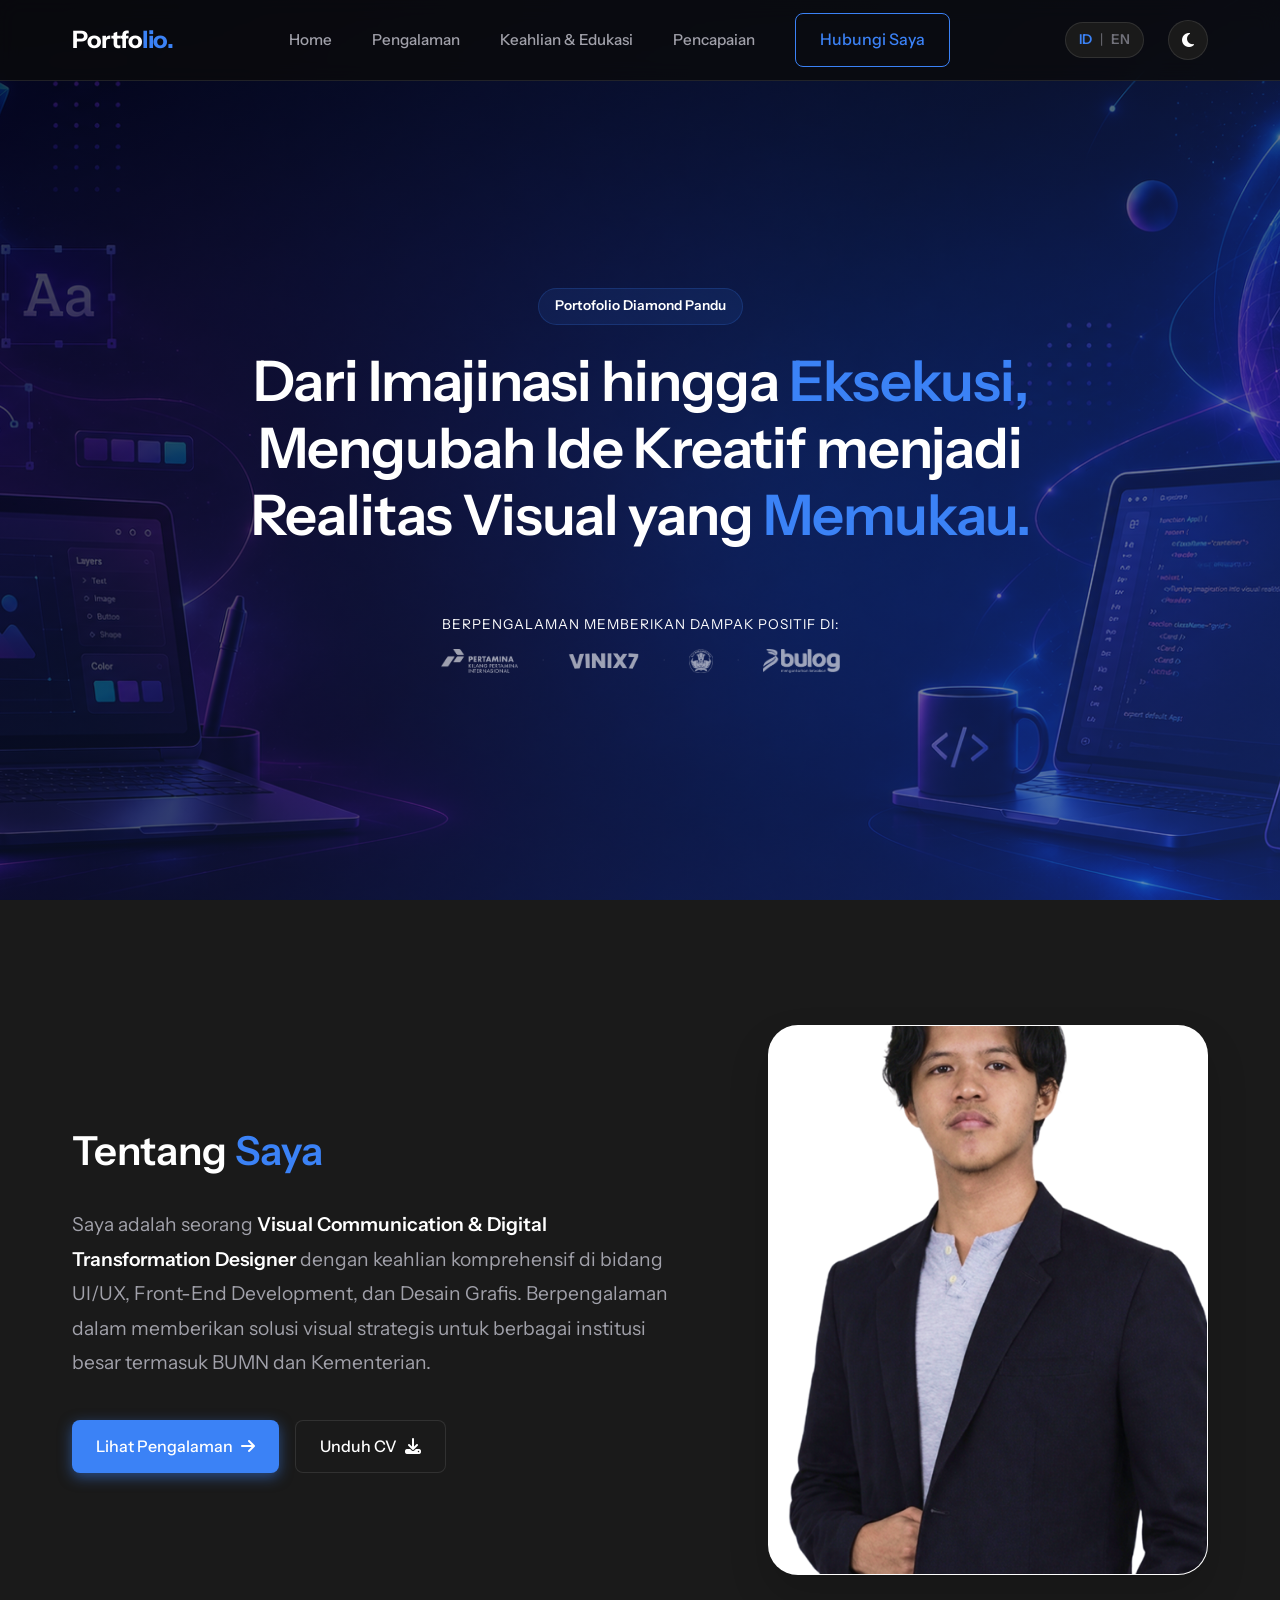
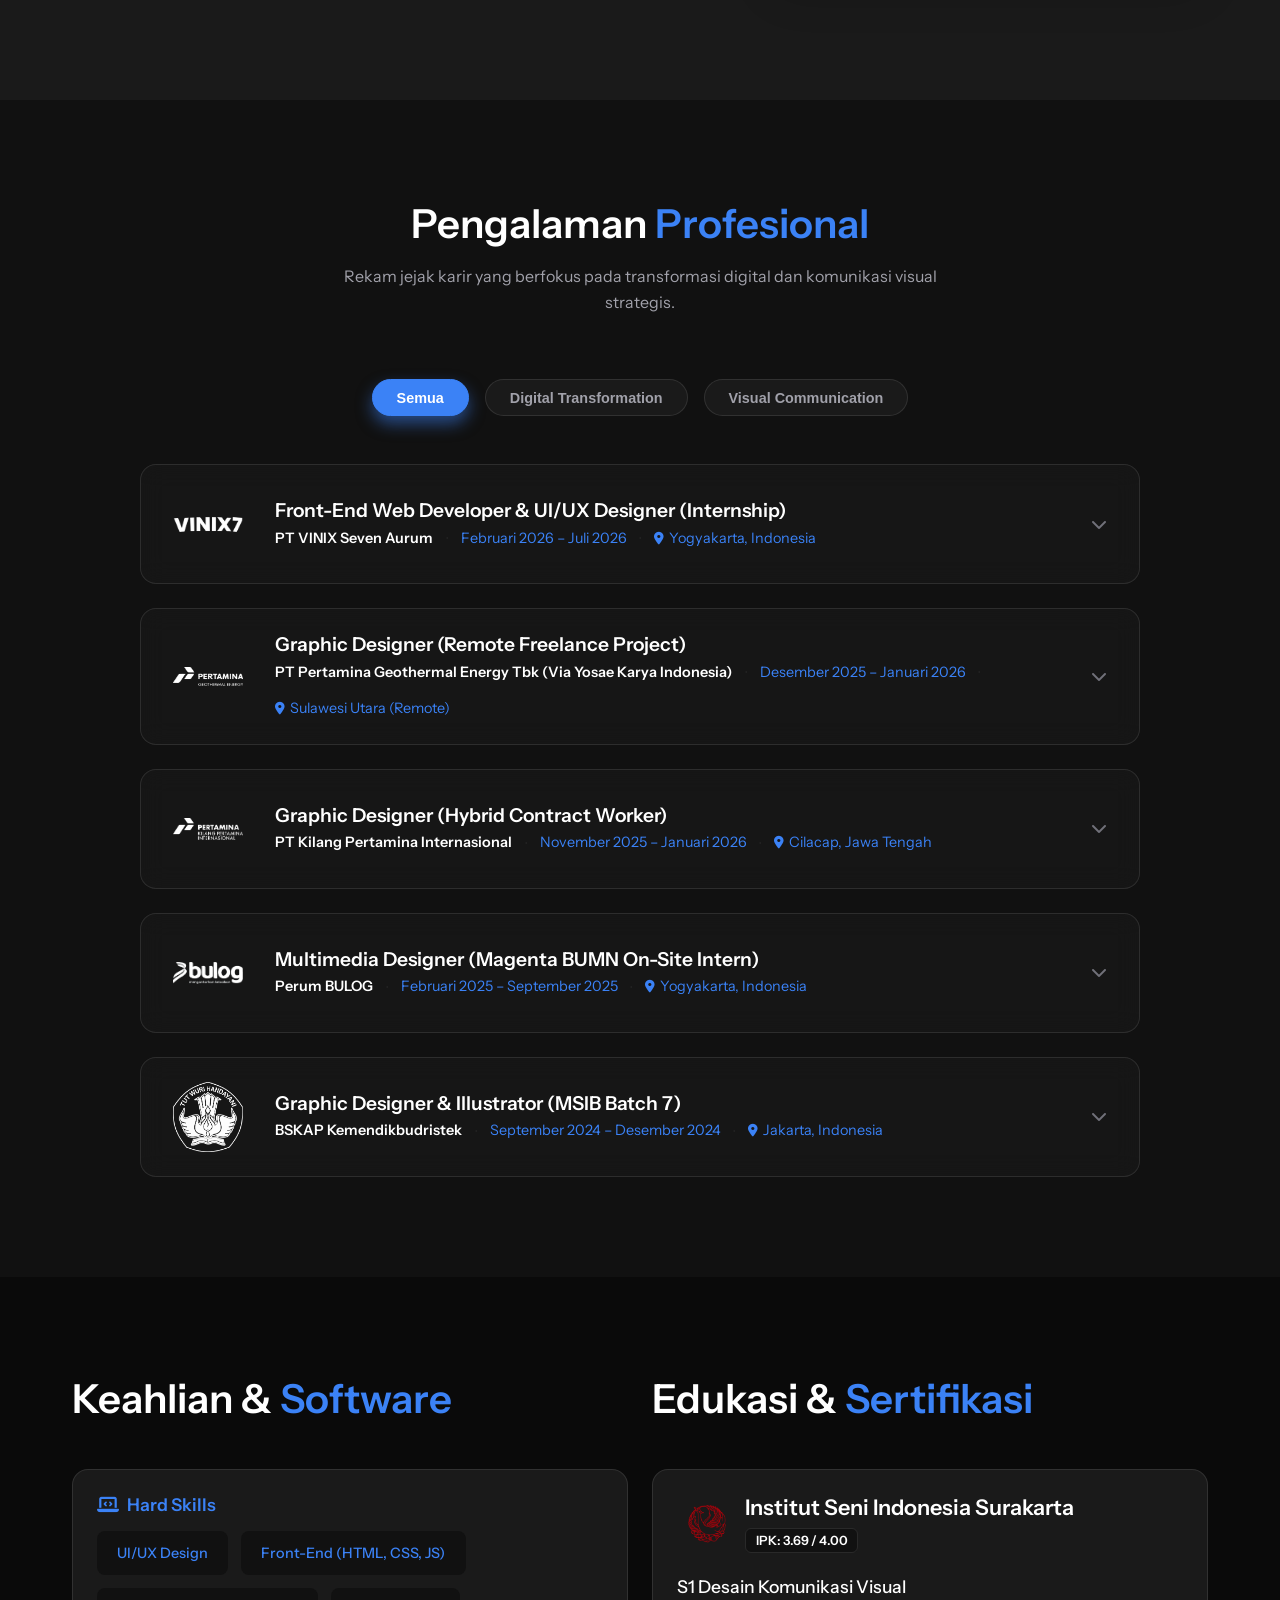
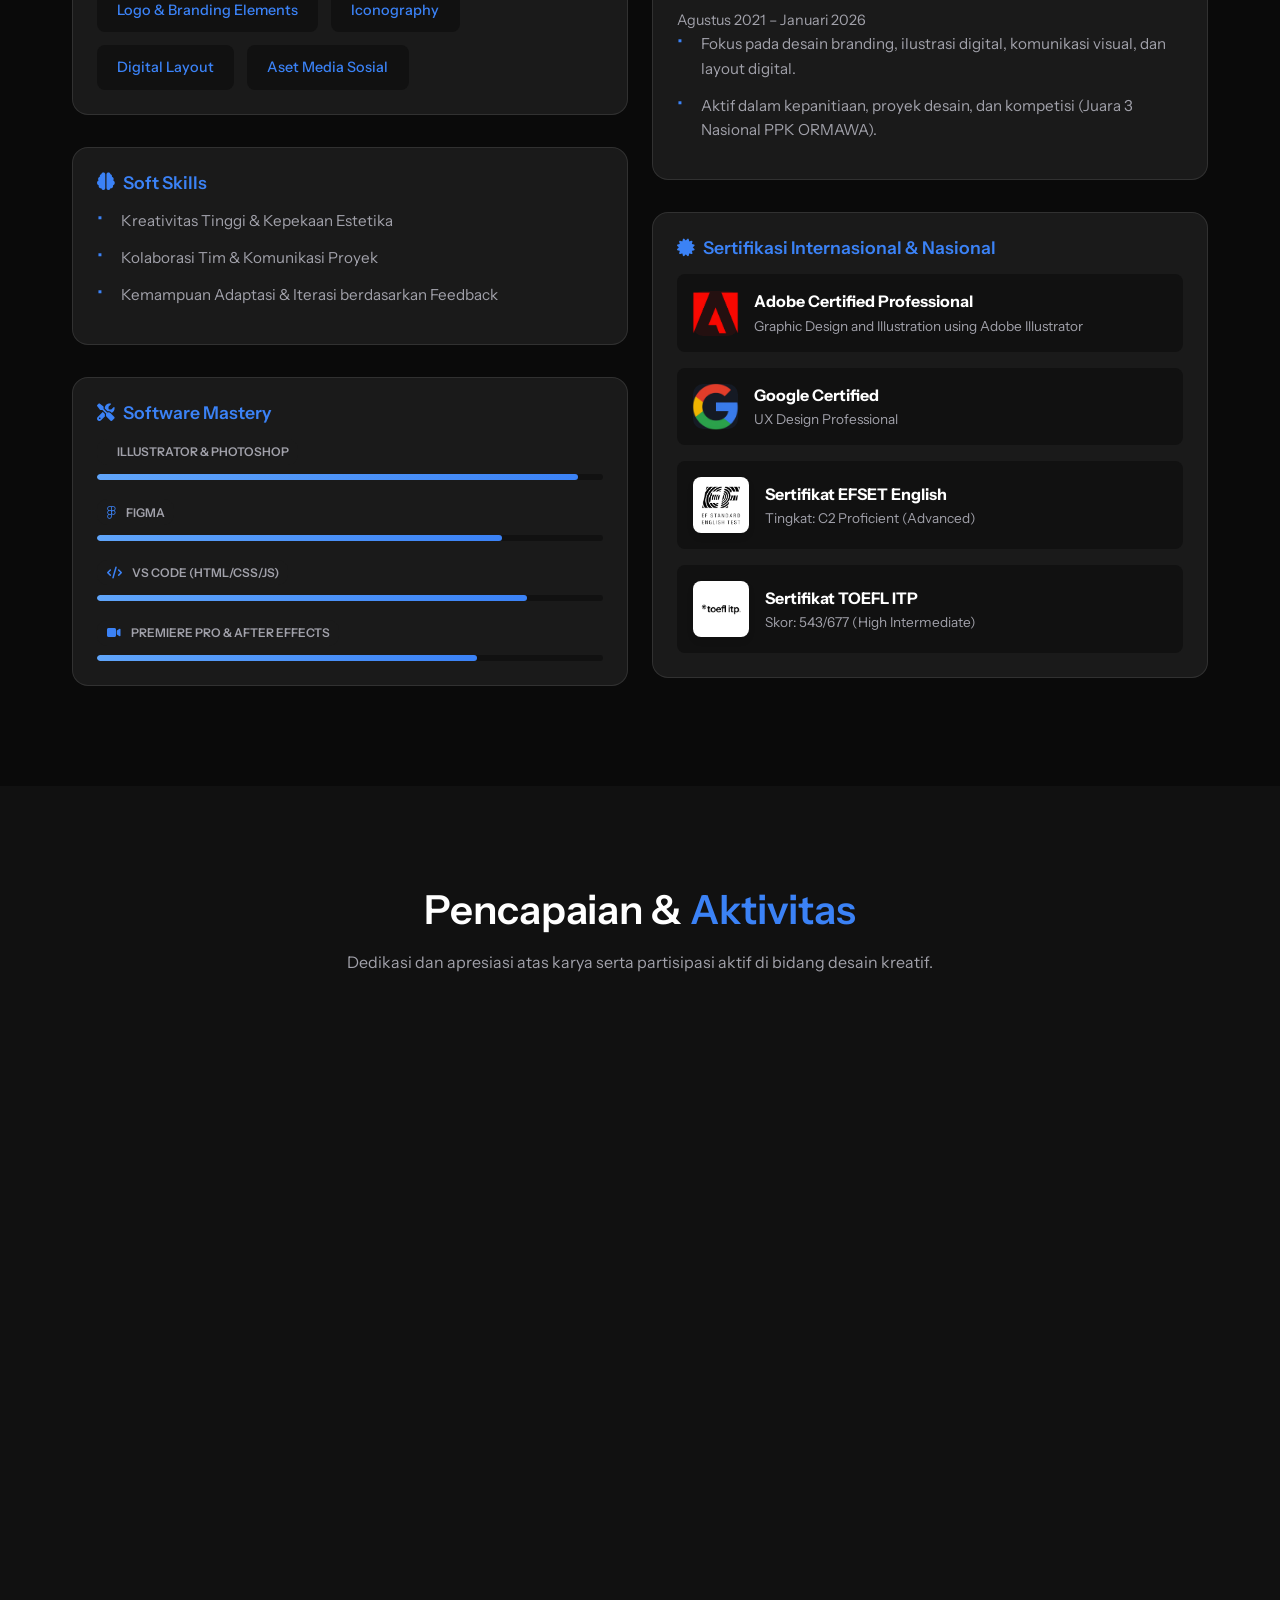
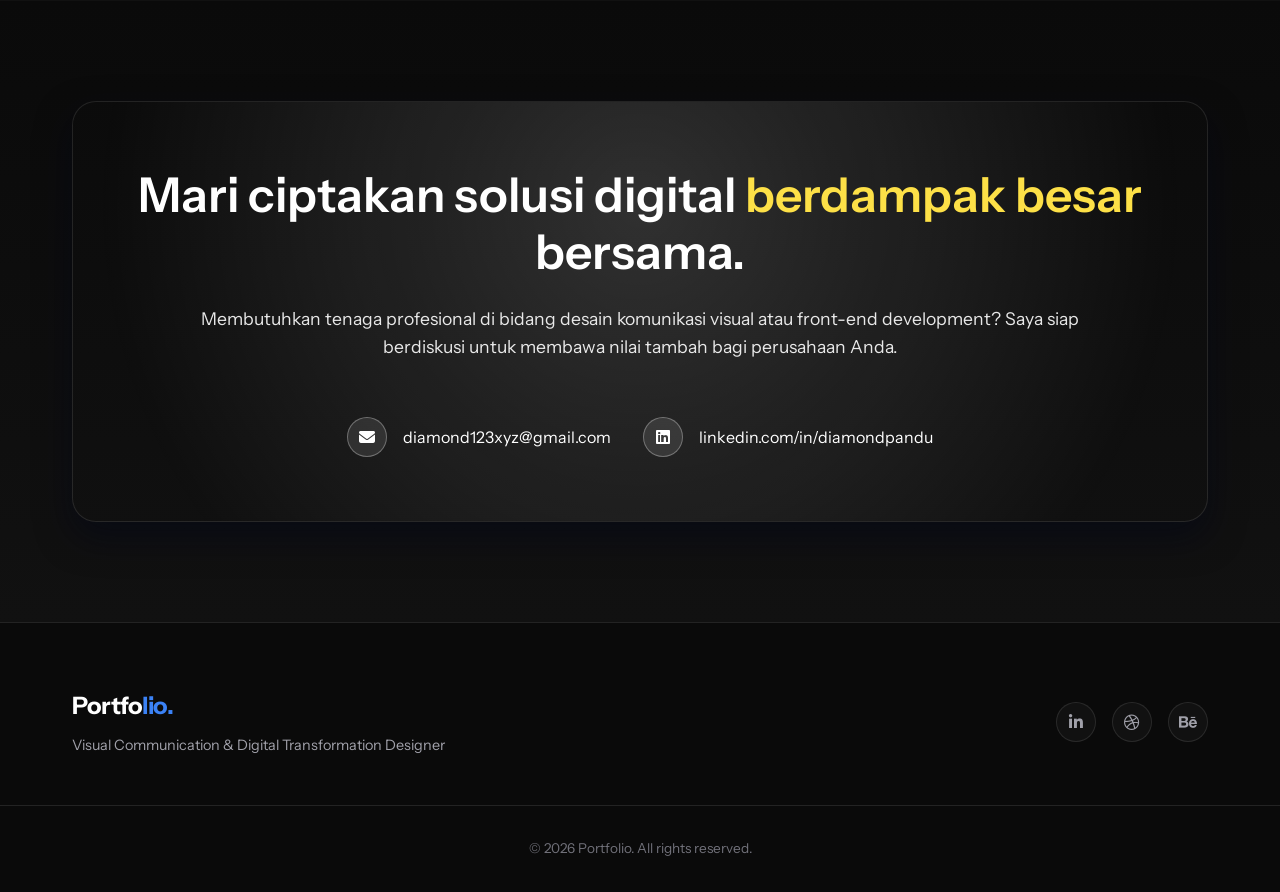
==== index.html @ a0e90568 "feat: add logo_isi, align edu-header, and adjust loading screen texts" ====
<!DOCTYPE html>
<html lang="id">

<head>
    <meta charset="UTF-8">
    <meta name="viewport" content="width=device-width, initial-scale=1.0">
    <title>Portfolio | Visual Communication & Digital Transformation Designer</title>
    <meta name="description"
        content="Portfolio of a Visual Communication & Digital Transformation Designer focused on delivering value for enterprises and BUMN.">
    <link rel="preconnect" href="https://fonts.googleapis.com">
    <link rel="preconnect" href="https://fonts.gstatic.com" crossorigin>
    <link
        href="https://fonts.googleapis.com/css2?family=Outfit:wght@300;400;500;600;700&family=Plus+Jakarta+Sans:wght@400;500;600;700&family=Instrument+Sans:wght@400;500;600;700&display=swap"
        rel="stylesheet">
    <link rel="stylesheet" href="style.css">
    <link rel="stylesheet" href="https://cdnjs.cloudflare.com/ajax/libs/font-awesome/6.4.0/css/all.min.css">
</head>

<body style="overflow-y: hidden;">
    <!-- Antigravity Personalization Loading Screen -->
    <div id="ag-loader-screen" class="ag-loader">
      <div class="ag-loader-content">
        <div class="ag-dynamic-text">
            <h1 id="ag-typo-display" style="opacity: 0;">Diamond Pandu's Portofolio</h1>
        </div>
        
        <div class="ag-progress-wrapper">
            <h2 id="ag-percentage">0%</h2>
            <div class="ag-progress-bar">
                <div id="ag-progress-fill"></div>
            </div>
        </div>
        
        <div class="ag-terminal-log">
            <span class="blinking-cursor">></span>
            <span id="ag-log-text">Antigravity Agent: Initializing core protocols...</span>
        </div>
      </div>
    </div>

    <!-- Navigation -->
    <nav class="navbar">
        <div class="container nav-container">
            <a href="#" class="logo">Portfo<span>lio.</span></a>
            <ul class="nav-links">
                <li><a href="#home" data-i18n="nav-home">Home</a></li>
                <li><a href="#experience" data-i18n="nav-experience">Pengalaman</a></li>
                <li><a href="#skills" data-i18n="nav-skills">Keahlian & Edukasi</a></li>
                <li><a href="#achievements" data-i18n="nav-achievements">Pencapaian</a></li>
                <li><a href="#contact" class="btn-primary-outline" data-i18n="nav-contact">Hubungi Saya</a></li>
            </ul>
            <div class="nav-actions">
                <div id="lang-switch" class="lang-switch">
                    <span id="lang-id" class="active">ID</span>
                    <span class="lang-divider">|</span>
                    <span id="lang-en">EN</span>
                </div>
                <div id="theme-toggle" class="theme-toggle">
                    <i class="fas fa-moon"></i>
                </div>
                <div class="hamburger">
                    <i class="fas fa-bars"></i>
                </div>
            </div>
        </div>
    </nav>

    <!-- Hero Section -->
    <section id="home" class="hero">
        <div class="container">
            <div class="hero-content"
                style="max-width: 800px; margin: 0 auto; text-align: center; display: flex; flex-direction: column; align-items: center; padding-top: 60px;">
                <div class="badge" data-i18n="hero-badge">Portofolio Diamond Pandu</div>
                <h1 class="hero-title" data-i18n="hero-title" style="margin-bottom: 2rem;">Dari Imajinasi hingga <span>Eksekusi,</span><br> Mengubah Ide Kreatif menjadi Realitas Visual yang <span>Memukau.</span></h1>
                <div class="trust-indicators" style="margin-top: 2rem;">
                    <p data-i18n="hero-trust">Berpengalaman memberikan dampak positif di:</p>
                    <div class="logos-placeholder" style="justify-content: center;">
                        <div class="trust-logo-wrapper">
                            <img src="assets/img/PT Kilang Pertamina Internasional.svg" alt="Pertamina"
                                class="trust-logo logo-light">
                            <img src="assets/img/PT Kilang Pertamina Internasional Putih.png" alt="Pertamina"
                                class="trust-logo logo-dark">
                        </div>
                        <span class="dot">•</span>
                        <div class="trust-logo-wrapper">
                            <img src="assets/img/vinix.png" alt="VINIX" class="trust-logo logo-light vinix-logo">
                            <img src="assets/img/vinix.png" alt="VINIX" class="trust-logo logo-dark vinix-logo">
                        </div>
                        <span class="dot">•</span>
                        <div class="trust-logo-wrapper">
                            <img src="assets/img/Logo Kemendikbud.png" alt="Kementerian" class="trust-logo logo-light">
                            <img src="assets/img/bskap putih.png" alt="Kementerian" class="trust-logo logo-dark">
                        </div>
                        <span class="dot">•</span>
                        <div class="trust-logo-wrapper">
                            <img src="assets/img/bulog.png" alt="BUMN" class="trust-logo logo-light">
                            <img src="assets/img/BULOG Putih-8 1.png" alt="BUMN" class="trust-logo logo-dark">
                        </div>
                    </div>
                </div>
            </div>
        </div>
    </section>

    <!-- About Section -->
    <section id="about" class="about section-padding" style="background-color: var(--bg-tertiary);">
        <div class="container hero-container">
            <div class="about-content">
                <div class="section-header align-left" style="margin-bottom: 2rem;">
                    <h2 data-i18n="about-header-title">Tentang <span>Saya</span></h2>
                </div>
                <p class="hero-subtitle" data-i18n="about-subtitle" style="font-size: 1.2rem; line-height: 1.8;">Saya
                    adalah seorang <strong>Visual Communication &
                        Digital Transformation Designer</strong> dengan keahlian komprehensif di bidang UI/UX, Front-End
                    Development, dan Desain Grafis. Berpengalaman dalam memberikan solusi visual strategis untuk
                    berbagai institusi besar termasuk BUMN dan Kementerian.</p>
                <div class="hero-actions" style="margin-top: 2rem; margin-bottom: 0;">
                    <a href="#experience" class="btn-primary" data-i18n="hero-btn-exp">Lihat Pengalaman <i
                            class="fas fa-arrow-right"></i></a>
                    <a href="#contact" class="btn-secondary" data-i18n="hero-btn-cv">Unduh CV <i
                            class="fas fa-download"></i></a>
                </div>
            </div>
            <div class="hero-visual">
                <div class="hero-profile-container">
                    <div class="profile-img-wrapper" style="box-shadow: 0 20px 40px rgba(0,0,0,0.15);">
                        <img src="assets/img/Foto Diri.png" alt="Profile Photo">
                    </div>
                </div>
            </div>
        </div>
    </section>

    <!-- Experience Section (Interactive List) -->
    <section id="experience" class="experience section-padding">
        <div class="container">
            <div class="section-header">
                <h2 data-i18n="exp-header-title">Pengalaman <span>Profesional</span></h2>
                <p data-i18n="exp-header-subtitle">Rekam jejak karir yang berfokus pada transformasi digital dan
                    komunikasi visual strategis.</p>
            </div>

            <div class="exp-filters">
                <button class="filter-btn active" data-filter="all">Semua</button>
                <button class="filter-btn" data-filter="digital">Digital Transformation</button>
                <button class="filter-btn" data-filter="visual">Visual Communication</button>
            </div>
            <div class="experience-list">
                <!-- Exp 1 -->
                <div class="exp-item glass-effect" data-category="digital">
                    <div class="exp-summary">
                        <div class="company-logo">
                            <img src="assets/img/vinix.png" alt="PT VINIX Seven Aurum Logo"
                                class="logo-light vinix-logo">
                            <img src="assets/img/vinix.png" alt="PT VINIX Seven Aurum Logo"
                                class="logo-dark vinix-logo">
                        </div>
                        <div class="exp-info">
                            <h3 data-i18n="exp-1-role">Front-End Web Developer & UI/UX Designer (Internship)</h3>
                            <div class="exp-meta">
                                <span class="company-name">PT VINIX Seven Aurum</span>
                                <span class="dot">•</span>
                                <span class="timeline-date" data-i18n="exp-1-date">Februari 2026 – Juli 2026</span>
                                <span class="dot">•</span>
                                <span class="location"><i class="fas fa-map-marker-alt"></i> <span
                                        data-i18n="exp-1-location">Yogyakarta, Indonesia</span></span>
                            </div>
                        </div>
                        <div class="exp-toggle">
                            <i class="fas fa-chevron-down"></i>
                        </div>
                    </div>
                    <div class="exp-details">
                        <div class="details-inner">
                            <ul>
                                <li data-i18n="exp-1-bullet-1">Menerapkan metodologi <em>design thinking</em> melalui
                                    tahapan riset pengguna, <em>wireframing</em>, <em>high-fidelity prototyping</em>,
                                    dan
                                    pengujian iteratif untuk memastikan setiap antarmuka digital selaras dengan
                                    kebutuhan
                                    fungsional pengguna dan tujuan strategis bisnis.</li>
                                <li data-i18n="exp-1-bullet-2">Mengembangkan dan menstrukturisasi antarmuka web
                                        (Front-End) secara presisi menggunakan HTML, CSS, dan JavaScript, menjembatani
                                        hasil
                                        rancangan UI/UX ke dalam produk web yang fungsional, interaktif, responsif, dan
                                        siap
                                        rilis.</li>
                            </ul>
                            <a href="pages/portfolio-vinix.html" class="btn-portfolio"
                                data-i18n="exp-btn-portfolio">Lihat
                                Portofolio <i class="fas fa-external-link-alt"></i></a>
                        </div>
                    </div>
                </div>

                <!-- Exp 2 -->
                <div class="exp-item glass-effect" data-category="visual">
                    <div class="exp-summary">
                        <div class="company-logo">
                            <img src="assets/img/pertamina geothermal.png" alt="PT Pertamina Geothermal Energy Logo"
                                class="logo-light">
                            <img src="assets/img/pertamina geothermal putih.png"
                                alt="PT Pertamina Geothermal Energy Logo" class="logo-dark">
                        </div>
                        <div class="exp-info">
                            <h3 data-i18n="exp-2-role">Graphic Designer (Remote Freelance Project)</h3>
                            <div class="exp-meta">
                                <span class="company-name">PT Pertamina Geothermal Energy Tbk (Via Yosae Karya
                                    Indonesia)</span>
                                <span class="dot">•</span>
                                <span class="timeline-date" data-i18n="exp-2-date">Desember 2025 – Januari 2026</span>
                                <span class="dot">•</span>
                                <span class="location"><i class="fas fa-map-marker-alt"></i> <span
                                        data-i18n="exp-2-location">Sulawesi Utara (Remote)</span></span>
                            </div>
                        </div>
                        <div class="exp-toggle">
                            <i class="fas fa-chevron-down"></i>
                        </div>
                    </div>
                    <div class="exp-details">
                        <div class="details-inner">
                            <ul>
                                <li data-i18n="exp-2-bullet-1">Penanggung jawab Project Desain Presentasi PROPER PT
                                    Pertamina Geothermal Energy Tbk Area Lahendong untuk penilaian kinerja pengelolaan
                                    lingkungan hidup oleh Kementerian Lingkungan Hidup dan Kehutanan (40+ desain).</li>
                                <li data-i18n="exp-2-bullet-2">Berhasil mengolah data kinerja lingkungan dan sosial yang
                                    kompleks menjadi visual yang komunikatif dan profesional guna mendukung target
                                    perusahaan meraih predikat PROPER EMAS.</li>
                            </ul>
                            <a href="pages/portfolio-pertamina-geothermal.html" class="btn-portfolio"
                                data-i18n="exp-btn-portfolio">Lihat Portofolio <i
                                    class="fas fa-external-link-alt"></i></a>
                        </div>
                    </div>
                </div>

                <!-- Exp 3 -->
                <div class="exp-item glass-effect" data-category="visual">
                    <div class="exp-summary">
                        <div class="company-logo">
                            <img src="assets/img/PT Kilang Pertamina Internasional.svg"
                                alt="PT Kilang Pertamina Internasional Logo" class="logo-light">
                            <img src="assets/img/PT Kilang Pertamina Internasional Putih.png"
                                alt="PT Kilang Pertamina Internasional Logo" class="logo-dark">
                        </div>
                        <div class="exp-info">
                            <h3 data-i18n="exp-3-role">Graphic Designer (Hybrid Contract Worker)</h3>
                            <div class="exp-meta">
                                <span class="company-name">PT Kilang Pertamina Internasional</span>
                                <span class="dot">•</span>
                                <span class="timeline-date" data-i18n="exp-3-date">November 2025 – Januari 2026</span>
                                <span class="dot">•</span>
                                <span class="location"><i class="fas fa-map-marker-alt"></i> <span
                                        data-i18n="exp-3-location">Cilacap, Jawa Tengah</span></span>
                            </div>
                        </div>
                        <div class="exp-toggle">
                            <i class="fas fa-chevron-down"></i>
                        </div>
                    </div>
                    <div class="exp-details">
                        <div class="details-inner">
                            <ul>
                                <li data-i18n="exp-3-bullet-1">Penanggung jawab Project Desain Presentasi PROPER PT
                                    Kilang
                                    Pertamina Internasional Refinery Unit IV Cilacap untuk penilaian kinerja (40+
                                    desain).
                                </li>
                                <li data-i18n="exp-3-bullet-2">Berhasil mengolah data kinerja lingkungan dan sosial yang
                                    kompleks menjadi visual yang komunikatif guna mendukung raihan predikat PROPER EMAS.
                                </li>
                            </ul>
                            <a href="pages/portfolio-pertamina-internasional.html" class="btn-portfolio"
                                data-i18n="exp-btn-portfolio">Lihat Portofolio <i
                                    class="fas fa-external-link-alt"></i></a>
                        </div>
                    </div>
                </div>

                <!-- Exp 4 -->
                <div class="exp-item glass-effect" data-category="visual">
                    <div class="exp-summary">
                        <div class="company-logo">
                            <img src="assets/img/bulog.png" alt="Perum BULOG Logo" class="logo-light">
                            <img src="assets/img/BULOG Putih-8 1.png" alt="Perum BULOG Logo" class="logo-dark">
                        </div>
                        <div class="exp-info">
                            <h3 data-i18n="exp-4-role">Multimedia Designer (Magenta BUMN Intern)</h3>
                            <div class="exp-meta">
                                <span class="company-name">Perum BULOG</span>
                                <span class="dot">•</span>
                                <span class="timeline-date" data-i18n="exp-4-date">Februari 2025 – September 2025</span>
                                <span class="dot">•</span>
                                <span class="location"><i class="fas fa-map-marker-alt"></i> <span
                                        data-i18n="exp-4-location">Yogyakarta, Indonesia</span></span>
                            </div>
                        </div>
                        <div class="exp-toggle">
                            <i class="fas fa-chevron-down"></i>
                        </div>
                    </div>
                    <div class="exp-details">
                        <div class="details-inner">
                            <ul>
                                <li data-i18n="exp-4-bullet-1">Mendesain aset visual untuk keperluan kampanye digital &
                                    non-digital sesuai dengan visual guideline perusahaan dan kebutuhan komunikasi
                                    Bagian
                                    Marketing Communication dan Hubungan Masyarakat.</li>
                                <li data-i18n="exp-4-bullet-2">Optimasi visual media cetak dan media sosial Perum Bulog
                                    Kanwil Yogyakarta.</li>
                                <li data-i18n="exp-4-bullet-3"><em>Pencapaian: Sertifikat Magenta BUMN dengan Nilai A
                                        (Sangat Memuaskan).</em></li>
                            </ul>
                            <a href="pages/portfolio-bulog.html" class="btn-portfolio"
                                data-i18n="exp-btn-portfolio">Lihat
                                Portofolio <i class="fas fa-external-link-alt"></i></a>
                        </div>
                    </div>
                </div>

                <!-- Exp 5 -->
                <div class="exp-item glass-effect" data-category="visual">
                    <div class="exp-summary">
                        <div class="company-logo">
                            <img src="assets/img/Logo Kemendikbud.png" alt="BSKAP Kemendikbudristek Logo"
                                class="logo-light">
                            <img src="assets/img/bskap putih.png" alt="BSKAP Kemendikbudristek Logo" class="logo-dark">
                        </div>
                        <div class="exp-info">
                            <h3 data-i18n="exp-5-role">Graphic Designer & Illustrator (MSIB Batch 7)</h3>
                            <div class="exp-meta">
                                <span class="company-name">BSKAP Kemendikbudristek</span>
                                <span class="dot">•</span>
                                <span class="timeline-date" data-i18n="exp-5-date">September 2024 – Desember 2024</span>
                                <span class="dot">•</span>
                                <span class="location"><i class="fas fa-map-marker-alt"></i> <span
                                        data-i18n="exp-5-location">Jakarta, Indonesia</span></span>
                            </div>
                        </div>
                        <div class="exp-toggle">
                            <i class="fas fa-chevron-down"></i>
                        </div>
                    </div>
                    <div class="exp-details">
                        <div class="details-inner">
                            <ul>
                                <li data-i18n="exp-5-bullet-1">Membuat ilustrasi, ikon, dan aset branding untuk Program
                                    Nasional Pusat Perbukuan.</li>
                                <li data-i18n="exp-5-bullet-2">Berkolaborasi dengan divisi humas dalam penyusunan desain
                                    konten sosial media.</li>
                                <li data-i18n="exp-5-bullet-3">Mendesain Buku Pedoman ZI-WBK | WBBM BSKAP 2024 dan
                                    Ilustrasi
                                    Buku Non-Teks Komik Jenjang E untuk Kampanye Anti-Bullying.</li>
                            </ul>
                            <a href="pages/portfolio-bskap.html" class="btn-portfolio"
                                data-i18n="exp-btn-portfolio">Lihat
                                Portofolio <i class="fas fa-external-link-alt"></i></a>
                        </div>
                    </div>
                </div>
            </div>
        </div>
    </section>

    <!-- Skills & Education Section -->
    <section id="skills" class="skills-edu section-padding">
        <div class="container">
            <div class="bento-grid-2">
                <!-- Skills Column -->
                <div class="skills-column" style="display: flex; flex-direction: column; gap: 2rem;">
                    <div class="section-header align-left" style="margin-bottom: 0;">
                        <h2 data-i18n="skills-header" style="font-size: 2.5rem; line-height: 1.1;">Keahlian &
                            <br><span>Software</span></h2>
                    </div>

                    <div class="bento-card-sm" style="background: var(--bg-tertiary);">
                        <h3 class="subsection-title" style="font-size: 1.1rem; color: var(--accent-primary);"><i
                                class="fas fa-laptop-code"></i> <span data-i18n="hard-skills-title">Hard Skills</span>
                        </h3>
                        <div class="tags-container" style="margin-top: 1rem;">
                            <span class="skill-tag" data-i18n="skill-1"
                                style="background: var(--bg-secondary); border-color: transparent;">UI/UX Design</span>
                            <span class="skill-tag" data-i18n="skill-2"
                                style="background: var(--bg-secondary); border-color: transparent;">Front-End (HTML,
                                CSS, JS)</span>
                            <span class="skill-tag" data-i18n="skill-3"
                                style="background: var(--bg-secondary); border-color: transparent;">Logo & Branding
                                Elements</span>
                            <span class="skill-tag" data-i18n="skill-4"
                                style="background: var(--bg-secondary); border-color: transparent;">Iconography</span>
                            <span class="skill-tag" data-i18n="skill-5"
                                style="background: var(--bg-secondary); border-color: transparent;">Digital
                                Layout</span>
                            <span class="skill-tag" data-i18n="skill-6"
                                style="background: var(--bg-secondary); border-color: transparent;">Aset Media
                                Sosial</span>
                        </div>
                    </div>

                    <div class="bento-card-sm" style="background: var(--bg-tertiary);">
                        <h3 class="subsection-title" style="font-size: 1.1rem; color: var(--accent-primary);"><i
                                class="fas fa-brain"></i> <span data-i18n="soft-skills-title">Soft Skills</span></h3>
                        <ul class="custom-list">
                            <li data-i18n="soft-1">Kreativitas Tinggi & Kepekaan Estetika</li>
                            <li data-i18n="soft-2">Kolaborasi Tim & Komunikasi Proyek</li>
                            <li data-i18n="soft-3">Kemampuan Adaptasi & Iterasi berdasarkan Feedback</li>
                        </ul>
                    </div>

                    <div class="bento-card-sm" style="background: var(--bg-tertiary);">
                        <h3 class="subsection-title" style="font-size: 1.1rem; color: var(--accent-primary);"><i
                                class="fas fa-tools"></i> <span data-i18n="software-title">Software Mastery</span></h3>
                        <div class="software-progress-list" style="margin-top: 1rem;">
                            <div class="software-progress-item">
                                <div class="software-info">
                                    <span><i class="fab fa-adobe"></i> Illustrator & Photoshop</span>
                                </div>
                                <div class="progress-bar" style="background: var(--bg-secondary);">
                                    <div class="progress-fill" style="width: 95%;"></div>
                                </div>
                            </div>
                            <div class="software-progress-item">
                                <div class="software-info">
                                    <span><i class="fab fa-figma"></i> Figma</span>
                                </div>
                                <div class="progress-bar" style="background: var(--bg-secondary);">
                                    <div class="progress-fill" style="width: 80%;"></div>
                                </div>
                            </div>
                            <div class="software-progress-item">
                                <div class="software-info">
                                    <span><i class="fas fa-code"></i> VS Code (HTML/CSS/JS)</span>
                                </div>
                                <div class="progress-bar" style="background: var(--bg-secondary);">
                                    <div class="progress-fill" style="width: 85%;"></div>
                                </div>
                            </div>
                            <div class="software-progress-item">
                                <div class="software-info">
                                    <span><i class="fas fa-video"></i> Premiere Pro & After Effects</span>
                                </div>
                                <div class="progress-bar" style="background: var(--bg-secondary);">
                                    <div class="progress-fill" style="width: 75%;"></div>
                                </div>
                            </div>
                        </div>
                    </div>
                </div>

                <!-- Education & Certifications Column -->
                <div class="edu-column" style="display: flex; flex-direction: column; gap: 2rem;">
                    <div class="section-header align-left" style="margin-bottom: 0;">
                        <h2 data-i18n="edu-header" style="font-size: 2.5rem; line-height: 1.1;">Edukasi &
                            <br><span>Sertifikasi</span></h2>
                    </div>

                    <div class="bento-card-sm"
                        style="background: var(--bg-tertiary); display: flex; flex-direction: column; justify-content: center; min-height: 200px;">
                        <div class="edu-header"
                            style="display: flex; flex-direction: row; align-items: center; justify-content: flex-start; gap: 0.5rem; margin-bottom: 1.2rem;">
                            <div style="flex-shrink: 0;">
                                <img src="assets/img/logo_isi.png" alt="Logo ISI Surakarta" style="height: 60px; width: 60px; object-fit: contain; display: block;">
                            </div>
                            <div class="edu-info" style="display: flex; flex-direction: column; gap: 0.2rem; align-items: flex-start;">
                                <h3 style="font-size: 1.35rem; margin: 0; line-height: 1.2;">Institut Seni Indonesia Surakarta</h3>
                                <div style="margin-top: 0.2rem;">
                                    <span class="gpa" data-i18n="gpa"
                                        style="background: var(--bg-secondary); color: var(--text-primary); border: 1px solid var(--border-color); padding: 0.25rem 0.6rem; border-radius: 6px; font-size: 0.8rem; font-weight: 600;">IPK: 3.69 / 4.00</span>
                                </div>
                            </div>
                        </div>
                        <p class="degree" data-i18n="degree"
                            style="font-size: 1.1rem; color: var(--text-primary); margin-bottom: 0.5rem;">S1 Desain
                            Komunikasi Visual</p>
                        <p class="edu-date" data-i18n="edu-date"
                            style="color: var(--text-secondary); font-size: 0.9rem; margin-bottom: 0;"><i
                                class="far fa-calendar-alt"></i> Agustus 2021 – Januari 2026</p>
                        <ul class="custom-list mt-3" style="font-size: 0.95rem; color: var(--text-secondary);">
                            <li data-i18n="edu-bullet-1">Fokus pada desain branding, ilustrasi digital, komunikasi
                                visual, dan layout digital.</li>
                            <li data-i18n="edu-bullet-2">Aktif dalam kepanitiaan, proyek desain, dan kompetisi (Juara 3
                                Nasional PPK ORMAWA).</li>
                        </ul>
                    </div>

                    <div class="bento-card-sm" style="background: var(--bg-tertiary);">
                        <h3 class="subsection-title" style="font-size: 1.1rem; color: var(--accent-primary);"><i
                                class="fas fa-certificate"></i> <span data-i18n="cert-header">Sertifikasi Internasional
                                & Nasional</span></h3>
                        <div class="cert-grid"
                            style="margin-top: 1rem; display: flex; flex-direction: column; gap: 1rem;">
                            <div class="cert-card"
                                style="background: var(--bg-secondary); border: none; display: flex; align-items: center; gap: 1rem; padding: 1rem; border-radius: 8px;">
                                <div class="cert-icon adobe"><img src="assets/img/adobe.png" alt="Adobe Certified"
                                        style="height: 48px; object-fit: contain;"></div>
                                <div class="cert-content" style="display: flex; flex-direction: column; line-height: 1.4; gap: 0.25rem;">
                                    <strong>Adobe Certified Professional</strong>
                                    <span data-i18n="cert-1-desc">Graphic Design and Illustration using Adobe
                                        Illustrator</span>
                                </div>
                            </div>
                            <div class="cert-card"
                                style="background: var(--bg-secondary); border: none; display: flex; align-items: center; gap: 1rem; padding: 1rem; border-radius: 8px;">
                                <div class="cert-icon google"><img src="assets/img/google.png" alt="Google Certified"
                                        style="height: 48px; object-fit: contain;"></div>
                                <div class="cert-content" style="display: flex; flex-direction: column; line-height: 1.4; gap: 0.25rem;">
                                    <strong>Google Certified</strong>
                                    <span data-i18n="cert-2-desc">UX Design Professional</span>
                                </div>
                            </div>
                            <div class="cert-card"
                                style="background: var(--bg-secondary); border: none; display: flex; align-items: center; gap: 1rem; padding: 1rem; border-radius: 8px;">
                                <div class="cert-icon efset" style="width: 56px; height: 56px; display: flex; align-items: center; justify-content: center; background: #ffffff; border-radius: 8px; padding: 6px; box-shadow: 0 4px 6px rgba(0,0,0,0.1); flex-shrink: 0;">
                                    <img src="assets/img/efset.png" alt="EFSET English" style="max-width: 100%; max-height: 100%; object-fit: contain;">
                                </div>
                                <div class="cert-content" style="display: flex; flex-direction: column; line-height: 1.4; gap: 0.25rem;">
                                    <strong data-i18n="cert-3-title">Sertifikat EFSET English</strong>
                                    <span data-i18n="cert-3-desc">C2 Proficient (Advanced English)</span>
                                </div>
                            </div>
                            <div class="cert-card"
                                style="background: var(--bg-secondary); border: none; display: flex; align-items: center; gap: 1rem; padding: 1rem; border-radius: 8px;">
                                <div class="cert-icon toefl" style="width: 56px; height: 56px; display: flex; align-items: center; justify-content: center; background: #ffffff; border-radius: 8px; padding: 6px; box-shadow: 0 4px 6px rgba(0,0,0,0.1); flex-shrink: 0;">
                                    <img src="assets/img/toefl.png" alt="TOEFL ITP" style="max-width: 100%; max-height: 100%; object-fit: contain;">
                                </div>
                                <div class="cert-content" style="display: flex; flex-direction: column; line-height: 1.4; gap: 0.25rem;">
                                    <strong data-i18n="cert-4-title">Sertifikat TOEFL ITP</strong>
                                    <span data-i18n="cert-4-desc">Skor: 543/677 (High Intermediate)</span>
                                </div>
                            </div>
                        </div>
                    </div>
                </div>
            </div>
        </div>
    </section>

    <!-- Achievements & Exhibitions -->
    <section id="achievements" class="achievements section-padding">
        <div class="container">
            <div class="section-header">
                <h2 data-i18n="ach-header-title">Pencapaian & <span>Aktivitas</span></h2>
                <p data-i18n="ach-header-subtitle">Dedikasi dan apresiasi atas karya serta partisipasi aktif di bidang
                    desain kreatif.</p>
            </div>

            <div class="grid-3-cols">
                <!-- Awards -->
                <div class="achieve-card glass-effect">
                    <div class="achieve-icon"><i class="fas fa-trophy"></i></div>
                    <h3 data-i18n="ach-card-1-title">Penghargaan</h3>
                    <ul class="custom-list small-text">
                        <li data-i18n="ach-1"><strong>Juara 1</strong> – Desain Maskot & Branding, BSKAP
                            Kemendikbudristek (2024)</li>
                        <li data-i18n="ach-2"><strong>Juara 3 Nasional</strong> – Kategori SDG’s Terkuat, Abdidaya PPK
                            ORMAWA (2023)</li>
                        <li data-i18n="ach-3"><strong>Juara 2 Provinsi</strong> – Lomba Mural, Solo Technopark (2022)
                        </li>
                        <li data-i18n="ach-4"><strong>Juara 3 Nasional</strong> – Lomba Manga, Mangafest UGM (2021)</li>
                    </ul>
                </div>

                <!-- Exhibitions -->
                <div class="achieve-card glass-effect">
                    <div class="achieve-icon"><i class="fas fa-palette"></i></div>
                    <h3 data-i18n="ach-card-2-title">Pameran Karya</h3>
                    <ul class="custom-list small-text">
                        <li>Typefest International Typography Exhibition</li>
                        <li>DKVACT 8 “Genap” Exhibition</li>
                        <li>ASEAN South East Digital Art Association (ASEDAS) Exhibition</li>
                    </ul>
                </div>

                <!-- Training & Organization -->
                <div class="achieve-card glass-effect">
                    <div class="achieve-icon"><i class="fas fa-chalkboard-teacher"></i></div>
                    <h3 data-i18n="ach-card-3-title">Pelatihan & Organisasi</h3>
                    <ul class="custom-list small-text">
                        <li data-i18n="ach-org"><strong>PPK ORMAWA HIMA DKV ISI Surakarta</strong> - Memberikan Workshop
                            Desain & Digital Marketing (2023)</li>
                        <li data-i18n="ach-train-1">Bootcamp UI/UX Design Special Skill Indonesia (Predikat “Excellent”)
                        </li>
                        <li data-i18n="ach-train-2">Rakamin PBI – UI/UX Designer Nuri</li>
                        <li data-i18n="ach-train-3">Rakamin PBI – UX Researcher Telkom Digital Amoeba</li>
                    </ul>
                </div>
            </div>
        </div>
    </section>

    <!-- CTA / Contact Section -->
    <section id="contact" class="contact section-padding">
        <div class="container">
            <div class="contact-content">
                <h2 data-i18n="contact-header">Mari ciptakan solusi digital <span>berdampak besar</span> bersama.</h2>
                <p data-i18n="contact-subtitle">Membutuhkan tenaga profesional di bidang desain komunikasi visual atau
                    front-end development? Saya siap berdiskusi untuk membawa nilai tambah bagi perusahaan Anda.</p>
                <div class="contact-info" style="margin-top: 1rem;">
                    <a href="mailto:diamond123xyz@gmail.com" class="info-item">
                        <i class="fas fa-envelope"></i>
                        <span>diamond123xyz@gmail.com</span>
                    </a>
                    <a href="https://www.linkedin.com/in/diamondpandu/" target="_blank" class="info-item">
                        <i class="fab fa-linkedin"></i>
                        <span>linkedin.com/in/diamondpandu</span>
                    </a>
                </div>
            </div>
        </div>
    </section>

    <!-- Footer -->
    <footer>
        <div class="container footer-container">
            <div class="footer-brand">
                <a href="#" class="logo">Portfo<span>lio.</span></a>
                <p>Visual Communication & Digital Transformation Designer</p>
            </div>
            <div class="footer-social">
                <a href="https://www.linkedin.com/in/diamondpandu/" target="_blank"><i
                        class="fab fa-linkedin-in"></i></a>
                <a href="#"><i class="fab fa-dribbble"></i></a>
                <a href="#"><i class="fab fa-behance"></i></a>
            </div>
        </div>
        <div class="footer-bottom">
            <p>&copy; 2026 Portfolio. All rights reserved.</p>
        </div>
    </footer>

    <script src="script.js"></script>
</body>

</html>
---- style.css ----
/* Custom Properties / Variables */
:root {
    /* Dark Mode (Default) */
    --bg-primary: #0a0a0a;
    --bg-secondary: #111111;
    --bg-tertiary: #1a1a1a;

    --text-primary: #ffffff;
    --text-secondary: #a1a1aa;
    --text-muted: #71717a;

    --accent-primary: #3b82f6;
    --accent-secondary: #60a5fa;
    --accent-glow: rgba(59, 130, 246, 0.5);

    --border-color: rgba(255, 255, 255, 0.1);
    --glass-bg: rgba(25, 25, 25, 0.7);
    --navbar-bg: rgba(10, 10, 10, 0.8);

    --font-heading: 'Instrument Sans', 'Outfit', sans-serif;
    --font-body: 'Plus Jakarta Sans', sans-serif;

    --transition-fast: 0.2s ease;
    --transition-normal: 0.3s ease;
    --transition-slow: 0.5s ease;
}

/* Light Mode Variables */
[data-theme="light"] {
    --bg-primary: #ffffff;
    --bg-secondary: #f8fafc;
    --bg-tertiary: #f1f5f9;

    --text-primary: #0f172a;
    --text-secondary: #475569;
    --text-muted: #64748b;

    --accent-primary: #2563eb;
    --accent-secondary: #3b82f6;
    --accent-glow: rgba(37, 99, 235, 0.3);

    --border-color: rgba(0, 0, 0, 0.1);
    --glass-bg: rgba(255, 255, 255, 0.7);
    --navbar-bg: rgba(255, 255, 255, 0.8);
}

/* Base Styles */
* {
    margin: 0;
    padding: 0;
    box-sizing: border-box;
}

html {
    scroll-behavior: smooth;
}

body {
    font-family: "Instrument Sans", "Outfit", "";
    background-color: var(--bg-primary);
    color: var(--text-primary);
    line-height: 1.6;
    overflow-x: hidden;
    transition: background-color var(--transition-normal), color var(--transition-normal);
}

h1,
h2,
h3,
h4,
h5,
h6 {
    font-family: "Instrument Sans";
    font-weight: 600;
    line-height: 1.2;
}

a {
    text-decoration: none;
    color: inherit;
    transition: var(--transition-normal);
}

ul {
    list-style: none;
}

.container {
    max-width: 1200px;
    margin: 0 auto;
    padding: 0 2rem;
}

span {
    color: var(--accent-primary);
}

.section-padding {
    padding: 100px 0;
}

.glass-effect {
    background: var(--glass-bg);
    backdrop-filter: blur(12px);
    -webkit-backdrop-filter: blur(12px);
    border: 1px solid var(--border-color);
}

/* Typography Utilities */
.section-header {
    text-align: center;
    margin-bottom: 4rem;
}

.section-header.align-left {
    text-align: left;
}

.section-header h2 {
    font-size: 2.5rem;
    margin-bottom: 1rem;
}

.section-header p {
    color: var(--text-secondary);
    max-width: 600px;
    margin: 0 auto;
    font-size: 1rem;
}

.align-left p {
    margin: 0;
}

.subsection-title {
    font-size: 1.3rem;
    margin-bottom: 1rem;
    display: flex;
    align-items: center;
    gap: 0.5rem;
    color: var(--text-primary);
}

.subsection-title i {
    color: var(--accent-primary);
}

.mt-4 {
    margin-top: 2rem;
}

.mb-4 {
    margin-bottom: 2rem;
}

/* Buttons */
.btn-primary,
.btn-secondary,
.btn-primary-outline {
    display: inline-flex;
    align-items: center;
    gap: 0.5rem;
    padding: 0.8rem 1.5rem;
    border-radius: 8px;
    font-weight: 500;
    font-family: var(--font-heading);
    cursor: pointer;
    transition: var(--transition-normal);
    border: none;
    font-size: 1rem;
}

.btn-primary {
    background-color: var(--accent-primary);
    color: white;
    box-shadow: 0 4px 14px 0 var(--accent-glow);
}

.btn-primary:hover {
    background-color: var(--accent-secondary);
    transform: translateY(-2px);
    box-shadow: 0 6px 20px rgba(96, 165, 250, 0.6);
}

.btn-primary-outline {
    background: transparent;
    border: 1px solid var(--accent-primary);
    color: var(--accent-primary);
}

.btn-primary-outline:hover {
    background: var(--accent-primary);
    color: white;
    box-shadow: 0 4px 14px 0 var(--accent-glow);
}

.btn-secondary {
    background-color: var(--bg-tertiary);
    color: var(--text-primary);
    border: 1px solid var(--border-color);
}

.btn-secondary:hover {
    background-color: var(--border-color);
    transform: translateY(-2px);
}

.w-100 {
    width: 100%;
    justify-content: center;
}

/* Navigation */
.navbar {
    position: fixed;
    top: 0;
    width: 100%;
    z-index: 1000;
    background: var(--navbar-bg);
    backdrop-filter: blur(10px);
    -webkit-backdrop-filter: blur(10px);
    border-bottom: 1px solid var(--border-color);
    transition: var(--transition-normal);
}

.nav-container {
    display: flex;
    justify-content: space-between;
    align-items: center;
    height: 80px;
}

.logo {
    font-size: 1.5rem;
    font-weight: 700;
    font-family: var(--font-heading);
    letter-spacing: -0.5px;
}

.nav-links {
    display: flex;
    align-items: center;
    gap: 2.5rem;
}

.nav-links a:not(.btn-primary-outline) {
    font-size: 0.95rem;
    font-weight: 500;
    color: var(--text-secondary);
}

.nav-links a:not(.btn-primary-outline):hover {
    color: var(--text-primary);
}

.nav-actions {
    display: flex;
    align-items: center;
    gap: 1.5rem;
}

.lang-switch {
    display: flex;
    align-items: center;
    gap: 0.5rem;
    font-size: 0.85rem;
    font-weight: 600;
    color: var(--text-muted);
    cursor: pointer;
    background: var(--bg-tertiary);
    padding: 0.4rem 0.8rem;
    border-radius: 100px;
    border: 1px solid var(--border-color);
}

.lang-switch span {
    color: var(--text-muted);
    transition: var(--transition-fast);
}

.lang-switch span.active {
    color: var(--accent-primary);
}

.lang-switch span:hover:not(.active) {
    color: var(--text-primary);
}

.lang-divider {
    color: var(--border-color);
    font-weight: 300;
}

.theme-toggle {
    width: 40px;
    height: 40px;
    display: flex;
    justify-content: center;
    align-items: center;
    cursor: pointer;
    border-radius: 50%;
    background: var(--bg-tertiary);
    border: 1px solid var(--border-color);
    color: var(--text-primary);
    transition: var(--transition-normal);
}

.theme-toggle:hover {
    background: var(--border-color);
}

.hamburger {
    display: none;
    font-size: 1.5rem;
    cursor: pointer;
    color: var(--text-primary);
}

/* Hero Section */
.hero {
    padding: 80px 0 80px;
    min-height: 100vh;
    display: flex;
    align-items: center;
    position: relative;
    overflow: hidden;
    background: linear-gradient(135deg, rgba(2, 6, 23, 0.75) 0%, rgba(15, 23, 42, 0.65) 50%, rgba(30, 58, 138, 0.55) 100%), url('assets/img/hero_section.png');
    background-size: cover;
    background-position: center;
    background-attachment: fixed;
    color: #ffffff;
}

.hero .hero-title,
.hero .hero-subtitle,
.hero .trust-indicators p,
.hero .badge {
    color: #ffffff;
}

.hero .hero-subtitle strong {
    color: #60a5fa;
}

@keyframes modernReveal {
    from {
        opacity: 0;
        transform: translateY(40px) scale(0.95);
        filter: blur(12px);
    }
    to {
        opacity: 1;
        transform: translateY(0) scale(1);
        filter: blur(0);
    }
}

.hero .badge, .project-badge {
    opacity: 0;
    animation: modernReveal 1.2s cubic-bezier(0.16, 1, 0.3, 1) forwards;
    animation-delay: 0.1s;
}

.hero .hero-title, .project-title {
    opacity: 0;
    animation: modernReveal 1.2s cubic-bezier(0.16, 1, 0.3, 1) forwards;
    animation-delay: 0.25s;
}

.hero .trust-indicators, .project-meta-grid, .about-content {
    opacity: 0;
    animation: modernReveal 1.2s cubic-bezier(0.16, 1, 0.3, 1) forwards;
    animation-delay: 0.4s;
}

[data-theme="light"] .hero .logo-light {
    display: none !important;
}

[data-theme="light"] .hero .logo-dark {
    display: block !important;
}

[data-theme="light"] .hero .vinix-logo {
    filter: brightness(0) invert(1) !important;
}




.hero-container {
    display: grid;
    grid-template-columns: 1.3fr 0.7fr;
    gap: 5rem;
    align-items: center;
}

.badge {
    display: inline-block;
    padding: 0.4rem 1rem;
    background: rgba(59, 130, 246, 0.1);
    color: var(--accent-secondary);
    border: 1px solid rgba(59, 130, 246, 0.2);
    border-radius: 100px;
    font-size: 0.85rem;
    font-weight: 600;
    margin-bottom: 1.5rem;
}

[data-theme="light"] .badge {
    background: rgba(37, 99, 235, 0.1);
    border-color: rgba(37, 99, 235, 0.2);
}

.hero-title {
    font-size: 3.5rem;
    letter-spacing: -1px;
    margin-bottom: 1.5rem;
}

.hero-subtitle {
    font-size: 1.1rem;
    color: var(--text-secondary);
    margin-bottom: 2.5rem;
    max-width: 100%;
}

.hero-subtitle strong {
    color: var(--text-primary);
    font-weight: 600;
}

.hero-actions {
    display: flex;
    gap: 1rem;
    margin-bottom: 3rem;
}

.trust-indicators p {
    font-size: 0.85rem;
    color: var(--text-muted);
    text-transform: uppercase;
    letter-spacing: 1px;
    margin-bottom: 0.8rem;
}

.logos-placeholder {
    display: flex;
    align-items: center;
    gap: 1.5rem;
    flex-wrap: wrap;
    margin-top: 0.5rem;
}

.trust-logo-wrapper {
    display: inline-flex;
    align-items: center;
}

.trust-logo {
    height: 24px;
    width: auto;
    filter: grayscale(1) opacity(0.6);
    transition: var(--transition-normal);
}

.trust-logo:hover {
    filter: grayscale(0) opacity(1);
    transform: translateY(-2px);
}

.trust-logo.logo-light {
    display: none;
}

.trust-logo.logo-dark {
    display: block;
}

[data-theme="light"] .trust-logo.logo-light {
    display: block;
}

[data-theme="light"] .trust-logo.logo-dark {
    display: none;
}

.trust-logo.vinix-logo {
    filter: brightness(0) invert(1) opacity(0.6);
}

.trust-logo.vinix-logo:hover {
    filter: brightness(0) invert(1) opacity(1);
}

[data-theme="light"] .trust-logo.vinix-logo {
    filter: grayscale(1) opacity(0.6);
}

[data-theme="light"] .trust-logo.vinix-logo:hover {
    filter: grayscale(0) opacity(1);
}

.dot {
    color: var(--border-color);
    font-size: 0.5rem;
}

.hero-visual {
    position: relative;
    height: 600px;
    display: flex;
    justify-content: center;
    align-items: center;
}



.hero-profile-container {
    position: relative;
    width: 440px;
    height: 550px;
    z-index: 1;
}

.profile-img-wrapper {
    width: 100%;
    height: 100%;
    border-radius: 30px;
    overflow: hidden;
    border: 1px solid transparent;
    box-shadow: none;
    position: relative;
    background: #ffffff;
}

.profile-img-wrapper img {
    width: 100%;
    height: 100%;
    object-fit: cover;
}









/* Experience List (Accordion) */
.experience {
    background-color: var(--bg-secondary);
}

.exp-filters {
    display: flex;
    justify-content: center;
    gap: 1rem;
    margin-bottom: 3rem;
    flex-wrap: wrap;
}

.filter-btn {
    padding: 0.6rem 1.5rem;
    background: var(--bg-tertiary);
    border: 1px solid var(--border-color);
    border-radius: 100px;
    color: var(--text-secondary);
    font-size: 0.9rem;
    font-weight: 600;
    cursor: pointer;
    transition: var(--transition-normal);
}

.filter-btn:hover {
    color: var(--text-primary);
    border-color: var(--accent-primary);
}

.filter-btn.active {
    background: var(--accent-primary);
    color: #ffffff;
    border-color: var(--accent-primary);
    box-shadow: 0 8px 16px var(--accent-glow);
}

.exp-item.hide {
    display: none;
}

.experience-list {
    max-width: 1000px;
    margin: 0 auto;
    display: flex;
    flex-direction: column;
    gap: 1.5rem;
}

.exp-item {
    border-radius: 16px;
    overflow: hidden;
    cursor: pointer;
    transition: var(--transition-normal);
}

.exp-item:hover {
    border-color: var(--accent-primary);
    transform: translateY(-2px);
}

.exp-summary {
    padding: 1.5rem 2rem;
    display: flex;
    align-items: center;
    gap: 2rem;
}

.company-logo {
    width: 70px;
    height: 70px;
    background: transparent;
    border-radius: 12px;
    display: flex;
    justify-content: center;
    align-items: center;
    font-size: 1.8rem;
    color: var(--accent-primary);
    flex-shrink: 0;
    overflow: hidden;
}

.company-logo img {
    width: 100%;
    height: 100%;
    object-fit: contain;
    padding: 0;
    transition: var(--transition-normal);
}

.logo-light {
    display: none;
}

.logo-dark {
    display: block;
}

[data-theme="light"] .logo-light {
    display: block;
}

[data-theme="light"] .logo-dark {
    display: none;
}

/* Specific adjustment for vinix logo which doesn't have a separate white version */
.vinix-logo {
    filter: brightness(0) invert(1);
}

[data-theme="light"] .vinix-logo {
    filter: none;
}

.exp-info {
    flex-grow: 1;
}

.exp-info h3 {
    font-size: 1.2rem;
    margin-bottom: 0.3rem;
}

.exp-meta {
    display: flex;
    align-items: center;
    gap: 0.8rem;
    font-size: 0.9rem;
    color: var(--text-secondary);
    flex-wrap: wrap;
}

.location i {
    color: var(--accent-primary);
    font-size: 0.8rem;
    margin-right: 2px;
}

.company-name {
    font-weight: 600;
    color: var(--text-primary);
}

.exp-toggle {
    color: var(--text-muted);
    transition: var(--transition-normal);
}

.exp-item.active .exp-toggle {
    transform: rotate(180deg);
    color: var(--accent-primary);
}

.exp-details {
    max-height: 0;
    overflow: hidden;
    transition: max-height 0.4s cubic-bezier(0.4, 0, 0.2, 1);
}

.exp-item.active .exp-details {
    max-height: 500px;
    /* Adjust as needed */
}

.details-inner {
    padding: 0 2rem 2rem 8.4rem;
    /* Aligned with text after logo (2rem padding + 4.4rem logo + 2rem gap) */
}

.details-inner ul {
    list-style: none;
    margin-bottom: 1.5rem;
}

.btn-portfolio {
    display: inline-flex;
    align-items: center;
    gap: 0.5rem;
    padding: 0.6rem 1.2rem;
    background: transparent;
    border: 1px solid var(--accent-primary);
    color: var(--accent-primary);
    border-radius: 8px;
    font-size: 0.85rem;
    font-weight: 600;
    transition: var(--transition-normal);
}

.btn-portfolio:hover {
    background: var(--accent-primary);
    color: white;
    transform: translateX(5px);
}

.btn-portfolio i {
    font-size: 0.75rem;
}

.details-inner ul li {
    position: relative;
    padding-left: 1.5rem;
    margin-bottom: 0.8rem;
    color: var(--text-secondary);
    font-size: 0.95rem;
}

.details-inner ul li::before {
    content: '→';
    position: absolute;
    left: 0;
    color: var(--accent-primary);
}

.details-inner ul li strong {
    color: var(--text-primary);
}

/* Skills & Education */
.skills-edu {
    background-color: var(--bg-primary);
}

.grid-2-cols {
    display: grid;
    grid-template-columns: 1fr 1fr;
    gap: 4rem;
}

.tags-container {
    display: flex;
    flex-wrap: wrap;
    gap: 0.8rem;
}

.skill-tag {
    padding: 0.6rem 1.2rem;
    background: var(--bg-secondary);
    border: 1px solid var(--border-color);
    border-radius: 8px;
    font-size: 0.9rem;
    font-weight: 500;
    transition: var(--transition-fast);
}

.skill-tag:hover {
    background: var(--bg-tertiary);
    border-color: var(--accent-primary);
    color: var(--accent-secondary);
}

.custom-list {
    list-style: none;
}

.custom-list li {
    position: relative;
    padding-left: 1.5rem;
    margin-bottom: 0.8rem;
    color: var(--text-secondary);
    font-size: 0.95rem;
}

.custom-list li::before {
    content: '•';
    position: absolute;
    left: 0;
    color: var(--accent-primary);
    font-size: 1.2rem;
    line-height: 1;
}

.custom-list.small-text li {
    font-size: 0.9rem;
}

.software-grid {
    display: grid;
    grid-template-columns: repeat(auto-fill, minmax(200px, 1fr));
    gap: 1rem;
}

.software-item {
    display: flex;
    align-items: center;
    gap: 0.8rem;
    padding: 1rem;
    background: var(--bg-secondary);
    border: 1px solid var(--border-color);
    border-radius: 8px;
    font-size: 0.9rem;
}

.software-item i {
    font-size: 1.2rem;
    color: var(--text-primary);
}

.edu-card {
    padding: 2rem;
    border-radius: 16px;
}

.edu-header {
    display: flex;
    justify-content: space-between;
    align-items: flex-start;
    margin-bottom: 0.5rem;
}

.edu-header h3 {
    font-size: 1.3rem;
    color: var(--text-primary);
}

.gpa {
    background: var(--accent-glow);
    color: var(--accent-primary);
    padding: 0.3rem 0.8rem;
    border-radius: 6px;
    font-size: 0.85rem;
    font-weight: 600;
}

.degree {
    font-weight: 500;
    margin-bottom: 0.2rem;
    color: var(--text-primary);
}

.edu-date {
    font-size: 0.85rem;
    color: var(--text-muted);
    margin-bottom: 1rem;
}

/* New Skills & Education Styles */
.skill-group-card {
    padding: 1.8rem;
    border-radius: 16px;
    margin-bottom: 1.5rem;
    background: var(--bg-secondary);
    border: 1px solid var(--border-color);
    transition: var(--transition-normal);
}

.skill-group-card:hover {
    transform: translateY(-3px);
    border-color: var(--accent-primary);
    box-shadow: 0 8px 24px rgba(0, 0, 0, 0.05);
}

[data-theme="dark"] .skill-group-card:hover {
    box-shadow: 0 8px 24px rgba(255, 255, 255, 0.02);
}

.software-progress-list {
    display: flex;
    flex-direction: column;
    gap: 1.2rem;
    margin-top: 1rem;
}

.software-progress-item {
    display: flex;
    flex-direction: column;
    gap: 0.6rem;
}

.software-info {
    display: flex;
    justify-content: space-between;
    font-size: 0.9rem;
    color: var(--text-primary);
    font-weight: 500;
}

.software-info i {
    color: var(--accent-primary);
    margin-right: 0.5rem;
}

.software-info span:last-child {
    font-size: 0.75rem;
    color: var(--text-secondary);
    background: var(--bg-tertiary);
    padding: 0.2rem 0.6rem;
    border-radius: 10px;
    font-weight: 600;
    text-transform: uppercase;
}

.progress-bar {
    height: 6px;
    background: var(--bg-tertiary);
    border-radius: 3px;
    overflow: hidden;
}

.progress-fill {
    height: 100%;
    background: linear-gradient(90deg, var(--accent-secondary), var(--accent-primary));
    border-radius: 3px;
    transition: width 1s ease-in-out;
}

.cert-grid {
    display: grid;
    grid-template-columns: 1fr;
    gap: 1rem;
}

.cert-card {
    display: flex;
    align-items: center;
    gap: 1.2rem;
    padding: 1.2rem;
    border-radius: 12px;
    background: var(--bg-secondary);
    border: 1px solid var(--border-color);
    transition: var(--transition-normal);
}

.cert-card:hover {
    transform: translateX(5px);
    border-color: var(--accent-primary);
}

.cert-icon {
    width: 45px;
    height: 45px;
    border-radius: 10px;
    display: flex;
    align-items: center;
    justify-content: center;
    font-size: 1.5rem;
    flex-shrink: 0;
}

.cert-icon.adobe {
    background: rgba(255, 0, 0, 0.08);
    color: #ff0000;
}

.cert-icon.google {
    background: rgba(66, 133, 244, 0.08);
    color: #4285F4;
}

.cert-icon.language {
    background: var(--accent-glow);
    color: var(--accent-primary);
}

.cert-content {
    display: flex;
    flex-direction: column;
    gap: 0.3rem;
}

.cert-content strong {
    font-size: 1rem;
    color: var(--text-primary);
}

.cert-content span {
    font-size: 0.85rem;
    color: var(--text-secondary);
    line-height: 1.4;
}

/* Achievements */
.achievements {
    background: var(--bg-secondary);
}

.grid-3-cols {
    display: grid;
    grid-template-columns: repeat(auto-fit, minmax(300px, 1fr));
    gap: 2rem;
}

.achieve-card {
    padding: 2.5rem 2rem;
    border-radius: 16px;
    transition: var(--transition-normal);
}

.achieve-card:hover {
    transform: translateY(-5px);
    border-color: var(--accent-primary);
}

.achieve-icon {
    width: 50px;
    height: 50px;
    background: var(--accent-glow);
    color: var(--accent-primary);
    display: flex;
    align-items: center;
    justify-content: center;
    border-radius: 12px;
    font-size: 1.5rem;
    margin-bottom: 1.5rem;
}

.achieve-card h3 {
    margin-bottom: 1.5rem;
}

/* Contact Section */
.contact {
    background: linear-gradient(to bottom, var(--bg-primary), var(--bg-secondary));
}

.contact-container {
    display: grid;
    grid-template-columns: 1fr 1fr;
    gap: 4rem;
    align-items: center;
}

.contact-content {
    display: flex;
    flex-direction: column;
    align-items: center;
    position: relative;
    padding: 4rem 3rem;
    border-radius: 24px;
    background: linear-gradient(135deg, rgba(2, 6, 23, 0.85) 0%, rgba(15, 23, 42, 0.75) 50%, rgba(30, 58, 138, 0.65) 100%), url('assets/img/hero_section.png');
    background-size: cover;
    background-position: center;
    background-attachment: fixed;
    border: 1px solid rgba(255, 255, 255, 0.1);
    box-shadow: 0 15px 35px rgba(2, 6, 23, 0.5);
    overflow: hidden;
    z-index: 1;
    color: #ffffff;
}

.contact-content::before {
    content: '';
    position: absolute;
    top: -50%;
    left: 50%;
    transform: translateX(-50%);
    width: 150%;
    height: 150%;
    background: radial-gradient(circle, rgba(255, 255, 255, 0.15) 0%, transparent 60%);
    z-index: -1;
}

.contact-content h2 {
    font-size: 3rem;
    margin-bottom: 1.5rem;
    text-align: center;
    color: #ffffff;
}

.contact-content h2 span {
    color: #fde047;
    /* Bright yellow/amber for contrast */
}

.contact-content p {
    color: rgba(255, 255, 255, 0.9);
    font-size: 1.1rem;
    margin-bottom: 2.5rem;
    max-width: 90%;
    text-align: center;
}

.contact-content .info-item {
    color: #ffffff;
    transition: var(--transition-normal);
}

.contact-content .info-item span {
    color: inherit;
}

.contact-content .info-item:hover {
    color: #fde047;
    transform: translateY(-3px);
}

.contact-content .info-item i {
    background: rgba(255, 255, 255, 0.1);
    color: #ffffff;
    border-color: rgba(255, 255, 255, 0.3);
}

.contact-content .info-item:hover i {
    background: rgba(253, 224, 71, 0.2);
    color: #fde047;
    border-color: #fde047;
}

.contact-info {
    display: flex;
    flex-direction: row;
    justify-content: center;
    flex-wrap: wrap;
    gap: 2rem;
    width: 100%;
}

.info-item {
    display: flex;
    align-items: center;
    gap: 1rem;
}

.info-item i {
    width: 40px;
    height: 40px;
    background: var(--bg-tertiary);
    border: 1px solid var(--border-color);
    display: flex;
    justify-content: center;
    align-items: center;
    border-radius: 50%;
    color: var(--accent-primary);
}

.contact-form-wrapper {
    background: var(--bg-tertiary);
    padding: 2.5rem;
    border-radius: 16px;
    border: 1px solid var(--border-color);
}

.form-group {
    margin-bottom: 1.5rem;
}

.form-group label {
    display: block;
    margin-bottom: 0.5rem;
    font-size: 0.9rem;
    color: var(--text-secondary);
}

.form-group input,
.form-group textarea {
    width: 100%;
    padding: 1rem;
    background: var(--bg-primary);
    border: 1px solid var(--border-color);
    border-radius: 8px;
    color: var(--text-primary);
    font-family: var(--font-body);
    transition: var(--transition-normal);
}

.form-group input:focus,
.form-group textarea:focus {
    outline: none;
    border-color: var(--accent-primary);
    box-shadow: 0 0 0 3px var(--accent-glow);
}

/* Footer */
footer {
    background: var(--bg-primary);
    border-top: 1px solid var(--border-color);
    padding: 4rem 0 2rem;
}

.footer-container {
    display: flex;
    justify-content: space-between;
    align-items: center;
    margin-bottom: 3rem;
}

.footer-brand p {
    color: var(--text-secondary);
    font-size: 0.9rem;
    margin-top: 0.5rem;
}

.footer-social {
    display: flex;
    gap: 1rem;
}

.footer-social a {
    width: 40px;
    height: 40px;
    background: var(--bg-secondary);
    border: 1px solid var(--border-color);
    display: flex;
    justify-content: center;
    align-items: center;
    border-radius: 50%;
    color: var(--text-secondary);
}

.footer-social a:hover {
    background: var(--accent-primary);
    color: white;
    border-color: var(--accent-primary);
}

.footer-bottom {
    text-align: center;
    padding-top: 2rem;
    border-top: 1px solid var(--border-color);
    color: var(--text-muted);
    font-size: 0.85rem;
}

/* Responsive Design */
@media (max-width: 992px) {

    .hero-container,
    .contact-container,
    .grid-2-cols {
        grid-template-columns: 1fr;
    }

    .hero-title {
        font-size: 3rem;
    }

    .hero-visual {
        order: -1;
        margin-bottom: 2rem;
    }



    .edu-header {
        flex-direction: column;
        gap: 0.5rem;
    }
}

@media (max-width: 768px) {
    .container {
        padding: 0 2rem;
    }

    .nav-links {
        display: none;
        position: absolute;
        top: 80px;
        left: 0;
        width: 100%;
        background: var(--bg-tertiary);
        flex-direction: column;
        padding: 2rem;
        border-bottom: 1px solid var(--border-color);
    }

    .nav-links.active {
        display: flex;
    }

    .hamburger {
        display: block;
    }

    .hero {
        padding-top: 120px;
    }

    .hero-title {
        font-size: 2.5rem;
    }

    .section-header h2 {
        font-size: 2rem;
    }

    .footer-container {
        flex-direction: column;
        text-align: center;
        gap: 2rem;
    }

    .exp-summary {
        gap: 1rem;
        padding: 1.5rem;
    }

    .details-inner {
        padding-left: 1.5rem;
    }
}

/* Other Projects Section */
.other-projects {
    padding: 6rem 0;
    background: var(--bg-primary);
    border-top: 1px solid var(--border-color);
}

.other-projects-title {
    text-align: left;
    font-size: 2.5rem;
    margin-bottom: 3rem;
    font-family: var(--font-heading);
    color: var(--text-primary);
    display: flex;
    align-items: center;
    gap: 1rem;
}

.other-projects-title::before {
    content: '';
    display: block;
    width: 40px;
    height: 4px;
    background: var(--accent-primary);
    border-radius: 2px;
}

.other-projects-grid {
    display: grid;
    grid-template-columns: repeat(auto-fit, minmax(320px, 1fr));
    gap: 2rem;
}

.other-project-card {
    position: relative;
    border-radius: 16px;
    overflow: hidden;
    height: 350px;
    display: flex;
    flex-direction: column;
    justify-content: flex-end;
    padding: 2rem;
    text-decoration: none;
    transition: transform var(--transition-slow);
    background: var(--bg-secondary);
    border: 1px solid var(--border-color);
}

.other-project-card:hover {
    transform: translateY(-8px);
    border-color: var(--accent-primary);
}

.other-project-card::before {
    content: '';
    position: absolute;
    inset: 0;
    background: linear-gradient(to top, rgba(0, 0, 0, 0.8) 0%, rgba(0, 0, 0, 0.2) 60%, transparent 100%);
    z-index: 1;
    transition: background var(--transition-slow);
}

.other-project-card:hover::before {
    background: linear-gradient(to top, rgba(0, 0, 0, 0.95) 0%, rgba(0, 0, 0, 0.4) 60%, transparent 100%);
}

.other-project-card .card-bg {
    position: absolute;
    inset: 0;
    width: 100%;
    height: 100%;
    object-fit: cover;
    z-index: 0;
    transition: transform var(--transition-slow);
    opacity: 0.8;
}

.other-project-card:hover .card-bg {
    transform: scale(1.05);
    opacity: 1;
}

.other-project-content {
    position: relative;
    z-index: 2;
    display: flex;
    flex-direction: column;
    gap: 0.5rem;
}

.other-project-content .category {
    color: var(--accent-secondary);
    font-size: 0.85rem;
    font-weight: 600;
    text-transform: uppercase;
    letter-spacing: 1px;
}

.other-project-content h3 {
    color: #ffffff;
    font-size: 1.5rem;
    line-height: 1.3;
    margin-bottom: 0.5rem;
    font-family: var(--font-heading);
    transition: color var(--transition-fast);
}

.other-project-card:hover .other-project-content h3 {
    color: var(--accent-secondary);
}

.view-project-link {
    display: inline-flex;
    align-items: center;
    gap: 0.5rem;
    color: #ffffff;
    font-size: 0.95rem;
    font-weight: 500;
    opacity: 0;
    transform: translateY(10px);
    transition: all var(--transition-normal);
}

.other-project-card:hover .view-project-link {
    opacity: 1;
    transform: translateY(0);
}

@keyframes fadeInUp {
    from {
        opacity: 0;
        transform: translateY(20px);
    }

    to {
        opacity: 1;
        transform: translateY(0);
    }
}

/* Bento Box Utilities */
.bento-grid {
    display: grid;
    grid-template-columns: repeat(auto-fit, minmax(300px, 1fr));
    gap: 1.5rem;
}

.bento-grid-2 {
    display: grid;
    grid-template-columns: repeat(2, 1fr);
    gap: 1.5rem;
}

@media (max-width: 768px) {
    .bento-grid-2 {
        grid-template-columns: 1fr;
    }
}

.bento-card {
    border-radius: 24px;
    padding: 2rem;
    overflow: hidden;
    position: relative;
}

.bento-card-sm {
    border-radius: 16px;
    padding: 1.5rem;
    overflow: hidden;
    position: relative;
    border: 1px solid var(--border-color);
}

.gradient-orange {
    background: linear-gradient(135deg, #ff7e5f 0%, #feb47b 100%);
    color: #fff;
    border: none;
}

.gradient-purple {
    background: linear-gradient(135deg, #6a11cb 0%, #2575fc 100%);
    color: #fff;
    border: none;
}

/* Antigravity Loader Screen */
.ag-loader {
    position: fixed;
    top: 0; left: 0; width: 100vw; height: 100vh;
    background: linear-gradient(135deg, rgba(2, 6, 23, 0.75) 0%, rgba(15, 23, 42, 0.65) 50%, rgba(30, 58, 138, 0.55) 100%), url('assets/img/hero_section.png');
    background-size: cover;
    background-position: center;
    background-attachment: fixed;
    z-index: 9999;
    display: flex;
    justify-content: center;
    align-items: center;
    color: white;
    transition: transform 0.8s cubic-bezier(0.85, 0, 0.15, 1), opacity 0.6s ease;
}

.ag-loader.loaded {
    transform: translateY(-100%);
    opacity: 0;
    pointer-events: none;
}

.ag-dynamic-text h1 {
    font-size: 4rem;
    font-weight: 700;
    font-family: var(--font-heading);
    margin-bottom: 2rem;
    background: linear-gradient(90deg, #60a5fa, #fff);
    -webkit-background-clip: text;
    -webkit-text-fill-color: transparent;
    transition: opacity 0.2s ease;
    text-align: center;
}

.ag-progress-wrapper {
    display: flex;
    flex-direction: column;
    align-items: center;
    gap: 1rem;
}

.ag-progress-bar {
    width: 200px;
    height: 2px;
    background: rgba(255, 255, 255, 0.1);
    border-radius: 2px;
    overflow: hidden;
}

#ag-progress-fill {
    width: 0%;
    height: 100%;
    background: #60a5fa;
    transition: width 0.1s ease-out;
}

.ag-terminal-log {
    margin-top: 1.5rem;
    font-family: monospace;
    font-size: 0.85rem;
    color: #60a5fa;
    display: flex;
    gap: 8px;
    justify-content: center;
}

.blinking-cursor { animation: blink 1s step-end infinite; }
@keyframes blink { 50% { opacity: 0; } }
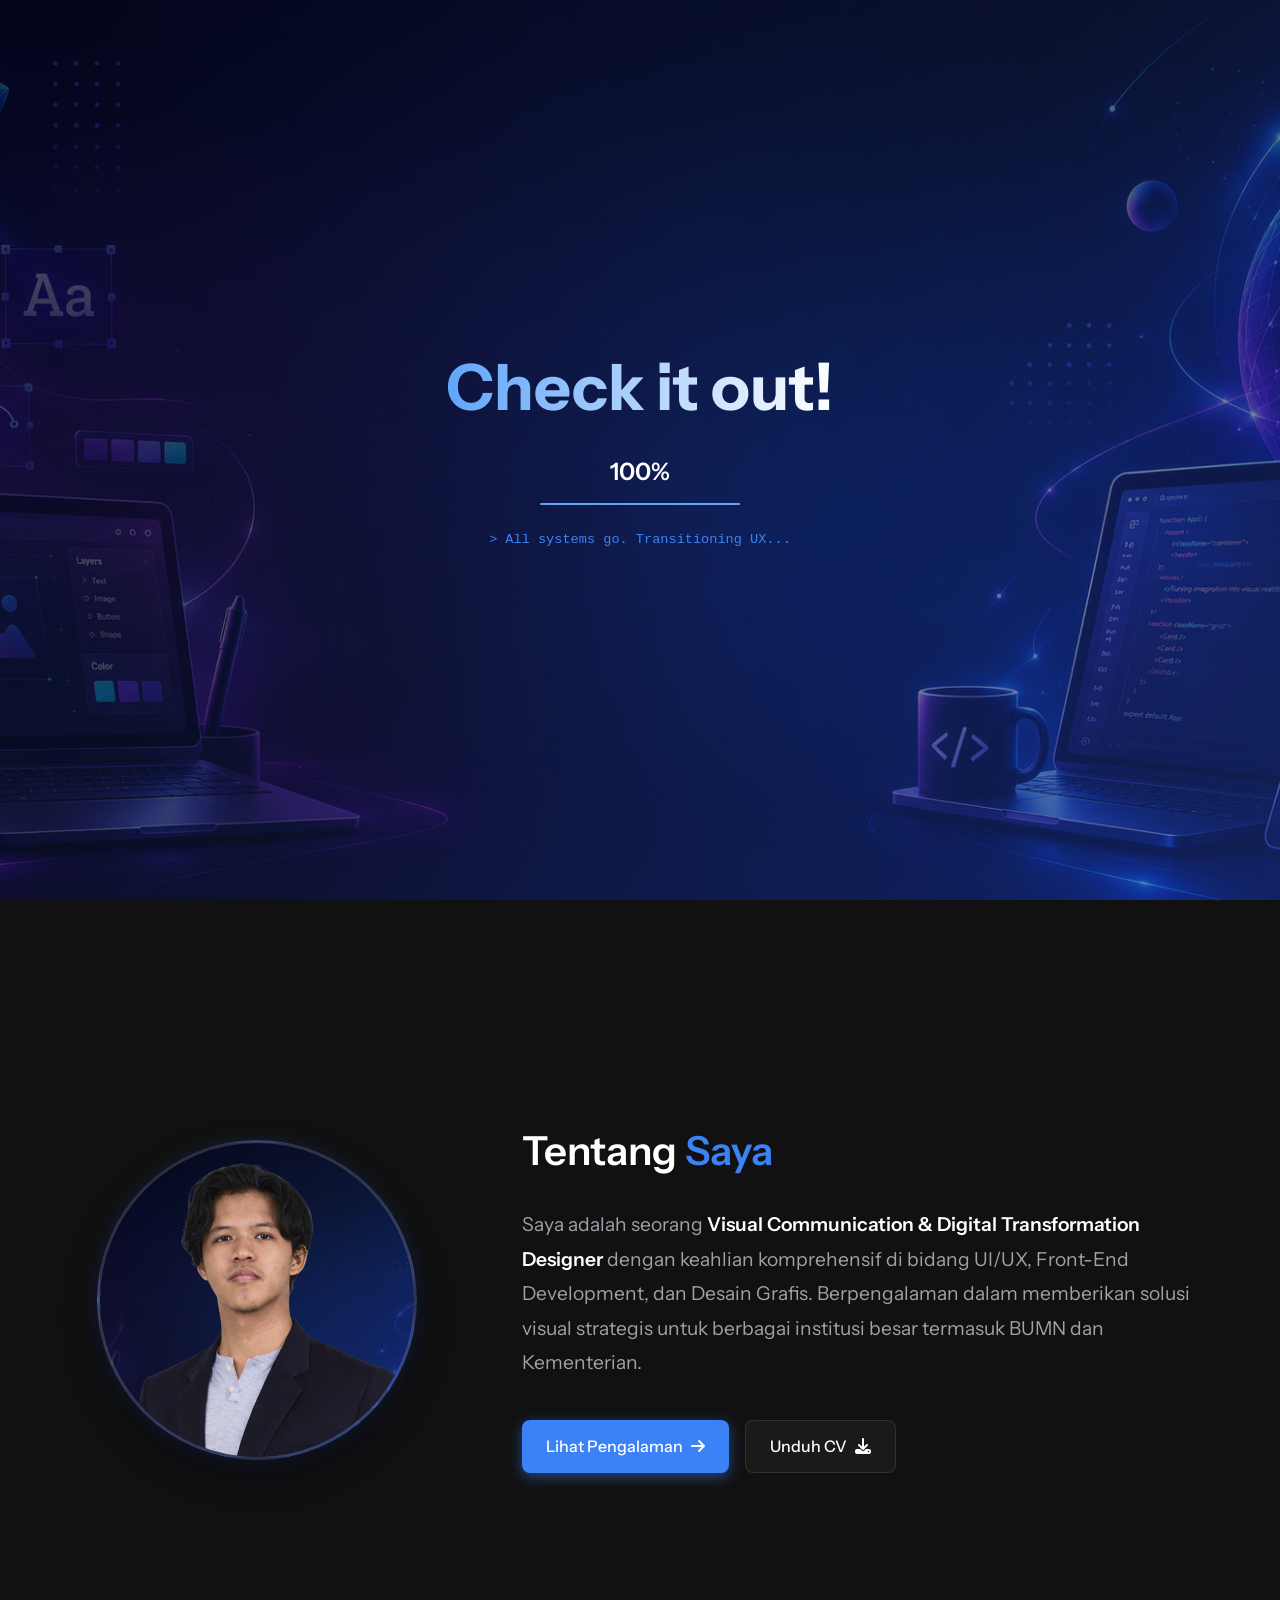
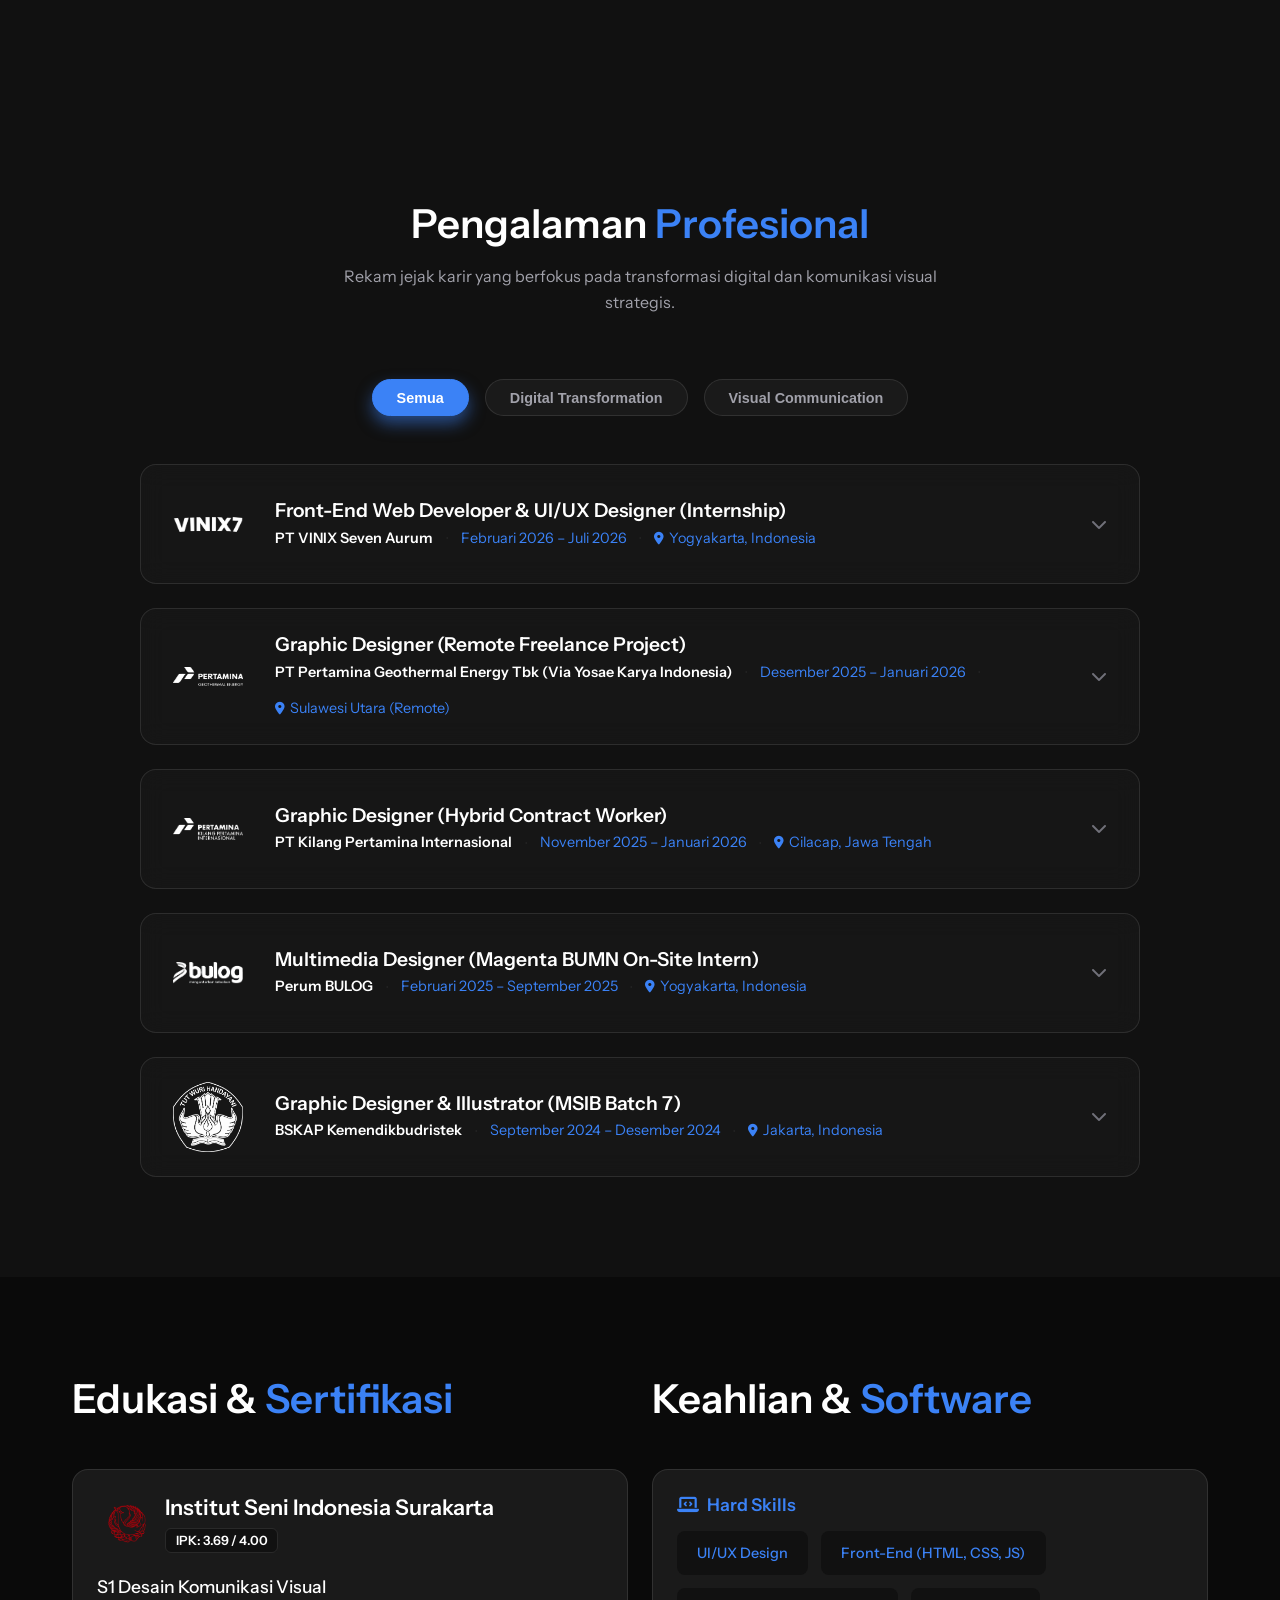
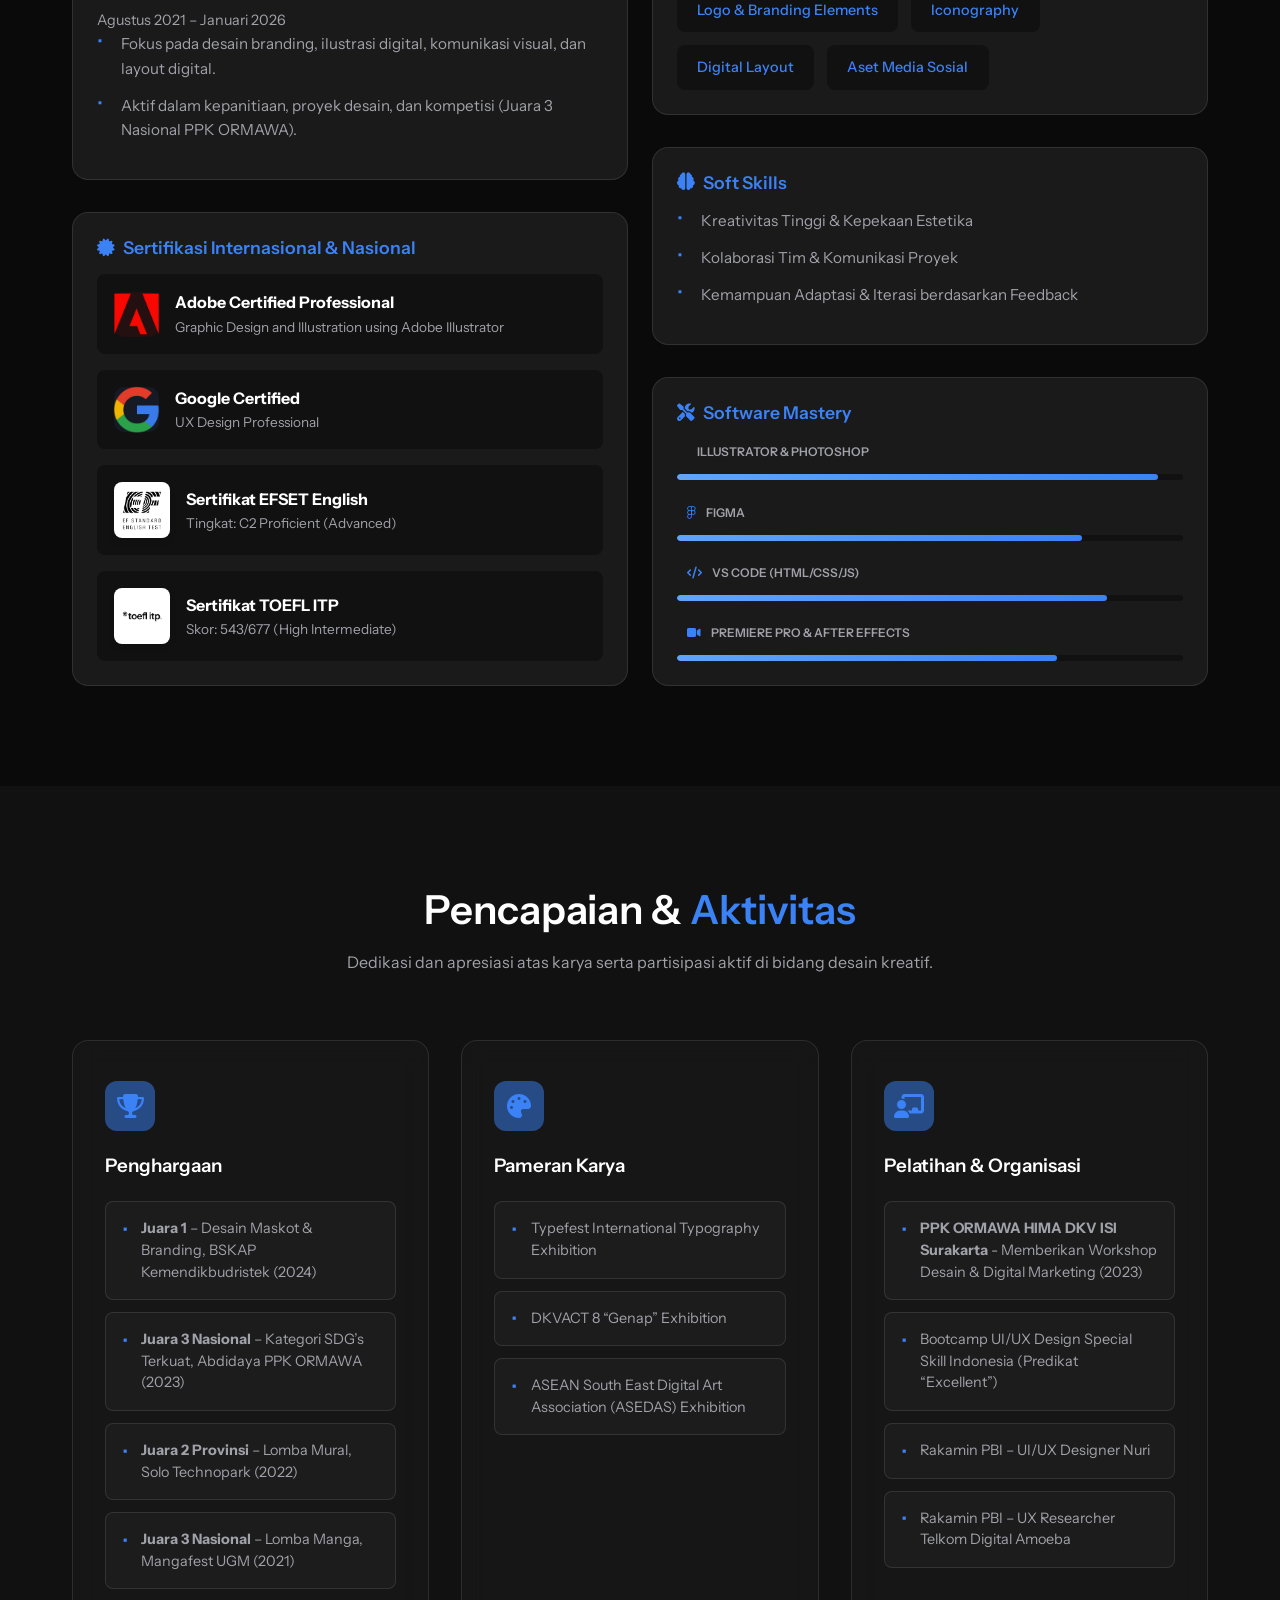
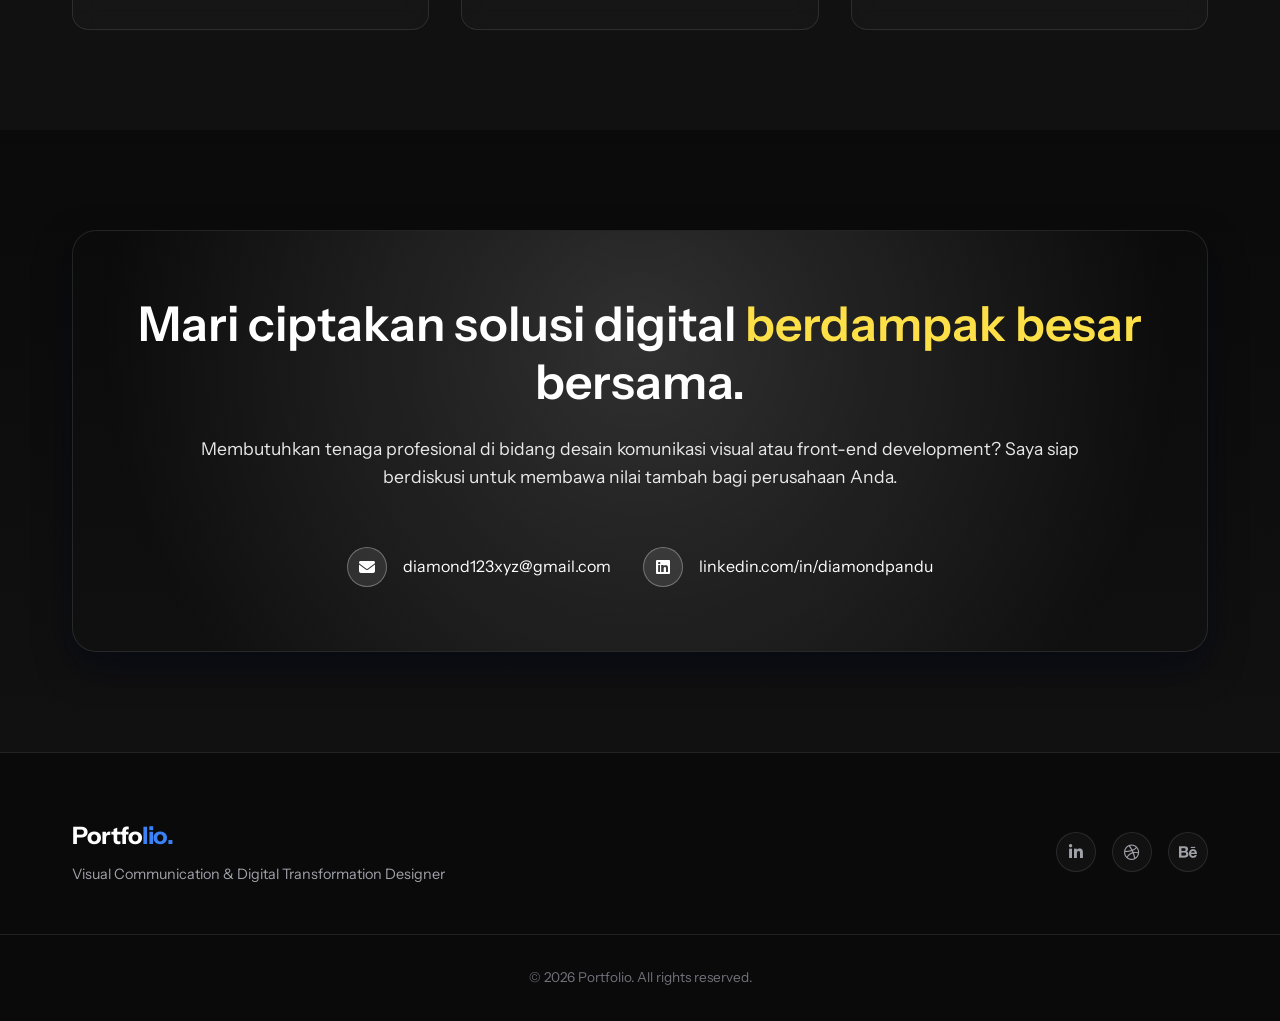
==== commit 4d9c38cc: "feat: swap skills and education layout, add photo bg gradient matching hero" ====
--- a/index.html
+++ b/index.html
@@ -19,23 +19,23 @@
 <body style="overflow-y: hidden;">
     <!-- Antigravity Personalization Loading Screen -->
     <div id="ag-loader-screen" class="ag-loader">
-      <div class="ag-loader-content">
-        <div class="ag-dynamic-text">
-            <h1 id="ag-typo-display" style="opacity: 0;">Diamond Pandu's Portofolio</h1>
-        </div>
-        
-        <div class="ag-progress-wrapper">
-            <h2 id="ag-percentage">0%</h2>
-            <div class="ag-progress-bar">
-                <div id="ag-progress-fill"></div>
-            </div>
-        </div>
-        
-        <div class="ag-terminal-log">
-            <span class="blinking-cursor">></span>
-            <span id="ag-log-text">Antigravity Agent: Initializing core protocols...</span>
-        </div>
-      </div>
+        <div class="ag-loader-content">
+            <div class="ag-dynamic-text">
+                <h1 id="ag-typo-display" style="opacity: 0;">Diamond Pandu's Portofolio</h1>
+            </div>
+
+            <div class="ag-progress-wrapper">
+                <h2 id="ag-percentage">0%</h2>
+                <div class="ag-progress-bar">
+                    <div id="ag-progress-fill"></div>
+                </div>
+            </div>
+
+            <div class="ag-terminal-log">
+                <span class="blinking-cursor">></span>
+                <span id="ag-log-text">Antigravity Agent: Initializing core protocols...</span>
+            </div>
+        </div>
     </div>
 
     <!-- Navigation -->
@@ -69,10 +69,12 @@
     <section id="home" class="hero">
         <div class="container">
             <div class="hero-content"
-                style="max-width: 800px; margin: 0 auto; text-align: center; display: flex; flex-direction: column; align-items: center; padding-top: 60px;">
+                style="max-width: 1000px; margin: 0 auto; text-align: center; display: flex; flex-direction: column; align-items: center; padding-top: 60px;">
                 <div class="badge" data-i18n="hero-badge">Portofolio Diamond Pandu</div>
-                <h1 class="hero-title" data-i18n="hero-title" style="margin-bottom: 2rem;">Dari Imajinasi hingga <span>Eksekusi,</span><br> Mengubah Ide Kreatif menjadi Realitas Visual yang <span>Memukau.</span></h1>
-                <div class="trust-indicators" style="margin-top: 2rem;">
+                <h1 class="hero-title" data-i18n="hero-title" style="margin-bottom: 2rem;">Dari Imajinasi hingga
+                    <span>Eksekusi,</span><br> Mengubah Ide Kreatif menjadi<br> Realitas Visual yang <span>Memukau.</span>
+                </h1>
+                <div class="trust-indicators" style="margin-top: 3.5rem;">
                     <p data-i18n="hero-trust">Berpengalaman memberikan dampak positif di:</p>
                     <div class="logos-placeholder" style="justify-content: center;">
                         <div class="trust-logo-wrapper">
@@ -103,8 +105,15 @@
     </section>
 
     <!-- About Section -->
-    <section id="about" class="about section-padding" style="background-color: var(--bg-tertiary);">
-        <div class="container hero-container">
+    <section id="about" class="about section-padding" style="background-color: var(--bg-secondary);">
+        <div class="container about-container">
+            <div class="hero-visual">
+                <div class="hero-profile-container">
+                    <div class="profile-img-wrapper">
+                        <img src="assets/img/Foto Diri.png" alt="Profile Photo">
+                    </div>
+                </div>
+            </div>
             <div class="about-content">
                 <div class="section-header align-left" style="margin-bottom: 2rem;">
                     <h2 data-i18n="about-header-title">Tentang <span>Saya</span></h2>
@@ -121,13 +130,6 @@
                             class="fas fa-download"></i></a>
                 </div>
             </div>
-            <div class="hero-visual">
-                <div class="hero-profile-container">
-                    <div class="profile-img-wrapper" style="box-shadow: 0 20px 40px rgba(0,0,0,0.15);">
-                        <img src="assets/img/Foto Diri.png" alt="Profile Photo">
-                    </div>
-                </div>
-            </div>
         </div>
     </section>
 
@@ -180,11 +182,11 @@
                                     kebutuhan
                                     fungsional pengguna dan tujuan strategis bisnis.</li>
                                 <li data-i18n="exp-1-bullet-2">Mengembangkan dan menstrukturisasi antarmuka web
-                                        (Front-End) secara presisi menggunakan HTML, CSS, dan JavaScript, menjembatani
-                                        hasil
-                                        rancangan UI/UX ke dalam produk web yang fungsional, interaktif, responsif, dan
-                                        siap
-                                        rilis.</li>
+                                    (Front-End) secara presisi menggunakan HTML, CSS, dan JavaScript, menjembatani
+                                    hasil
+                                    rancangan UI/UX ke dalam produk web yang fungsional, interaktif, responsif, dan
+                                    siap
+                                    rilis.</li>
                             </ul>
                             <a href="pages/portfolio-vinix.html" class="btn-portfolio"
                                 data-i18n="exp-btn-portfolio">Lihat
@@ -367,11 +369,118 @@
     <section id="skills" class="skills-edu section-padding">
         <div class="container">
             <div class="bento-grid-2">
+                <!-- Education & Certifications Column -->
+                <div class="edu-column" style="display: flex; flex-direction: column; gap: 2rem;">
+                    <div class="section-header align-left" style="margin-bottom: 0;">
+                        <h2 data-i18n="edu-header" style="font-size: 2.5rem; line-height: 1.1;">Edukasi &
+                            <br><span>Sertifikasi</span>
+                        </h2>
+                    </div>
+
+                    <div class="bento-card-sm"
+                        style="background: var(--bg-tertiary); display: flex; flex-direction: column; justify-content: center; min-height: 200px;">
+                        <div class="edu-header"
+                            style="display: flex; flex-direction: row; align-items: center; justify-content: flex-start; gap: 0.5rem; margin-bottom: 1.2rem;">
+                            <div style="flex-shrink: 0;">
+                                <img src="assets/img/logo_isi.png" alt="Logo ISI Surakarta"
+                                    style="height: 60px; width: 60px; object-fit: contain; display: block;">
+                            </div>
+                            <div class="edu-info"
+                                style="display: flex; flex-direction: column; gap: 0.2rem; align-items: flex-start;">
+                                <h3 style="font-size: 1.35rem; margin: 0; line-height: 1.2;">Institut Seni Indonesia
+                                    Surakarta</h3>
+                                <div style="margin-top: 0.2rem;">
+                                    <span class="gpa" data-i18n="gpa"
+                                        style="background: var(--bg-secondary); color: var(--text-primary); border: 1px solid var(--border-color); padding: 0.25rem 0.6rem; border-radius: 6px; font-size: 0.8rem; font-weight: 600;">IPK:
+                                        3.69 / 4.00</span>
+                                </div>
+                            </div>
+                        </div>
+                        <p class="degree" data-i18n="degree"
+                            style="font-size: 1.1rem; color: var(--text-primary); margin-bottom: 0.5rem;">S1 Desain
+                            Komunikasi Visual</p>
+                        <p class="edu-date" data-i18n="edu-date"
+                            style="color: var(--text-secondary); font-size: 0.9rem; margin-bottom: 0;"><i
+                                class="far fa-calendar-alt"></i> Agustus 2021 – Januari 2026</p>
+                        <ul class="custom-list mt-3" style="font-size: 0.95rem; color: var(--text-secondary);">
+                            <li data-i18n="edu-bullet-1">Fokus pada desain branding, ilustrasi digital, komunikasi
+                                visual, dan layout digital.</li>
+                            <li data-i18n="edu-bullet-2">Aktif dalam kepanitiaan, proyek desain, dan kompetisi (Juara 3
+                                Nasional PPK ORMAWA).</li>
+                        </ul>
+                    </div>
+
+                    <div class="bento-card-sm" style="background: var(--bg-tertiary);">
+                        <h3 class="subsection-title" style="font-size: 1.1rem; color: var(--accent-primary);"><i
+                                class="fas fa-certificate"></i> <span data-i18n="cert-header">Sertifikasi Internasional
+                                & Nasional</span></h3>
+                        <div class="cert-grid"
+                            style="margin-top: 1rem; display: flex; flex-direction: column; gap: 1rem;">
+                            <div class="cert-card"
+                                data-cert-src="assets/img/Adobe Certified Professional in Adobe Illustrator_page-0001.jpg"
+                                data-cert-type="image"
+                                style="background: var(--bg-secondary); border: none; display: flex; align-items: center; gap: 1rem; padding: 1rem; border-radius: 8px;">
+                                <div class="cert-icon adobe"><img src="assets/img/adobe.png" alt="Adobe Certified"
+                                        style="height: 48px; object-fit: contain;"></div>
+                                <div class="cert-content"
+                                    style="display: flex; flex-direction: column; line-height: 1.4; gap: 0.25rem;">
+                                    <strong>Adobe Certified Professional</strong>
+                                    <span data-i18n="cert-1-desc">Graphic Design and Illustration using Adobe
+                                        Illustrator</span>
+                                </div>
+                            </div>
+                            <div class="cert-card"
+                                data-cert-src="assets/img/Google UX Professional Certificate_page-0001.jpg"
+                                data-cert-type="image"
+                                style="background: var(--bg-secondary); border: none; display: flex; align-items: center; gap: 1rem; padding: 1rem; border-radius: 8px;">
+                                <div class="cert-icon google"><img src="assets/img/google.png" alt="Google Certified"
+                                        style="height: 48px; object-fit: contain;"></div>
+                                <div class="cert-content"
+                                    style="display: flex; flex-direction: column; line-height: 1.4; gap: 0.25rem;">
+                                    <strong>Google Certified</strong>
+                                    <span data-i18n="cert-2-desc">UX Design Professional</span>
+                                </div>
+                            </div>
+                            <div class="cert-card"
+                                data-cert-src="assets/img/EFSET C2_page-0001.jpg"
+                                data-cert-type="image"
+                                style="background: var(--bg-secondary); border: none; display: flex; align-items: center; gap: 1rem; padding: 1rem; border-radius: 8px;">
+                                <div class="cert-icon efset"
+                                    style="width: 56px; height: 56px; display: flex; align-items: center; justify-content: center; background: #ffffff; border-radius: 8px; padding: 6px; box-shadow: 0 4px 6px rgba(0,0,0,0.1); flex-shrink: 0;">
+                                    <img src="assets/img/efset.png" alt="EFSET English"
+                                        style="max-width: 100%; max-height: 100%; object-fit: contain;">
+                                </div>
+                                <div class="cert-content"
+                                    style="display: flex; flex-direction: column; line-height: 1.4; gap: 0.25rem;">
+                                    <strong data-i18n="cert-3-title">Sertifikat EFSET English</strong>
+                                    <span data-i18n="cert-3-desc">C2 Proficient (Advanced English)</span>
+                                </div>
+                            </div>
+                            <div class="cert-card"
+                                data-cert-src="assets/img/TOEFL ITP Score_Diamond Pandu Pasadena-1.png"
+                                data-cert-type="image"
+                                style="background: var(--bg-secondary); border: none; display: flex; align-items: center; gap: 1rem; padding: 1rem; border-radius: 8px;">
+                                <div class="cert-icon toefl"
+                                    style="width: 56px; height: 56px; display: flex; align-items: center; justify-content: center; background: #ffffff; border-radius: 8px; padding: 6px; box-shadow: 0 4px 6px rgba(0,0,0,0.1); flex-shrink: 0;">
+                                    <img src="assets/img/toefl.png" alt="TOEFL ITP"
+                                        style="max-width: 100%; max-height: 100%; object-fit: contain;">
+                                </div>
+                                <div class="cert-content"
+                                    style="display: flex; flex-direction: column; line-height: 1.4; gap: 0.25rem;">
+                                    <strong data-i18n="cert-4-title">Sertifikat TOEFL ITP</strong>
+                                    <span data-i18n="cert-4-desc">Skor: 543/677 (High Intermediate)</span>
+                                </div>
+                            </div>
+                        </div>
+                    </div>
+                </div>
+
                 <!-- Skills Column -->
                 <div class="skills-column" style="display: flex; flex-direction: column; gap: 2rem;">
                     <div class="section-header align-left" style="margin-bottom: 0;">
                         <h2 data-i18n="skills-header" style="font-size: 2.5rem; line-height: 1.1;">Keahlian &
-                            <br><span>Software</span></h2>
+                            <br><span>Software</span>
+                        </h2>
                     </div>
 
                     <div class="bento-card-sm" style="background: var(--bg-tertiary);">
@@ -447,91 +556,6 @@
                         </div>
                     </div>
                 </div>
-
-                <!-- Education & Certifications Column -->
-                <div class="edu-column" style="display: flex; flex-direction: column; gap: 2rem;">
-                    <div class="section-header align-left" style="margin-bottom: 0;">
-                        <h2 data-i18n="edu-header" style="font-size: 2.5rem; line-height: 1.1;">Edukasi &
-                            <br><span>Sertifikasi</span></h2>
-                    </div>
-
-                    <div class="bento-card-sm"
-                        style="background: var(--bg-tertiary); display: flex; flex-direction: column; justify-content: center; min-height: 200px;">
-                        <div class="edu-header"
-                            style="display: flex; flex-direction: row; align-items: center; justify-content: flex-start; gap: 0.5rem; margin-bottom: 1.2rem;">
-                            <div style="flex-shrink: 0;">
-                                <img src="assets/img/logo_isi.png" alt="Logo ISI Surakarta" style="height: 60px; width: 60px; object-fit: contain; display: block;">
-                            </div>
-                            <div class="edu-info" style="display: flex; flex-direction: column; gap: 0.2rem; align-items: flex-start;">
-                                <h3 style="font-size: 1.35rem; margin: 0; line-height: 1.2;">Institut Seni Indonesia Surakarta</h3>
-                                <div style="margin-top: 0.2rem;">
-                                    <span class="gpa" data-i18n="gpa"
-                                        style="background: var(--bg-secondary); color: var(--text-primary); border: 1px solid var(--border-color); padding: 0.25rem 0.6rem; border-radius: 6px; font-size: 0.8rem; font-weight: 600;">IPK: 3.69 / 4.00</span>
-                                </div>
-                            </div>
-                        </div>
-                        <p class="degree" data-i18n="degree"
-                            style="font-size: 1.1rem; color: var(--text-primary); margin-bottom: 0.5rem;">S1 Desain
-                            Komunikasi Visual</p>
-                        <p class="edu-date" data-i18n="edu-date"
-                            style="color: var(--text-secondary); font-size: 0.9rem; margin-bottom: 0;"><i
-                                class="far fa-calendar-alt"></i> Agustus 2021 – Januari 2026</p>
-                        <ul class="custom-list mt-3" style="font-size: 0.95rem; color: var(--text-secondary);">
-                            <li data-i18n="edu-bullet-1">Fokus pada desain branding, ilustrasi digital, komunikasi
-                                visual, dan layout digital.</li>
-                            <li data-i18n="edu-bullet-2">Aktif dalam kepanitiaan, proyek desain, dan kompetisi (Juara 3
-                                Nasional PPK ORMAWA).</li>
-                        </ul>
-                    </div>
-
-                    <div class="bento-card-sm" style="background: var(--bg-tertiary);">
-                        <h3 class="subsection-title" style="font-size: 1.1rem; color: var(--accent-primary);"><i
-                                class="fas fa-certificate"></i> <span data-i18n="cert-header">Sertifikasi Internasional
-                                & Nasional</span></h3>
-                        <div class="cert-grid"
-                            style="margin-top: 1rem; display: flex; flex-direction: column; gap: 1rem;">
-                            <div class="cert-card"
-                                style="background: var(--bg-secondary); border: none; display: flex; align-items: center; gap: 1rem; padding: 1rem; border-radius: 8px;">
-                                <div class="cert-icon adobe"><img src="assets/img/adobe.png" alt="Adobe Certified"
-                                        style="height: 48px; object-fit: contain;"></div>
-                                <div class="cert-content" style="display: flex; flex-direction: column; line-height: 1.4; gap: 0.25rem;">
-                                    <strong>Adobe Certified Professional</strong>
-                                    <span data-i18n="cert-1-desc">Graphic Design and Illustration using Adobe
-                                        Illustrator</span>
-                                </div>
-                            </div>
-                            <div class="cert-card"
-                                style="background: var(--bg-secondary); border: none; display: flex; align-items: center; gap: 1rem; padding: 1rem; border-radius: 8px;">
-                                <div class="cert-icon google"><img src="assets/img/google.png" alt="Google Certified"
-                                        style="height: 48px; object-fit: contain;"></div>
-                                <div class="cert-content" style="display: flex; flex-direction: column; line-height: 1.4; gap: 0.25rem;">
-                                    <strong>Google Certified</strong>
-                                    <span data-i18n="cert-2-desc">UX Design Professional</span>
-                                </div>
-                            </div>
-                            <div class="cert-card"
-                                style="background: var(--bg-secondary); border: none; display: flex; align-items: center; gap: 1rem; padding: 1rem; border-radius: 8px;">
-                                <div class="cert-icon efset" style="width: 56px; height: 56px; display: flex; align-items: center; justify-content: center; background: #ffffff; border-radius: 8px; padding: 6px; box-shadow: 0 4px 6px rgba(0,0,0,0.1); flex-shrink: 0;">
-                                    <img src="assets/img/efset.png" alt="EFSET English" style="max-width: 100%; max-height: 100%; object-fit: contain;">
-                                </div>
-                                <div class="cert-content" style="display: flex; flex-direction: column; line-height: 1.4; gap: 0.25rem;">
-                                    <strong data-i18n="cert-3-title">Sertifikat EFSET English</strong>
-                                    <span data-i18n="cert-3-desc">C2 Proficient (Advanced English)</span>
-                                </div>
-                            </div>
-                            <div class="cert-card"
-                                style="background: var(--bg-secondary); border: none; display: flex; align-items: center; gap: 1rem; padding: 1rem; border-radius: 8px;">
-                                <div class="cert-icon toefl" style="width: 56px; height: 56px; display: flex; align-items: center; justify-content: center; background: #ffffff; border-radius: 8px; padding: 6px; box-shadow: 0 4px 6px rgba(0,0,0,0.1); flex-shrink: 0;">
-                                    <img src="assets/img/toefl.png" alt="TOEFL ITP" style="max-width: 100%; max-height: 100%; object-fit: contain;">
-                                </div>
-                                <div class="cert-content" style="display: flex; flex-direction: column; line-height: 1.4; gap: 0.25rem;">
-                                    <strong data-i18n="cert-4-title">Sertifikat TOEFL ITP</strong>
-                                    <span data-i18n="cert-4-desc">Skor: 543/677 (High Intermediate)</span>
-                                </div>
-                            </div>
-                        </div>
-                    </div>
-                </div>
             </div>
         </div>
     </section>
@@ -629,6 +653,14 @@
         </div>
     </footer>
 
+    <!-- Certificate Modal -->
+    <div id="certModal" class="cert-modal">
+        <div class="cert-modal-close" id="certModalClose">&times;</div>
+        <div class="cert-modal-frame" id="certModalFrame">
+            <!-- Dynamic content (img or iframe) populated by JS -->
+        </div>
+    </div>
+
     <script src="script.js"></script>
 </body>
 
--- a/style.css
+++ b/style.css
@@ -348,6 +348,7 @@
         transform: translateY(40px) scale(0.95);
         filter: blur(12px);
     }
+
     to {
         opacity: 1;
         transform: translateY(0) scale(1);
@@ -355,19 +356,23 @@
     }
 }
 
-.hero .badge, .project-badge {
+.hero .badge,
+.project-badge {
     opacity: 0;
     animation: modernReveal 1.2s cubic-bezier(0.16, 1, 0.3, 1) forwards;
     animation-delay: 0.1s;
 }
 
-.hero .hero-title, .project-title {
+.hero .hero-title,
+.project-title {
     opacity: 0;
     animation: modernReveal 1.2s cubic-bezier(0.16, 1, 0.3, 1) forwards;
     animation-delay: 0.25s;
 }
 
-.hero .trust-indicators, .project-meta-grid, .about-content {
+.hero .trust-indicators,
+.project-meta-grid,
+.about-content {
     opacity: 0;
     animation: modernReveal 1.2s cubic-bezier(0.16, 1, 0.3, 1) forwards;
     animation-delay: 0.4s;
@@ -391,6 +396,13 @@
 .hero-container {
     display: grid;
     grid-template-columns: 1.3fr 0.7fr;
+    gap: 5rem;
+    align-items: center;
+}
+
+.about-container {
+    display: grid;
+    grid-template-columns: 0.7fr 1.3fr;
     gap: 5rem;
     align-items: center;
 }
@@ -413,9 +425,10 @@
 }
 
 .hero-title {
-    font-size: 3.5rem;
-    letter-spacing: -1px;
-    margin-bottom: 1.5rem;
+    font-size: 4.0rem;
+    line-height: 1.15;
+    letter-spacing: -1.2px;
+    margin-bottom: 2rem;
 }
 
 .hero-subtitle {
@@ -441,7 +454,7 @@
     color: var(--text-muted);
     text-transform: uppercase;
     letter-spacing: 1px;
-    margin-bottom: 0.8rem;
+    margin-bottom: 1.2rem;
 }
 
 .logos-placeholder {
@@ -458,7 +471,7 @@
 }
 
 .trust-logo {
-    height: 24px;
+    height: 30px;
     width: auto;
     filter: grayscale(1) opacity(0.6);
     transition: var(--transition-normal);
@@ -518,26 +531,44 @@
 
 .hero-profile-container {
     position: relative;
-    width: 440px;
-    height: 550px;
+    width: 320px;
+    height: 320px;
+    margin: 0 auto;
     z-index: 1;
+    transition: transform var(--transition-normal);
+}
+
+.hero-profile-container:hover {
+    transform: scale(1.03);
 }
 
 .profile-img-wrapper {
     width: 100%;
     height: 100%;
-    border-radius: 30px;
+    border-radius: 50%;
     overflow: hidden;
-    border: 1px solid transparent;
-    box-shadow: none;
     position: relative;
-    background: #ffffff;
+    background: linear-gradient(135deg, rgba(2, 6, 23, 0.85) 0%, rgba(15, 23, 42, 0.75) 50%, rgba(30, 58, 138, 0.65) 100%), url('assets/img/hero_section.png');
+    background-size: cover;
+    background-position: center;
+    border: 3px solid rgba(255, 255, 255, 0.15);
+    display: flex;
+    align-items: center;
+    justify-content: center;
+    box-shadow: 0 15px 35px rgba(2, 6, 23, 0.4), 0 0 20px rgba(59, 130, 246, 0.15);
+    transition: box-shadow var(--transition-normal), border-color var(--transition-normal);
+}
+
+.hero-profile-container:hover .profile-img-wrapper {
+    border-color: var(--accent-primary);
+    box-shadow: 0 15px 35px rgba(2, 6, 23, 0.5), 0 0 30px rgba(96, 165, 250, 0.35);
 }
 
 .profile-img-wrapper img {
     width: 100%;
     height: 100%;
     object-fit: cover;
+    object-position: center top; /* Keeps the face/upper body centered and visible */
 }
 
 
@@ -1265,13 +1296,16 @@
 @media (max-width: 992px) {
 
     .hero-container,
+    .about-container,
     .contact-container,
     .grid-2-cols {
         grid-template-columns: 1fr;
     }
 
     .hero-title {
-        font-size: 3rem;
+        font-size: 3.3rem;
+        line-height: 1.15;
+        letter-spacing: -1px;
     }
 
     .hero-visual {
@@ -1317,7 +1351,9 @@
     }
 
     .hero-title {
-        font-size: 2.5rem;
+        font-size: 2.7rem;
+        line-height: 1.15;
+        letter-spacing: -0.6px;
     }
 
     .section-header h2 {
@@ -1529,7 +1565,10 @@
 /* Antigravity Loader Screen */
 .ag-loader {
     position: fixed;
-    top: 0; left: 0; width: 100vw; height: 100vh;
+    top: 0;
+    left: 0;
+    width: 100vw;
+    height: 100vh;
     background: linear-gradient(135deg, rgba(2, 6, 23, 0.75) 0%, rgba(15, 23, 42, 0.65) 50%, rgba(30, 58, 138, 0.55) 100%), url('assets/img/hero_section.png');
     background-size: cover;
     background-position: center;
@@ -1592,5 +1631,154 @@
     justify-content: center;
 }
 
-.blinking-cursor { animation: blink 1s step-end infinite; }
-@keyframes blink { 50% { opacity: 0; } }+.blinking-cursor {
+    animation: blink 1s step-end infinite;
+}
+
+@keyframes blink {
+    50% {
+        opacity: 0;
+    }
+}
+
+/* Certificate Cards & Modal Styles */
+.cert-card {
+    cursor: pointer;
+    transition: transform 0.3s cubic-bezier(0.25, 0.8, 0.25, 1), box-shadow 0.3s cubic-bezier(0.25, 0.8, 0.25, 1), border-color 0.3s ease;
+    border: 1px solid transparent !important;
+}
+
+.cert-card:hover {
+    transform: translateY(-4px);
+    box-shadow: 0 10px 30px rgba(0, 0, 0, 0.2);
+    border-color: var(--accent-primary) !important;
+}
+
+.cert-modal {
+    position: fixed;
+    top: 0;
+    left: 0;
+    width: 100vw;
+    height: 100vh;
+    background: rgba(0, 0, 0, 0.85);
+    backdrop-filter: blur(10px);
+    z-index: 9999;
+    display: none;
+    align-items: center;
+    justify-content: center;
+    opacity: 0;
+    transition: opacity 0.3s ease;
+}
+
+.cert-modal.active {
+    display: flex;
+    opacity: 1;
+}
+
+.cert-modal-close {
+    position: absolute;
+    top: 24px;
+    right: 24px;
+    font-size: 2rem;
+    color: #fff;
+    cursor: pointer;
+    z-index: 10000;
+    transition: transform 0.2s ease, color 0.2s ease;
+}
+
+.cert-modal-close:hover {
+    transform: scale(1.2);
+    color: var(--accent-primary);
+}
+
+.cert-modal-frame {
+    background: #faf8f5;
+    padding: 16px;
+    border: 14px solid #6b4423; /* Wooden brown frame style matching MSIB/Magenta */
+    border-radius: 8px;
+    box-shadow: 0 20px 50px rgba(0,0,0,0.5), inset 0 0 15px rgba(0,0,0,0.1);
+    margin: 0 auto;
+    display: flex;
+    align-items: center;
+    justify-content: center;
+    max-width: 90vw;
+    max-height: 85vh;
+    box-sizing: border-box;
+    transform: scale(0.9);
+    transition: transform 0.3s cubic-bezier(0.34, 1.56, 0.64, 1);
+}
+
+.cert-modal.active .cert-modal-frame {
+    transform: scale(1);
+}
+
+.cert-modal-img {
+    height: auto;
+    max-height: 75vh;
+    max-width: 80vw;
+    width: auto;
+    display: block;
+    border: 1px solid rgba(0,0,0,0.15);
+    object-fit: contain;
+}
+
+@media (max-width: 768px) {
+    .cert-modal-frame {
+        border-width: 8px;
+        padding: 8px;
+        max-width: 95vw;
+        max-height: 80vh;
+    }
+    .cert-modal-img {
+        max-width: 85vw;
+        max-height: 60vh;
+    }
+}
+
+/* Achievements & Activities Point Cards */
+.achieve-card .custom-list {
+    display: flex;
+    flex-direction: column;
+    gap: 0.75rem;
+    margin-top: 1.5rem;
+}
+
+.achieve-card .custom-list li {
+    background: rgba(255, 255, 255, 0.03);
+    border: 1px solid var(--border-color);
+    padding: 1rem 1rem 1rem 2.2rem;
+    border-radius: 8px;
+    margin-bottom: 0px;
+    color: var(--text-secondary);
+    font-size: 0.9rem;
+    line-height: 1.5;
+    position: relative;
+    transition: transform var(--transition-fast), border-color var(--transition-fast), box-shadow var(--transition-fast), background var(--transition-fast);
+}
+
+[data-theme="light"] .achieve-card .custom-list li {
+    background: rgba(0, 0, 0, 0.02);
+}
+
+.achieve-card .custom-list li::before {
+    content: '•';
+    position: absolute;
+    left: 1rem;
+    top: 1.1rem;
+    color: var(--accent-primary);
+    font-size: 1.3rem;
+    line-height: 1;
+}
+
+.achieve-card .custom-list li:hover {
+    transform: translateY(-2px);
+    border-color: var(--accent-primary);
+    background: rgba(59, 130, 246, 0.03);
+    box-shadow: 0 8px 20px rgba(0, 0, 0, 0.2);
+    color: var(--text-primary);
+}
+
+[data-theme="light"] .achieve-card .custom-list li:hover {
+    background: rgba(37, 99, 235, 0.03);
+    box-shadow: 0 8px 20px rgba(0, 0, 0, 0.05);
+}
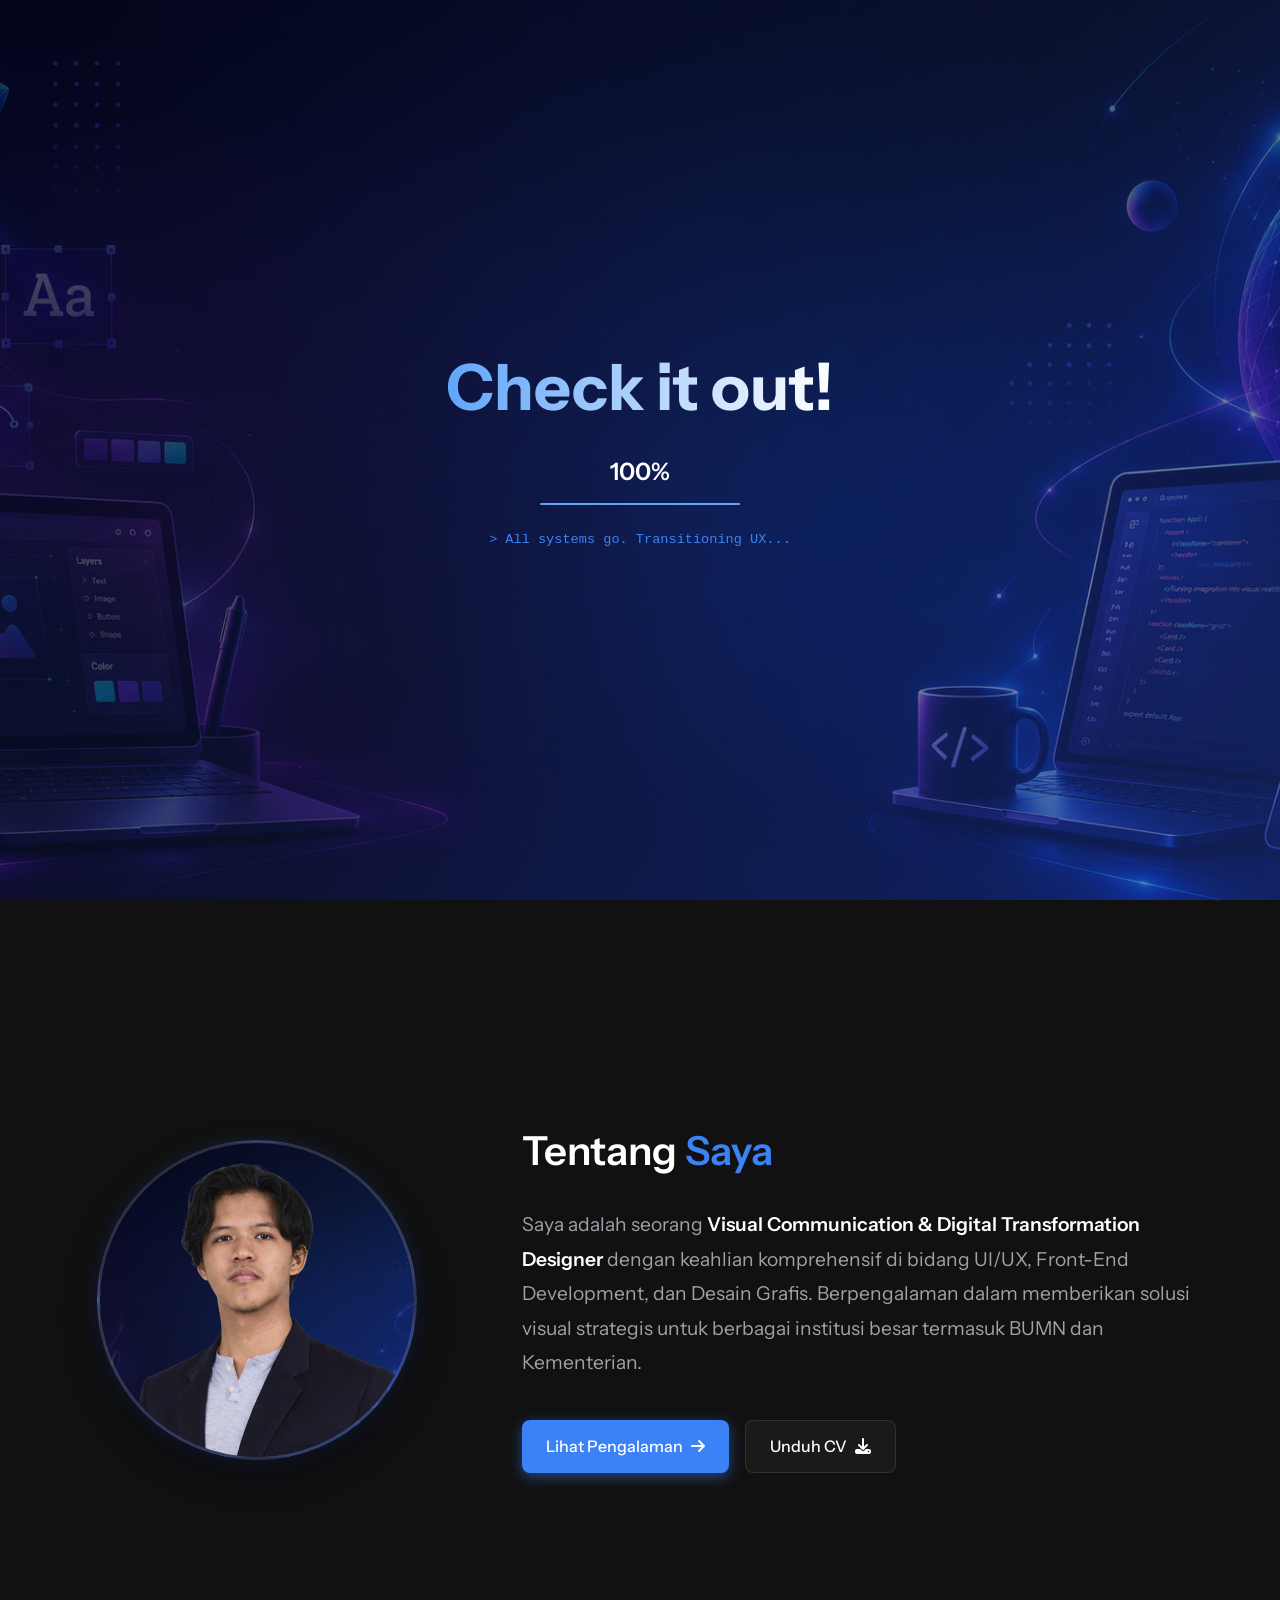
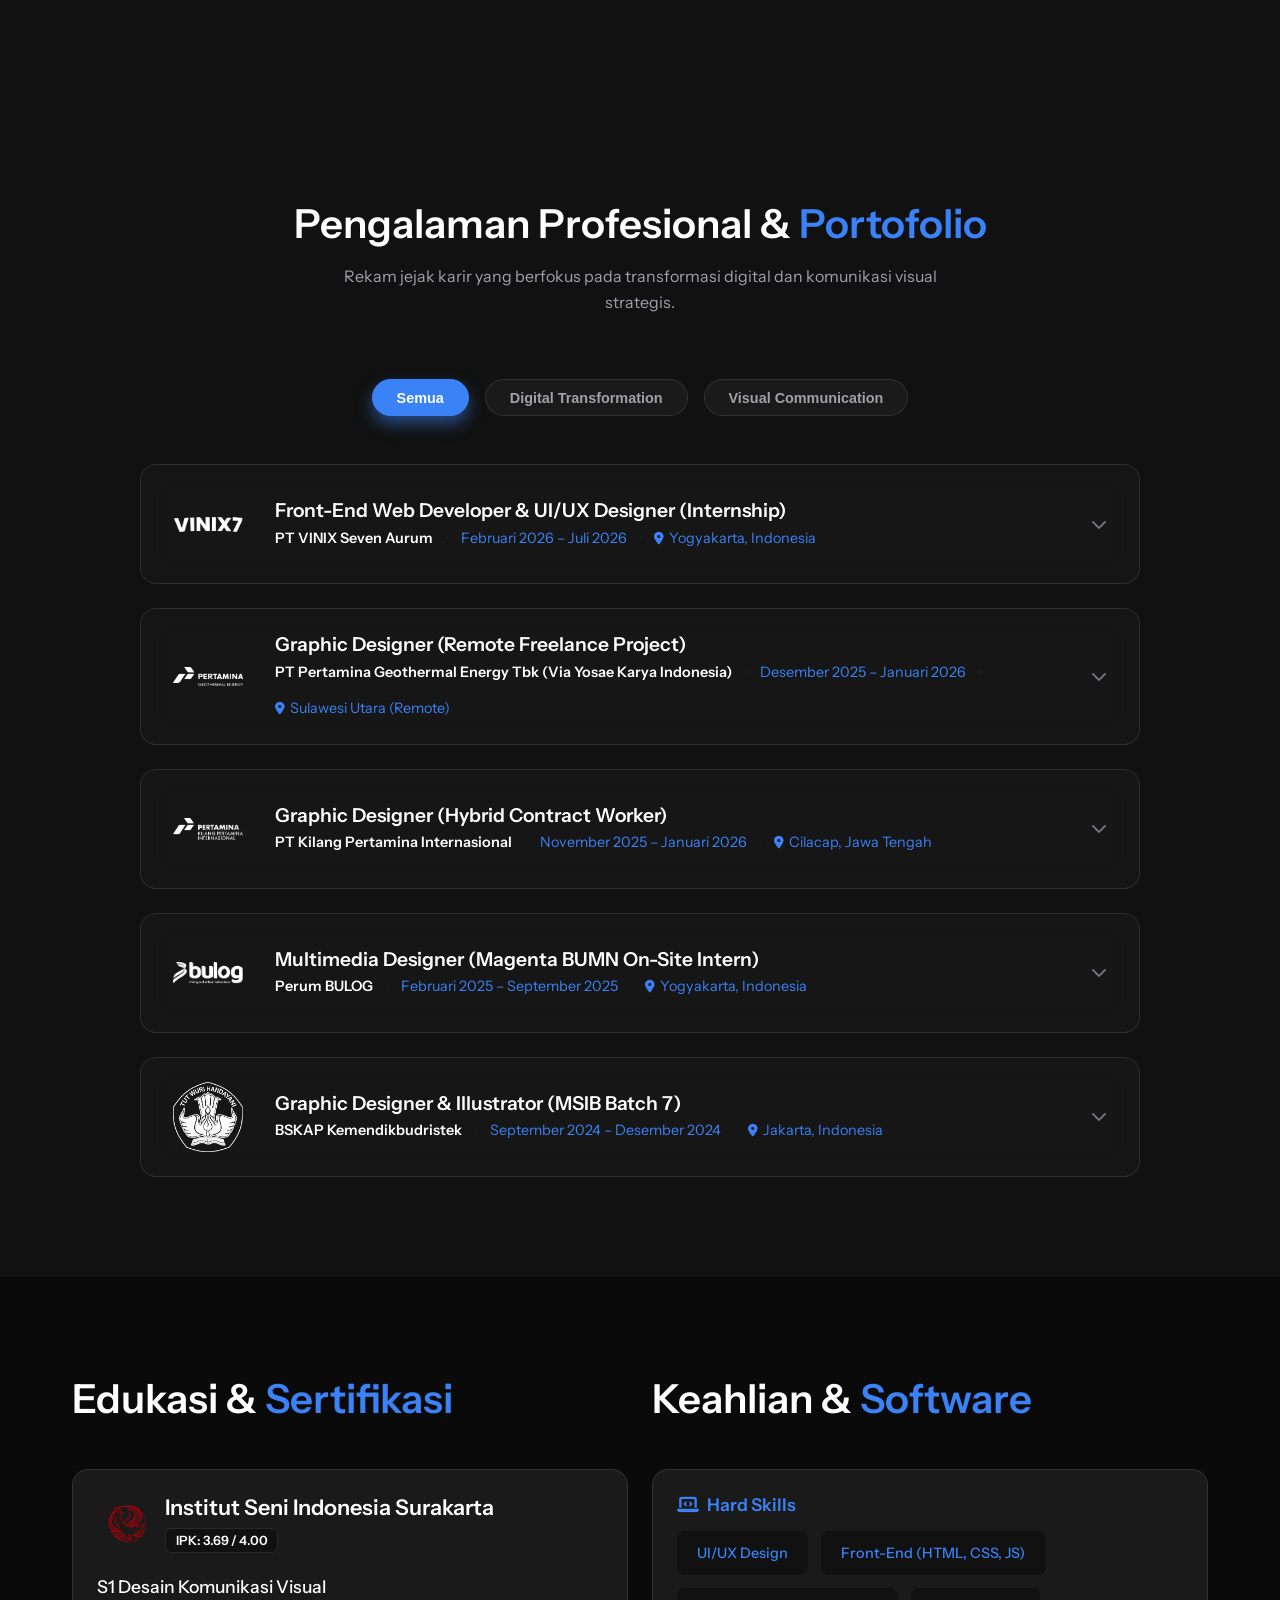
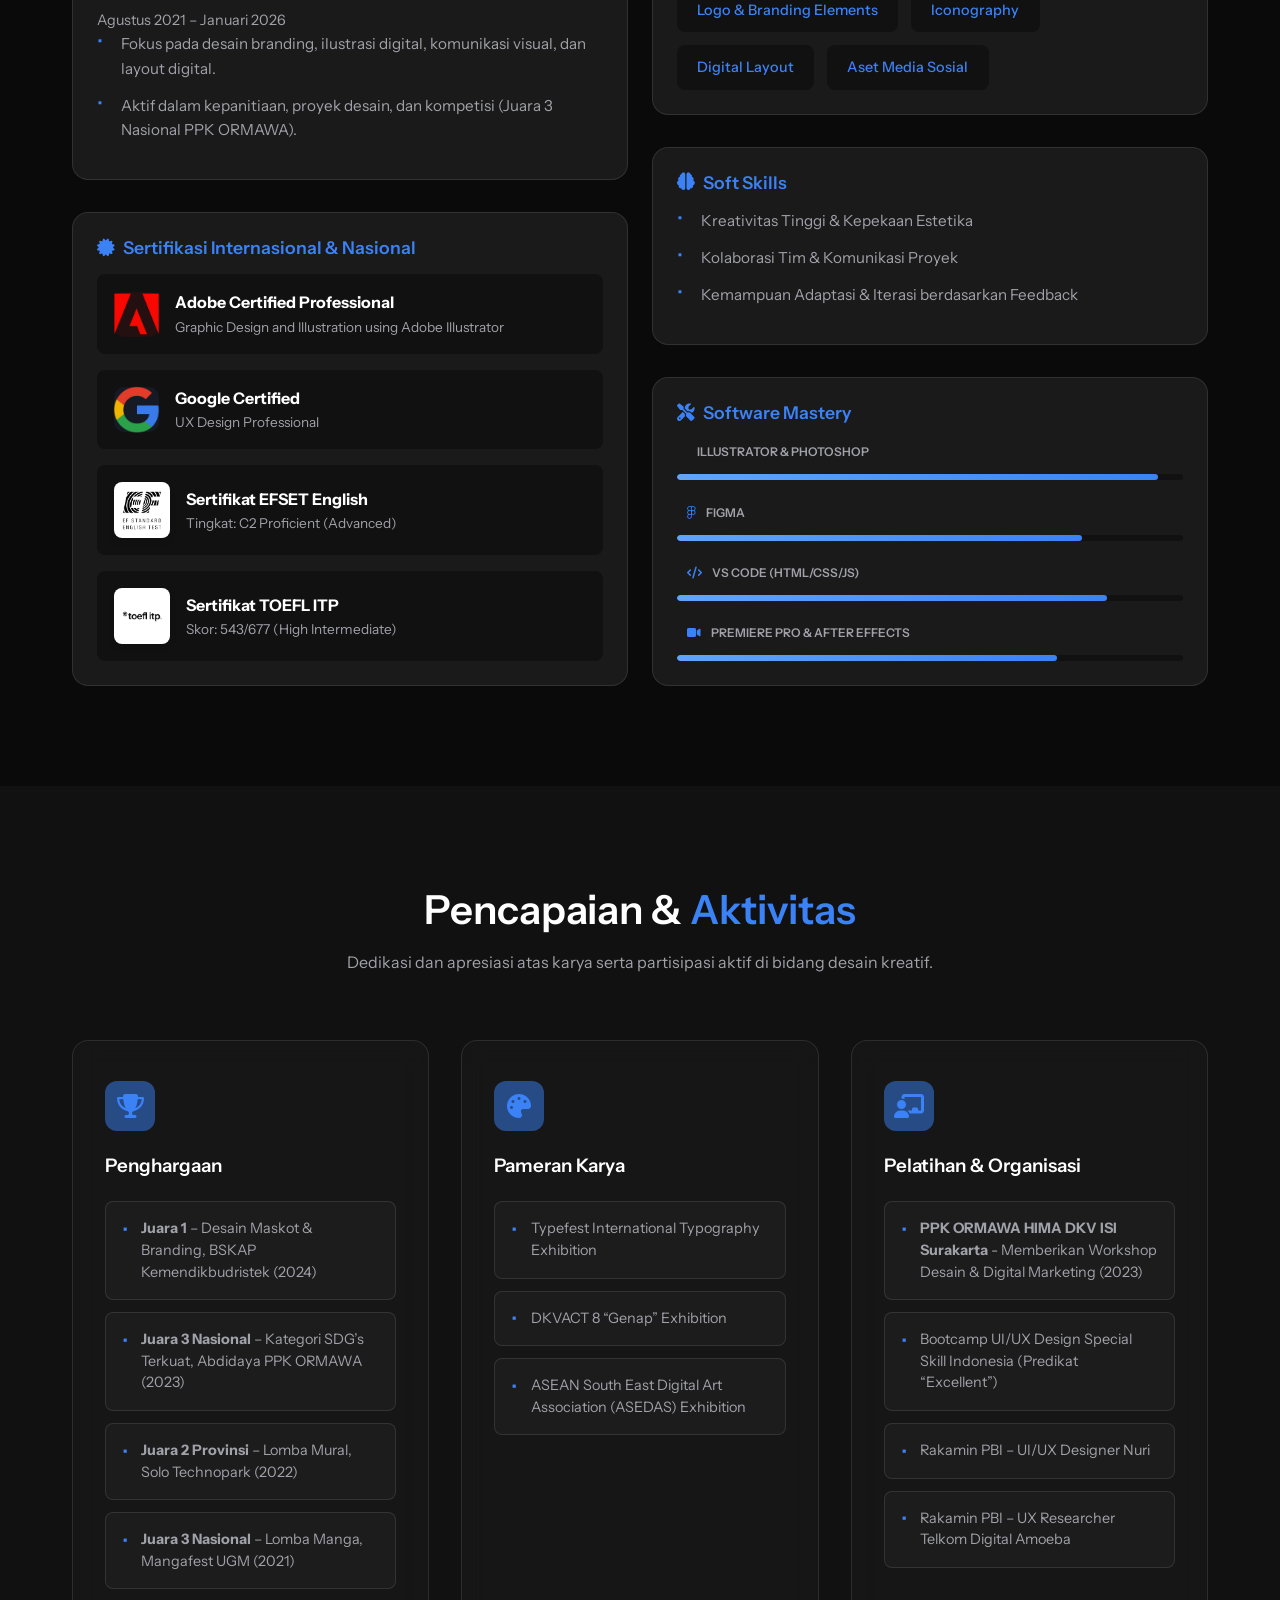
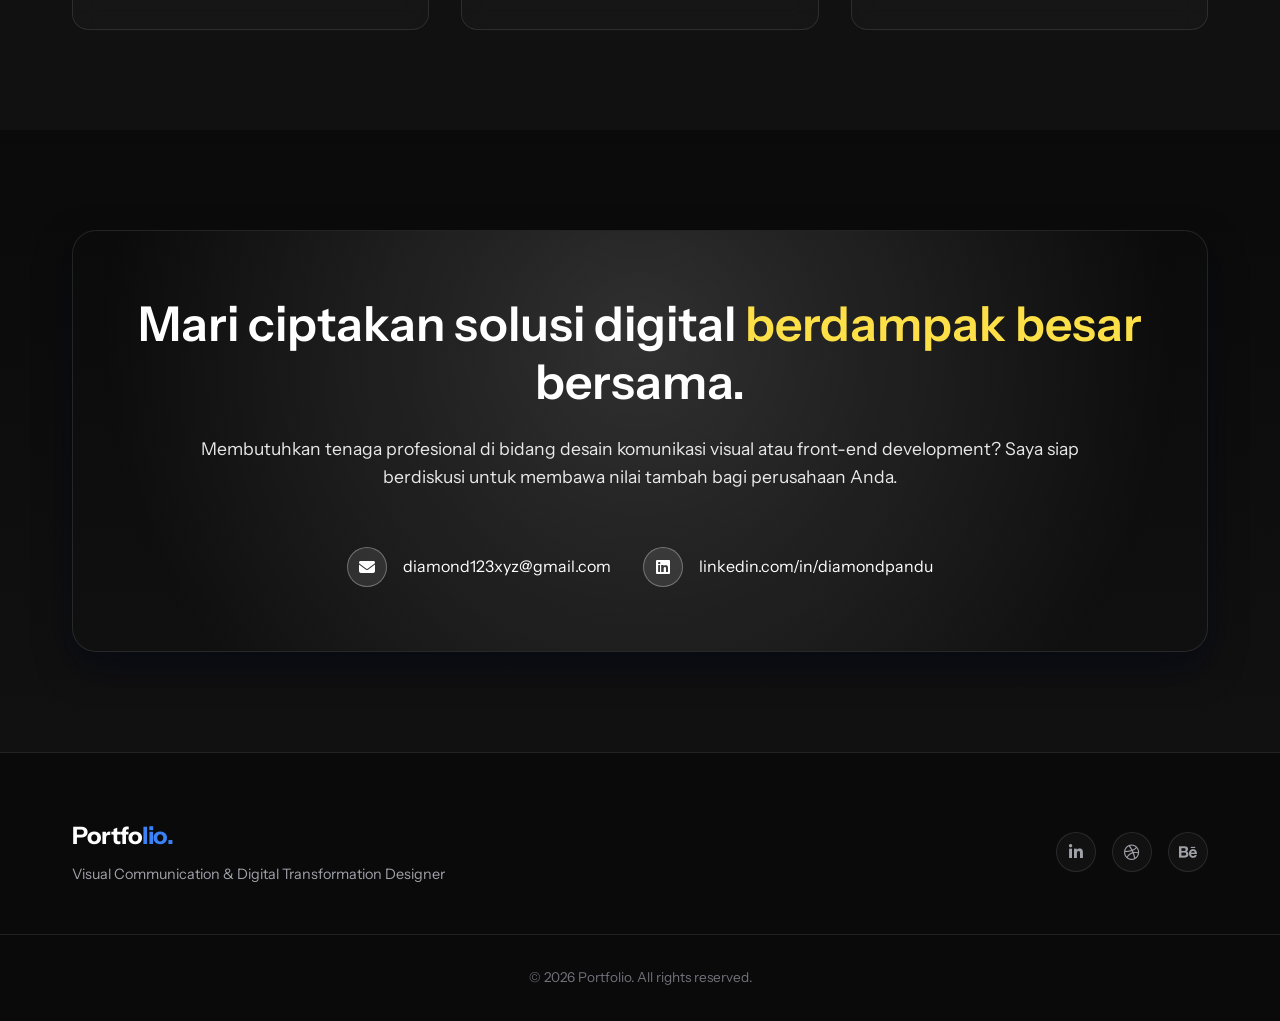
==== commit f8a26f28: "feat: change experience section name to Professional Experience & Portfolio" ====
--- a/index.html
+++ b/index.html
@@ -137,7 +137,7 @@
     <section id="experience" class="experience section-padding">
         <div class="container">
             <div class="section-header">
-                <h2 data-i18n="exp-header-title">Pengalaman <span>Profesional</span></h2>
+                <h2 data-i18n="exp-header-title">Professional Experience & <span>Portfolio</span></h2>
                 <p data-i18n="exp-header-subtitle">Rekam jejak karir yang berfokus pada transformasi digital dan
                     komunikasi visual strategis.</p>
             </div>
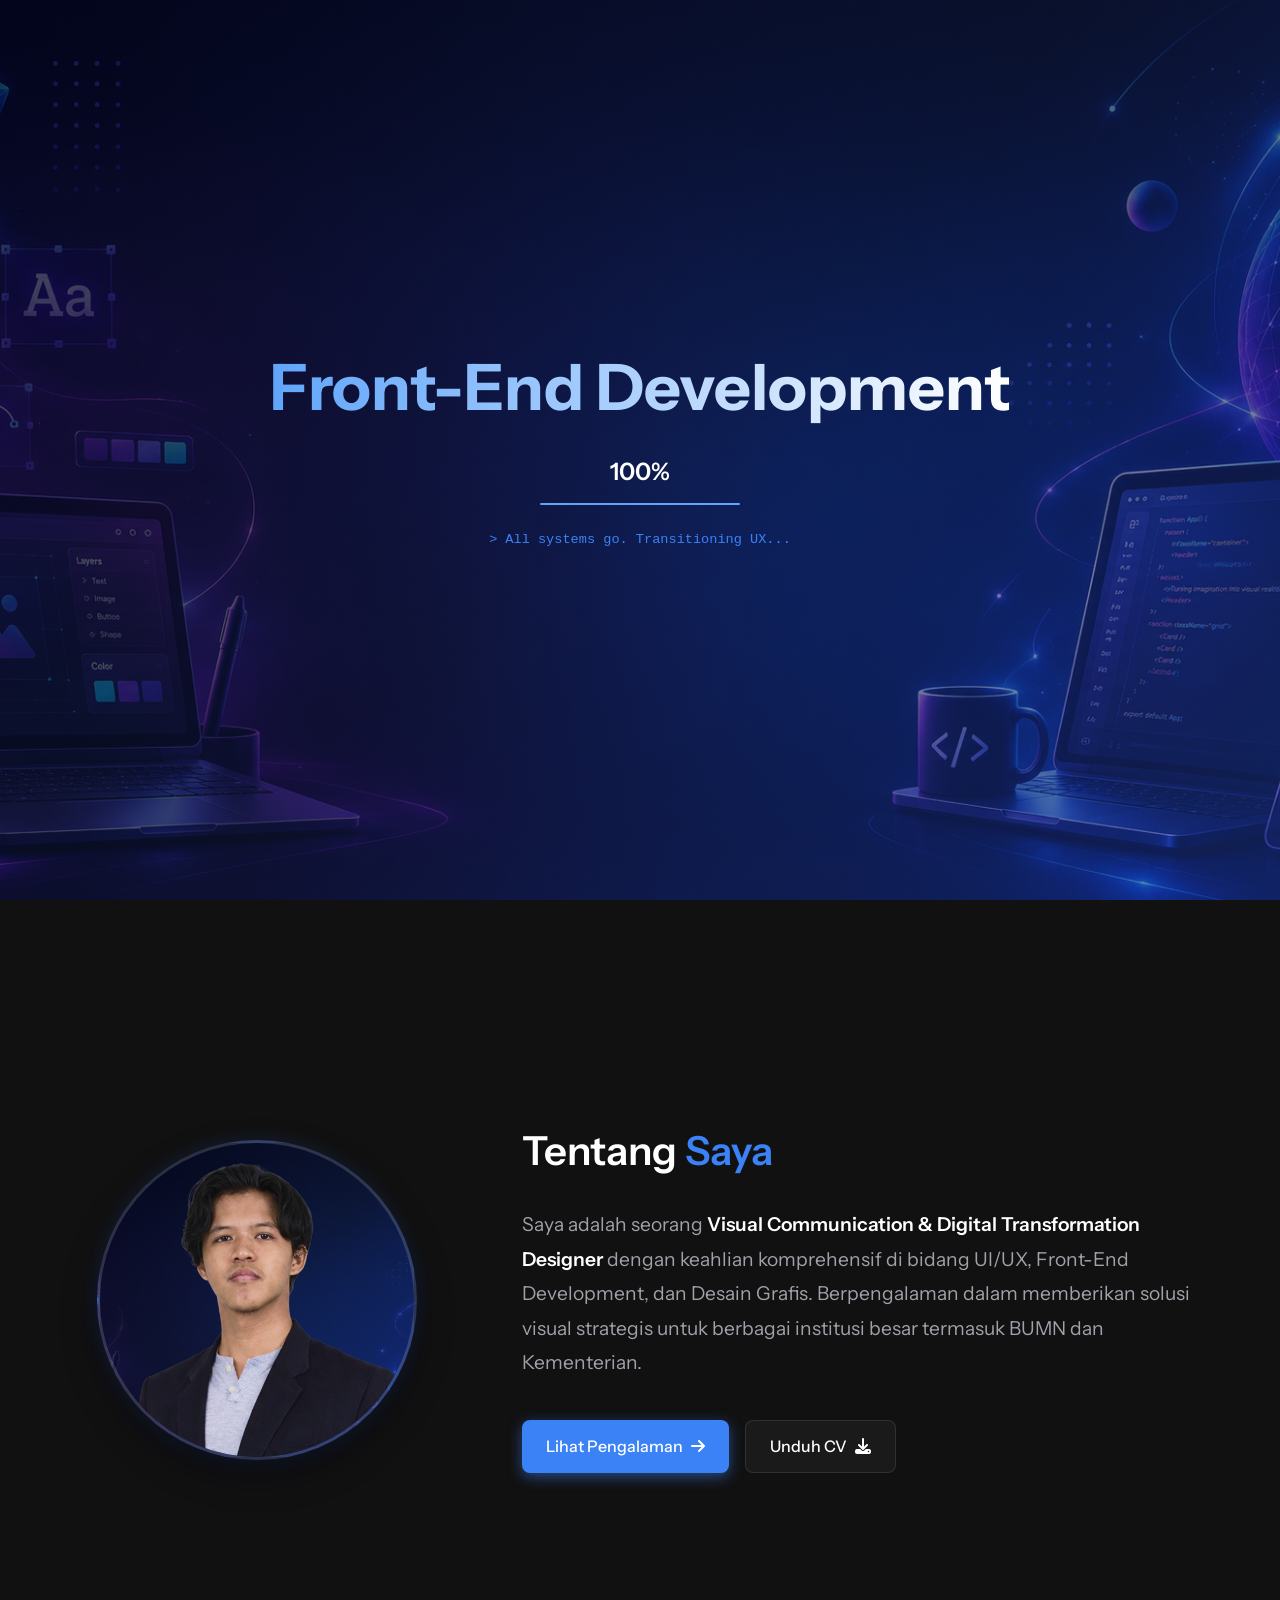
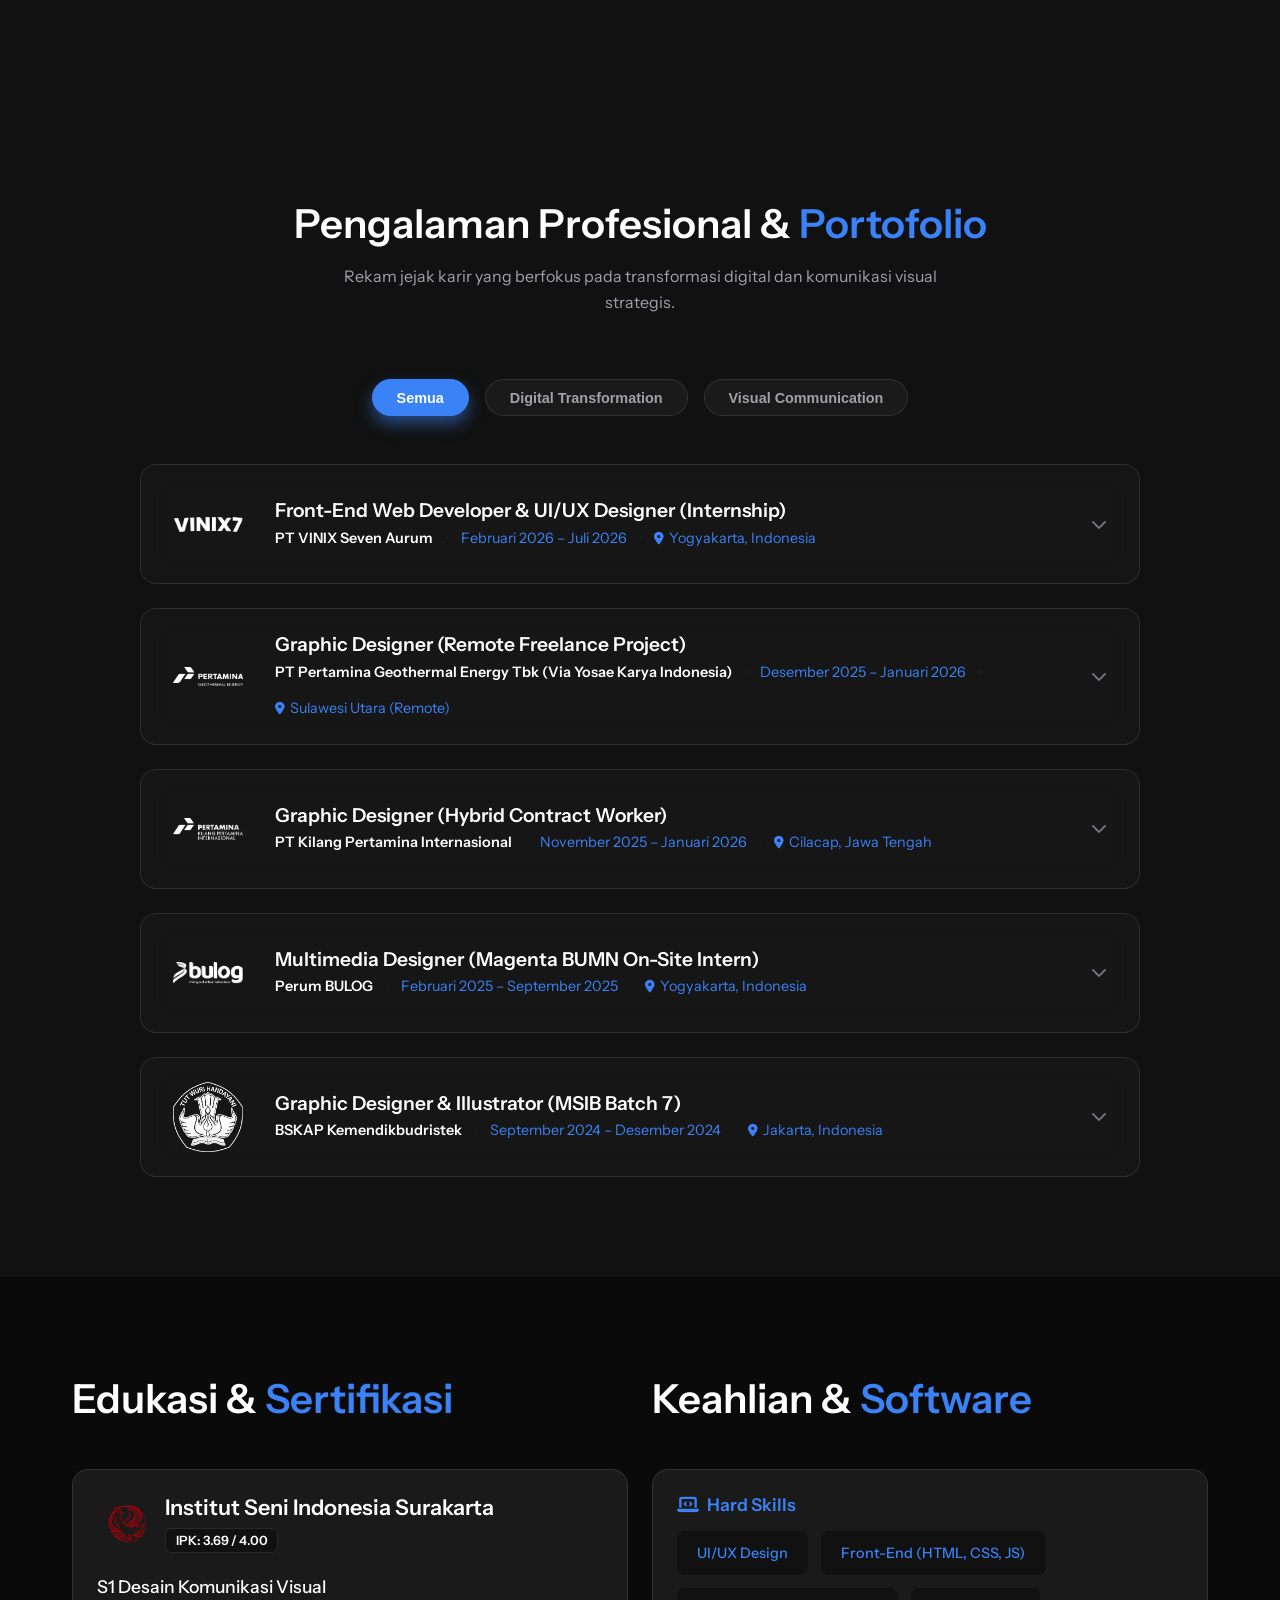
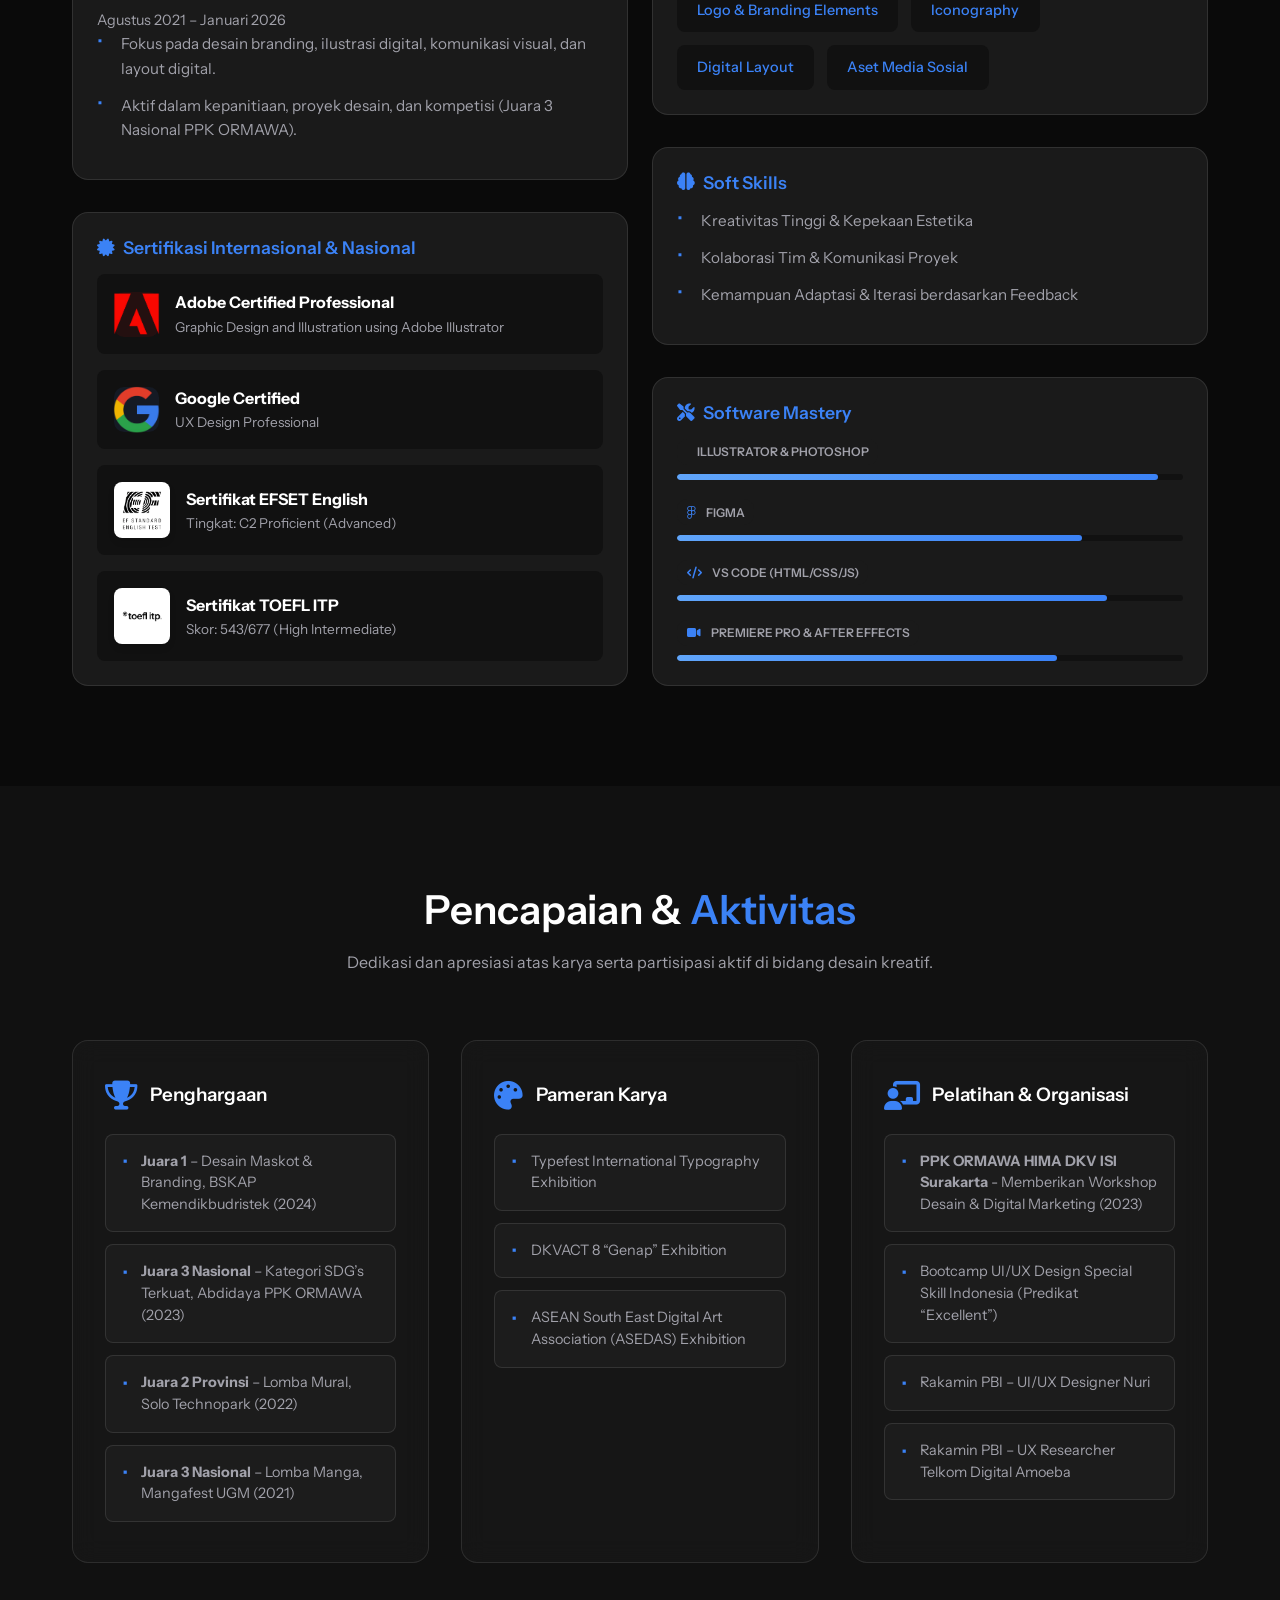
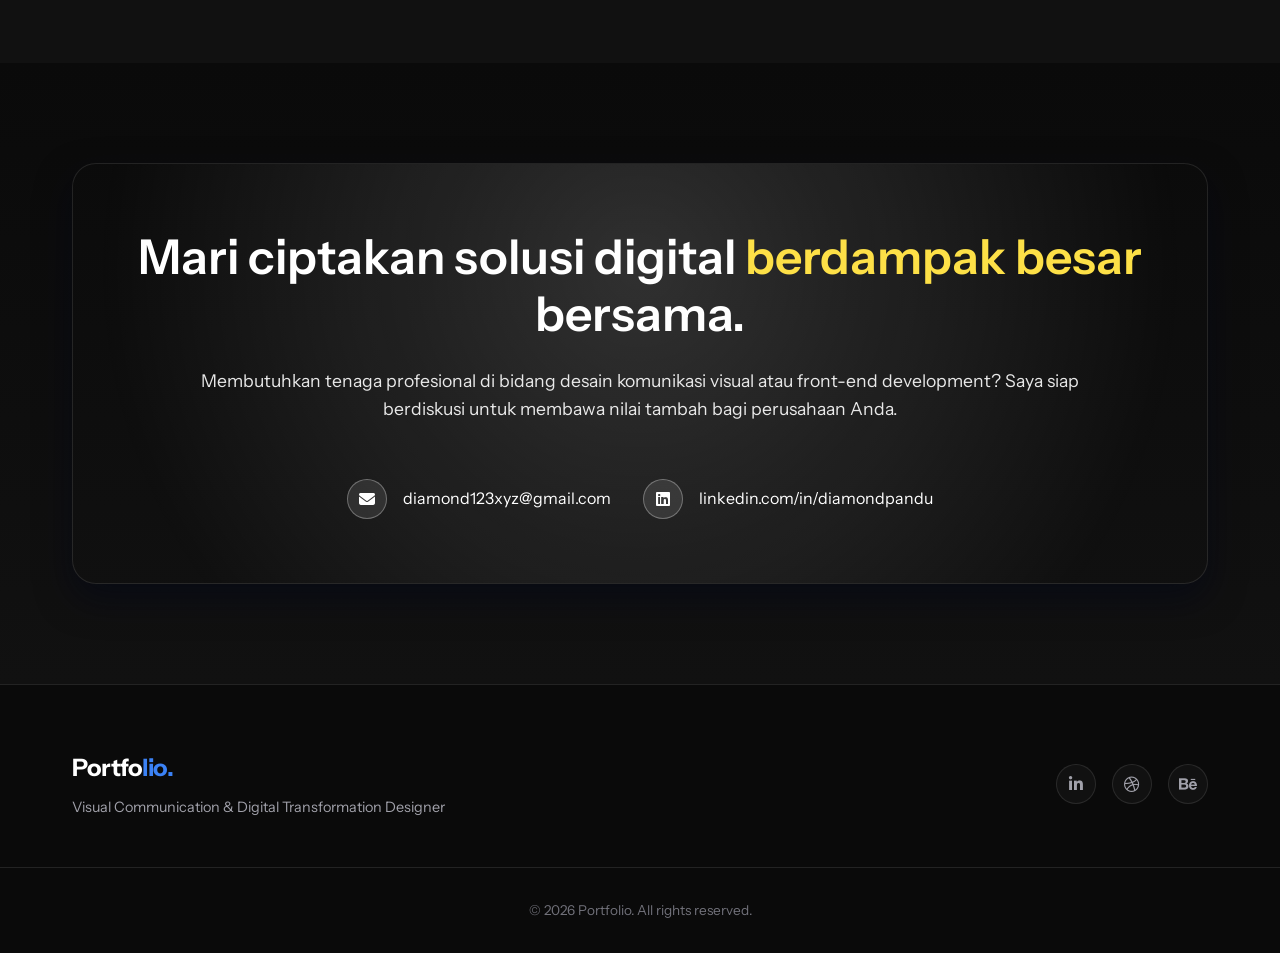
==== commit 61a55de1: "style: remove background container from achievements section icons and align titles horizontally to " ====
--- a/index.html
+++ b/index.html
@@ -572,8 +572,10 @@
             <div class="grid-3-cols">
                 <!-- Awards -->
                 <div class="achieve-card glass-effect">
-                    <div class="achieve-icon"><i class="fas fa-trophy"></i></div>
-                    <h3 data-i18n="ach-card-1-title">Penghargaan</h3>
+                    <div class="achieve-header-wrapper">
+                        <div class="achieve-icon"><i class="fas fa-trophy"></i></div>
+                        <h3 data-i18n="ach-card-1-title">Penghargaan</h3>
+                    </div>
                     <ul class="custom-list small-text">
                         <li data-i18n="ach-1"><strong>Juara 1</strong> – Desain Maskot & Branding, BSKAP
                             Kemendikbudristek (2024)</li>
@@ -587,8 +589,10 @@
 
                 <!-- Exhibitions -->
                 <div class="achieve-card glass-effect">
-                    <div class="achieve-icon"><i class="fas fa-palette"></i></div>
-                    <h3 data-i18n="ach-card-2-title">Pameran Karya</h3>
+                    <div class="achieve-header-wrapper">
+                        <div class="achieve-icon"><i class="fas fa-palette"></i></div>
+                        <h3 data-i18n="ach-card-2-title">Pameran Karya</h3>
+                    </div>
                     <ul class="custom-list small-text">
                         <li>Typefest International Typography Exhibition</li>
                         <li>DKVACT 8 “Genap” Exhibition</li>
@@ -598,8 +602,10 @@
 
                 <!-- Training & Organization -->
                 <div class="achieve-card glass-effect">
-                    <div class="achieve-icon"><i class="fas fa-chalkboard-teacher"></i></div>
-                    <h3 data-i18n="ach-card-3-title">Pelatihan & Organisasi</h3>
+                    <div class="achieve-header-wrapper">
+                        <div class="achieve-icon"><i class="fas fa-chalkboard-teacher"></i></div>
+                        <h3 data-i18n="ach-card-3-title">Pelatihan & Organisasi</h3>
+                    </div>
                     <ul class="custom-list small-text">
                         <li data-i18n="ach-org"><strong>PPK ORMAWA HIMA DKV ISI Surakarta</strong> - Memberikan Workshop
                             Desain & Digital Marketing (2023)</li>
--- a/style.css
+++ b/style.css
@@ -1072,21 +1072,24 @@
     border-color: var(--accent-primary);
 }
 
+.achieve-header-wrapper {
+    display: flex;
+    align-items: center;
+    gap: 0.8rem;
+    margin-bottom: 1.25rem;
+}
+
 .achieve-icon {
-    width: 50px;
-    height: 50px;
-    background: var(--accent-glow);
     color: var(--accent-primary);
     display: flex;
     align-items: center;
     justify-content: center;
-    border-radius: 12px;
-    font-size: 1.5rem;
-    margin-bottom: 1.5rem;
-}
-
-.achieve-card h3 {
-    margin-bottom: 1.5rem;
+    font-size: 1.8rem;
+    flex-shrink: 0;
+}
+
+.achieve-header-wrapper h3 {
+    margin: 0;
 }
 
 /* Contact Section */
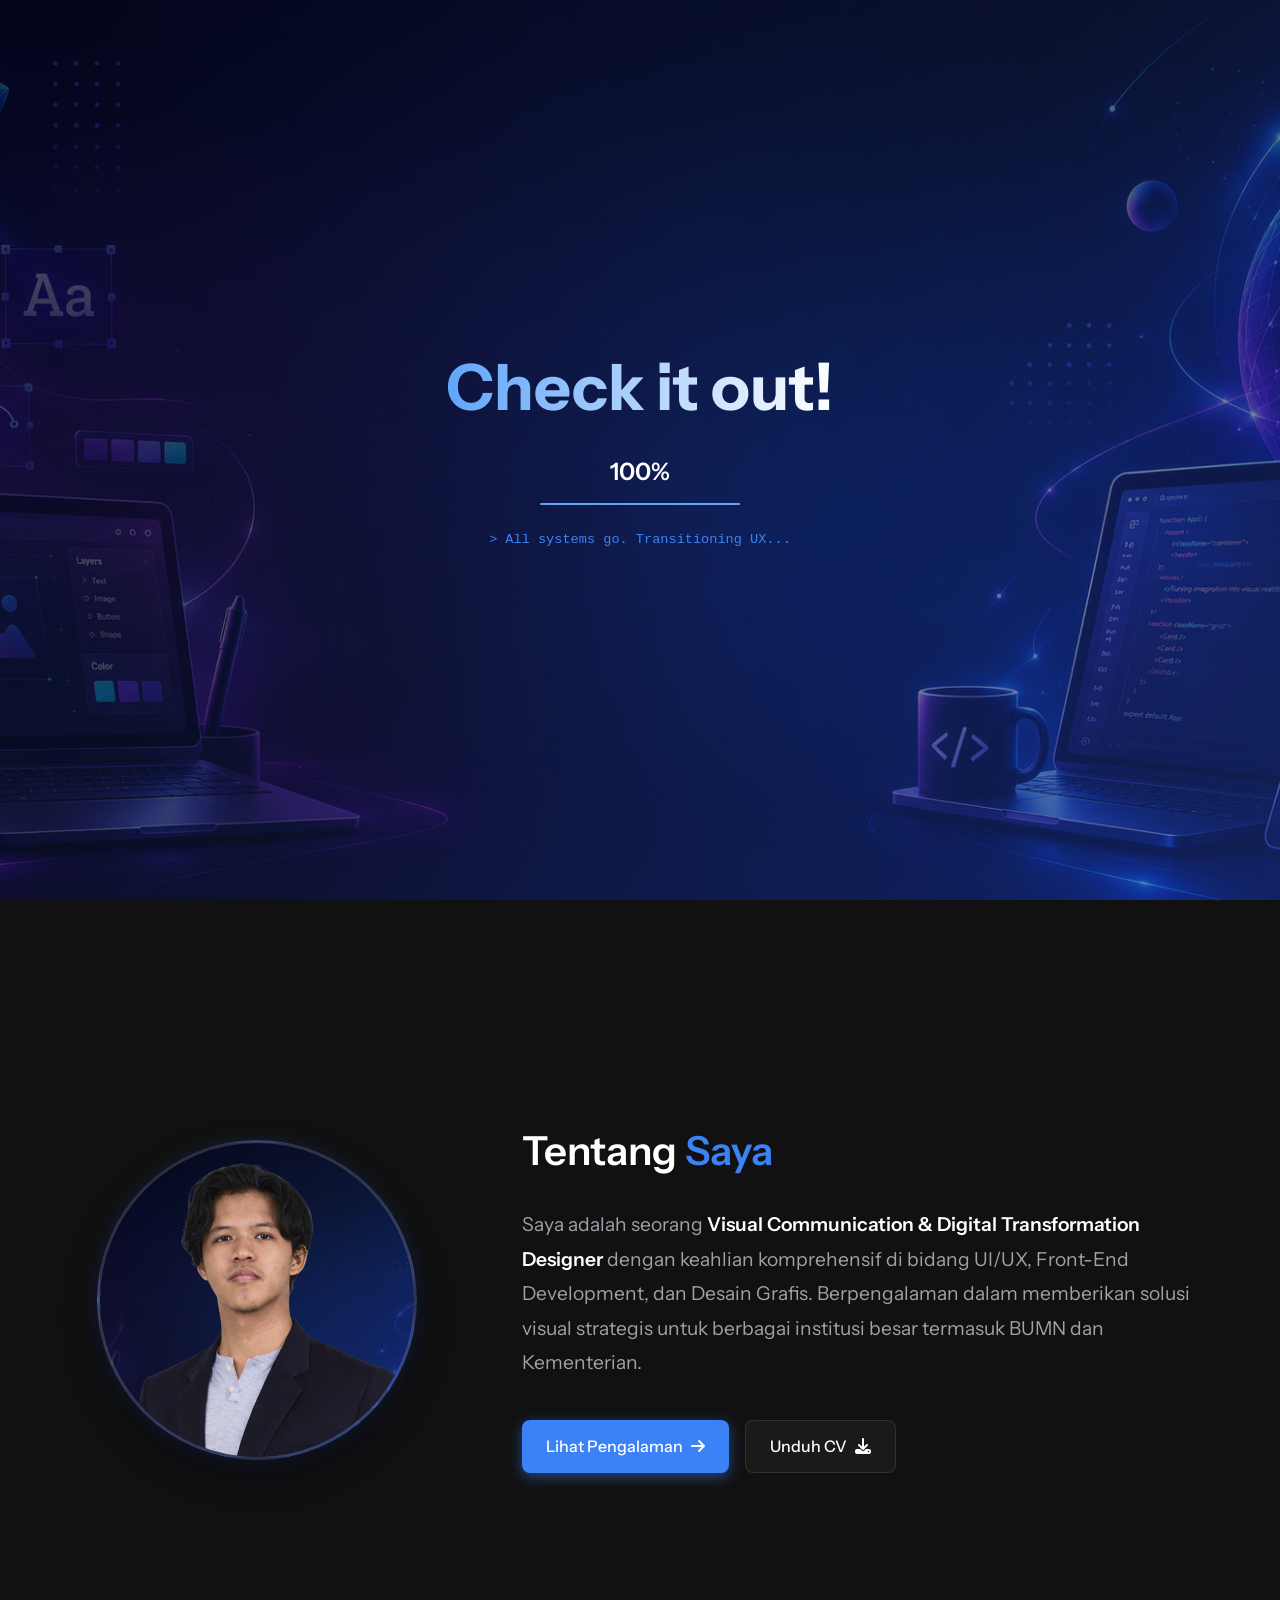
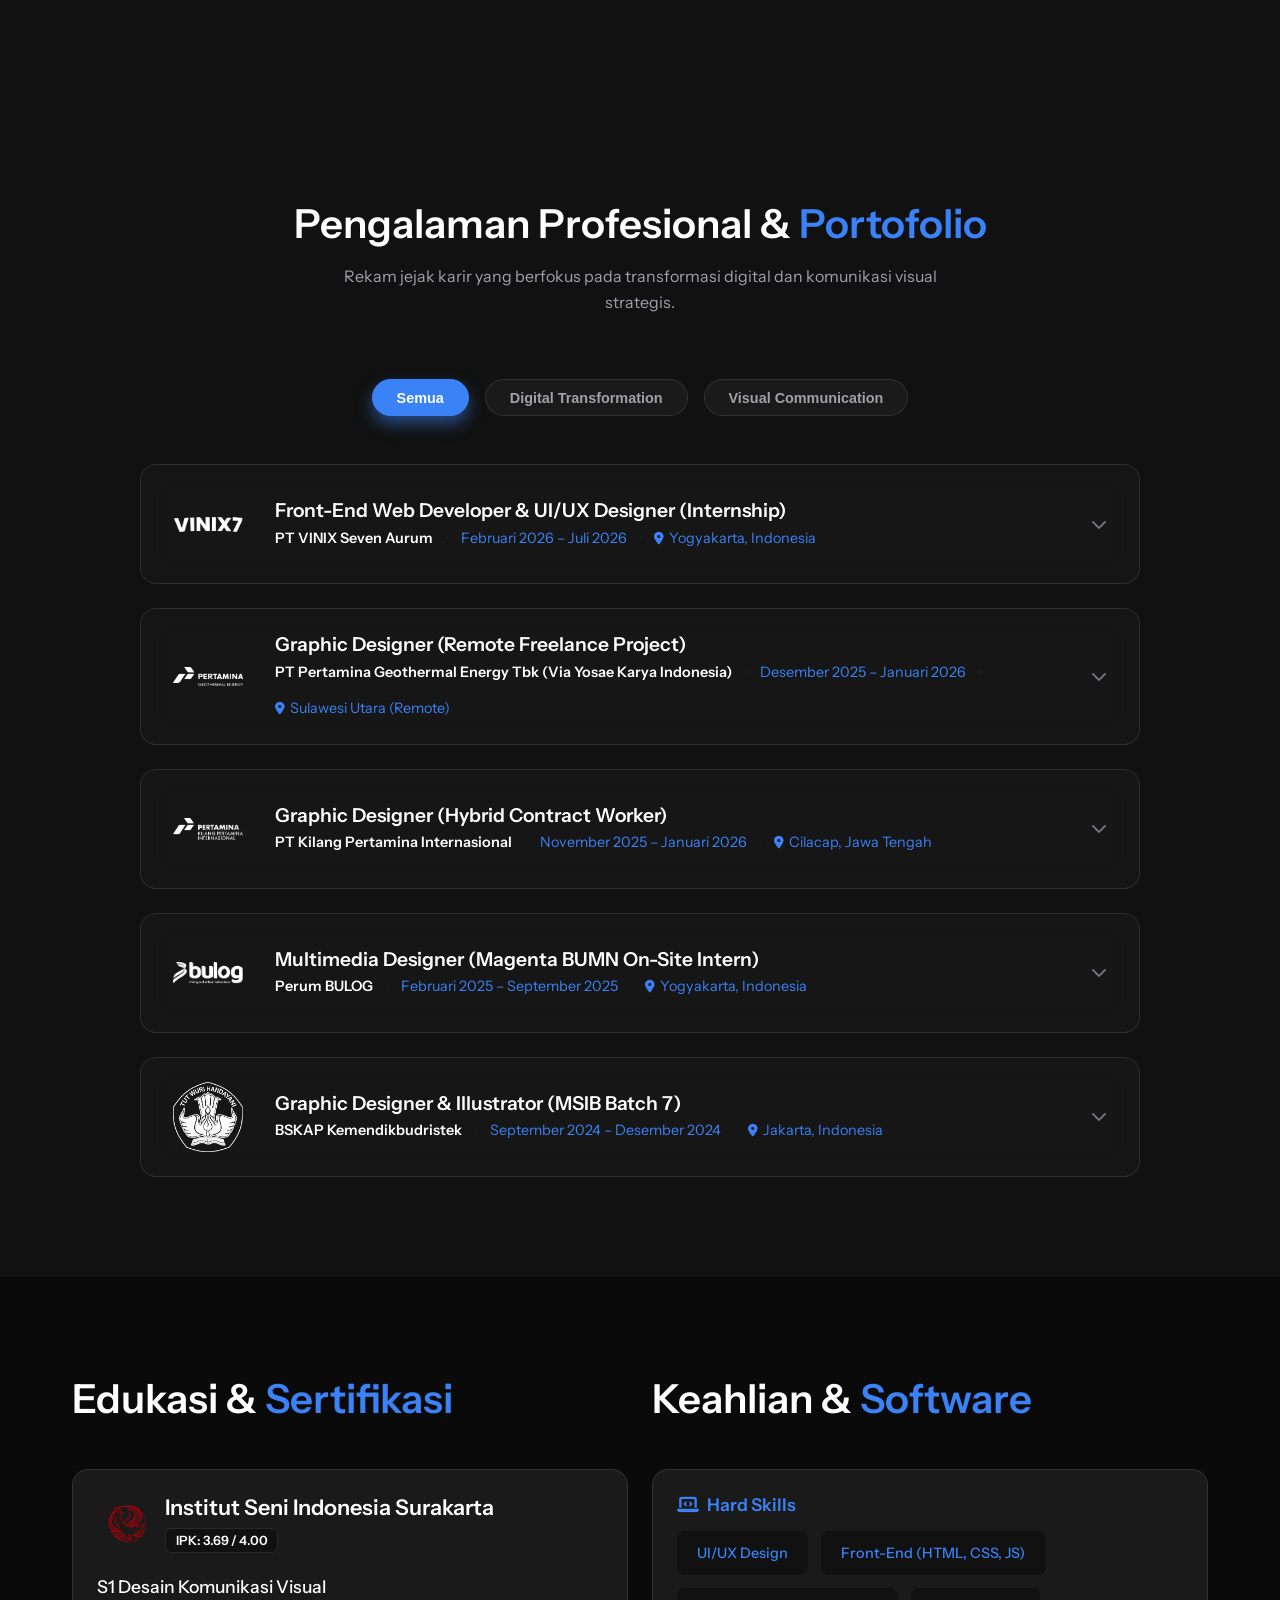
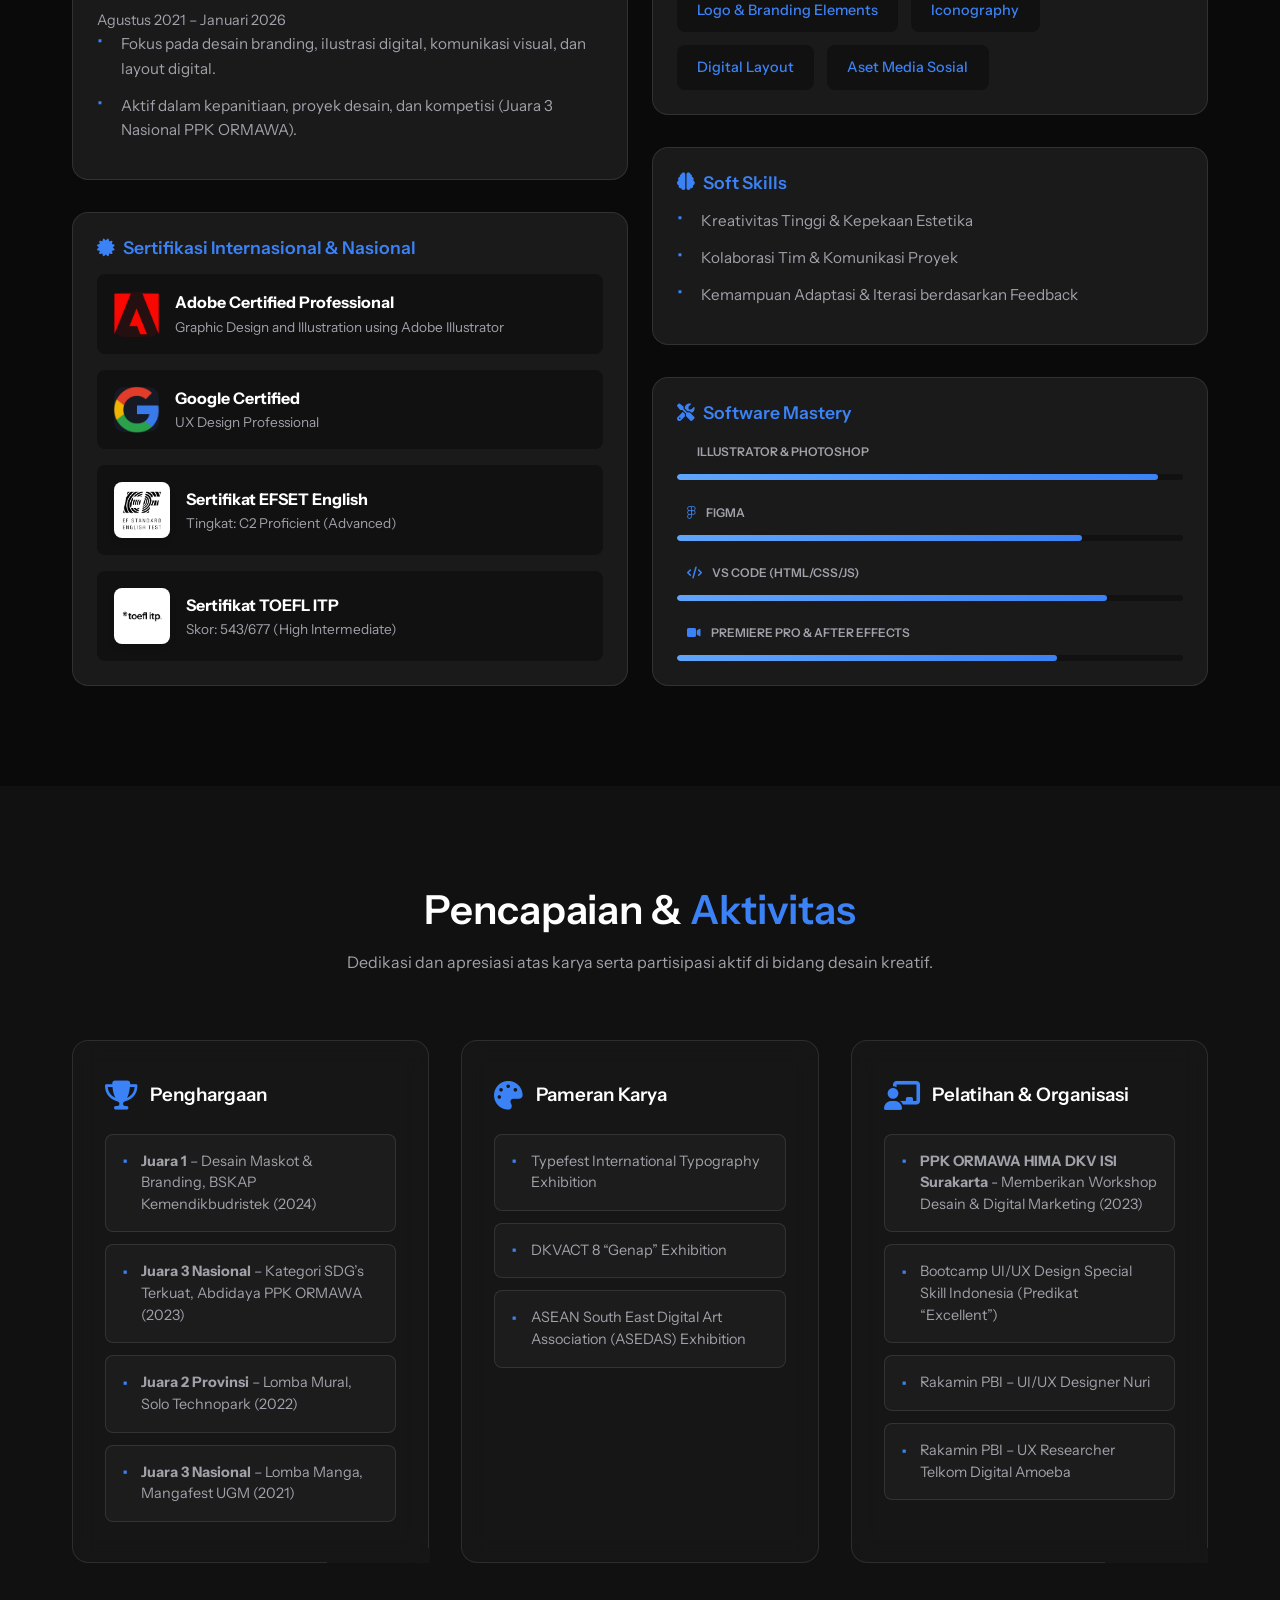
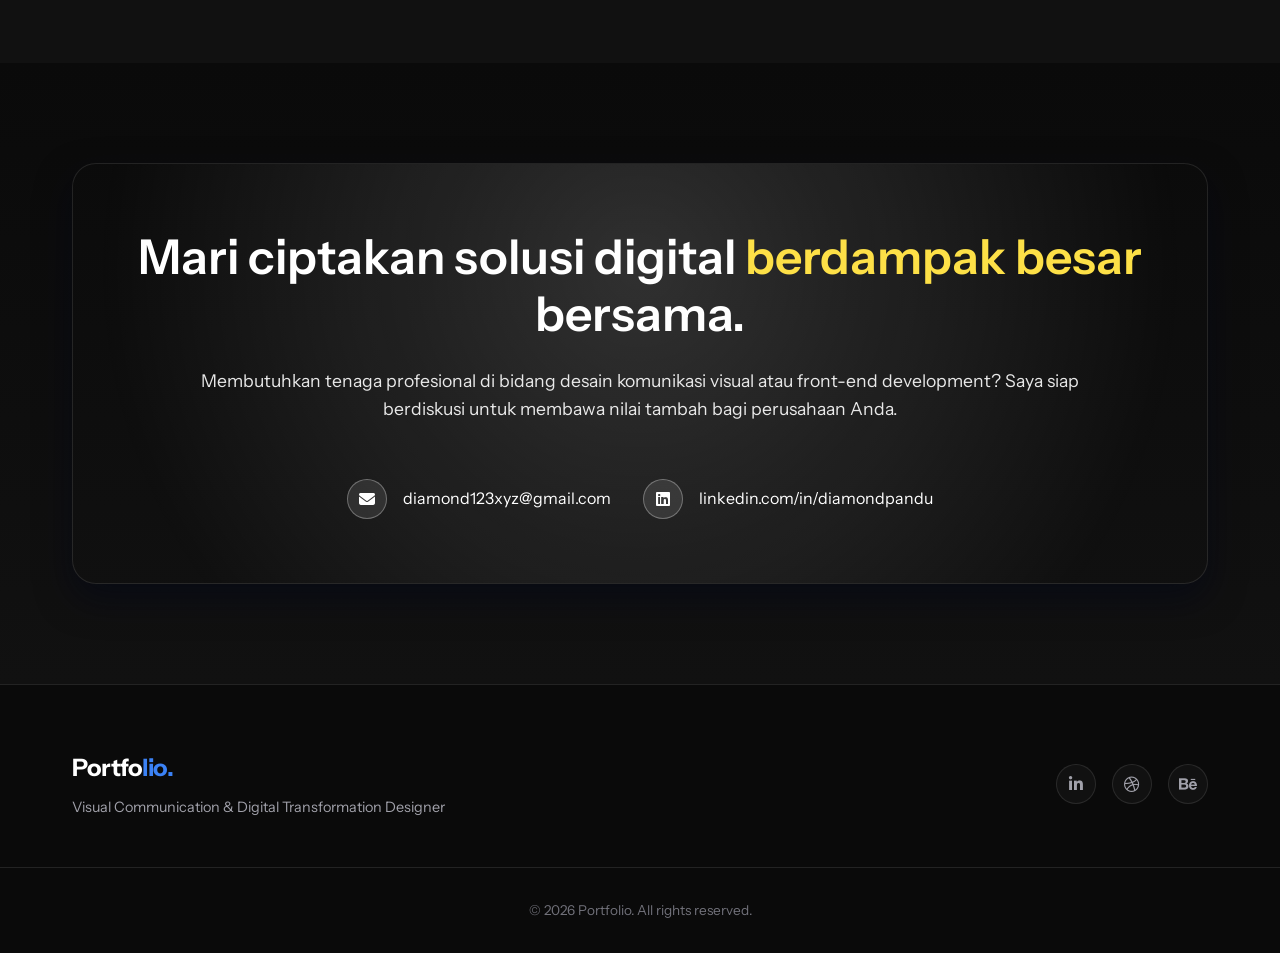
==== commit e0b2123d: "content: enhance all experience descriptions and portfolio summaries with project-specific details, " ====
--- a/index.html
+++ b/index.html
@@ -175,18 +175,10 @@
                     <div class="exp-details">
                         <div class="details-inner">
                             <ul>
-                                <li data-i18n="exp-1-bullet-1">Menerapkan metodologi <em>design thinking</em> melalui
-                                    tahapan riset pengguna, <em>wireframing</em>, <em>high-fidelity prototyping</em>,
-                                    dan
-                                    pengujian iteratif untuk memastikan setiap antarmuka digital selaras dengan
-                                    kebutuhan
-                                    fungsional pengguna dan tujuan strategis bisnis.</li>
-                                <li data-i18n="exp-1-bullet-2">Mengembangkan dan menstrukturisasi antarmuka web
-                                    (Front-End) secara presisi menggunakan HTML, CSS, dan JavaScript, menjembatani
-                                    hasil
-                                    rancangan UI/UX ke dalam produk web yang fungsional, interaktif, responsif, dan
-                                    siap
-                                    rilis.</li>
+                                <li data-i18n="exp-1-bullet-1">Merancang dan mengembangkan UI/UX serta Front-End untuk platform <strong>Indigo by Telkom – AI Synergy & Risk Engine</strong>, sebuah dashboard analitik risiko berbasis AI yang di-deploy live di Vercel.</li>
+                                <li data-i18n="exp-1-bullet-2">Mendesain antarmuka dan membangun Front-End website <strong>Minton – Badminton Ecosystem Platform</strong>, mencakup fitur <em>booking</em> lapangan, pendaftaran turnamen, dan komunitas pemain.</li>
+                                <li data-i18n="exp-1-bullet-3">Menerapkan metodologi <em>design thinking</em> end-to-end: riset pengguna, <em>wireframing</em>, <em>high-fidelity prototyping</em> di Figma, dan pengujian iteratif untuk validasi setiap keputusan desain.</li>
+                                <li data-i18n="exp-1-bullet-4">Mengembangkan antarmuka web responsif menggunakan HTML, CSS, dan JavaScript murni, memastikan performa optimal dan kompatibilitas lintas perangkat.</li>
                             </ul>
                             <a href="pages/portfolio-vinix.html" class="btn-portfolio"
                                 data-i18n="exp-btn-portfolio">Lihat
@@ -223,12 +215,9 @@
                     <div class="exp-details">
                         <div class="details-inner">
                             <ul>
-                                <li data-i18n="exp-2-bullet-1">Penanggung jawab Project Desain Presentasi PROPER PT
-                                    Pertamina Geothermal Energy Tbk Area Lahendong untuk penilaian kinerja pengelolaan
-                                    lingkungan hidup oleh Kementerian Lingkungan Hidup dan Kehutanan (40+ desain).</li>
-                                <li data-i18n="exp-2-bullet-2">Berhasil mengolah data kinerja lingkungan dan sosial yang
-                                    kompleks menjadi visual yang komunikatif dan profesional guna mendukung target
-                                    perusahaan meraih predikat PROPER EMAS.</li>
+                                <li data-i18n="exp-2-bullet-1">Penanggung jawab desain 40+ slide presentasi PROPER PT Pertamina Geothermal Energy Tbk Area Lahendong untuk penilaian kinerja lingkungan oleh Kementerian LHK RI.</li>
+                                <li data-i18n="exp-2-bullet-2">Mengembangkan konsep visual bertema inovasi sosial dan energi hijau, dengan palet warna khusus (hijau-kuning-putih) yang merepresentasikan ekosistem panas bumi dan pemberdayaan masyarakat petani binaan.</li>
+                                <li data-i18n="exp-2-bullet-3">Berhasil menyajikan data kinerja lingkungan kompleks menjadi infografis yang komunikatif, mendukung pencapaian perusahaan meraih predikat <strong>PROPER Hijau</strong> dari Kementerian LHK.</li>
                             </ul>
                             <a href="pages/portfolio-pertamina-geothermal.html" class="btn-portfolio"
                                 data-i18n="exp-btn-portfolio">Lihat Portofolio <i
@@ -264,14 +253,9 @@
                     <div class="exp-details">
                         <div class="details-inner">
                             <ul>
-                                <li data-i18n="exp-3-bullet-1">Penanggung jawab Project Desain Presentasi PROPER PT
-                                    Kilang
-                                    Pertamina Internasional Refinery Unit IV Cilacap untuk penilaian kinerja (40+
-                                    desain).
-                                </li>
-                                <li data-i18n="exp-3-bullet-2">Berhasil mengolah data kinerja lingkungan dan sosial yang
-                                    kompleks menjadi visual yang komunikatif guna mendukung raihan predikat PROPER EMAS.
-                                </li>
+                                <li data-i18n="exp-3-bullet-1">Penanggung jawab desain 40+ slide presentasi PROPER PT Kilang Pertamina Internasional RU IV Cilacap, bekerja secara hybrid di kantor maupun remote.</li>
+                                <li data-i18n="exp-3-bullet-2">Menerapkan pendekatan visual data-driven dengan infografis yang menggambarkan dampak pengelolaan limbah, emisi, hingga program CSR perusahaan secara terukur.</li>
+                                <li data-i18n="exp-3-bullet-3">Mendukung keberhasilan perusahaan meraih predikat <strong>PROPER EMAS</strong> dari Kementerian LHK melalui penyajian visual yang profesional dan strategis.</li>
                             </ul>
                             <a href="pages/portfolio-pertamina-internasional.html" class="btn-portfolio"
                                 data-i18n="exp-btn-portfolio">Lihat Portofolio <i
@@ -305,14 +289,10 @@
                     <div class="exp-details">
                         <div class="details-inner">
                             <ul>
-                                <li data-i18n="exp-4-bullet-1">Mendesain aset visual untuk keperluan kampanye digital &
-                                    non-digital sesuai dengan visual guideline perusahaan dan kebutuhan komunikasi
-                                    Bagian
-                                    Marketing Communication dan Hubungan Masyarakat.</li>
-                                <li data-i18n="exp-4-bullet-2">Optimasi visual media cetak dan media sosial Perum Bulog
-                                    Kanwil Yogyakarta.</li>
-                                <li data-i18n="exp-4-bullet-3"><em>Pencapaian: Sertifikat Magenta BUMN dengan Nilai A
-                                        (Sangat Memuaskan).</em></li>
+                                <li data-i18n="exp-4-bullet-1">Mendesain 50+ aset visual untuk kampanye digital & non-digital sesuai visual guideline perusahaan, mencakup konten media sosial, banner, poster, dan motion graphic.</li>
+                                <li data-i18n="exp-4-bullet-2">Memproduksi 2 video motion graphic untuk kampanye Instagram Reels: "Beras untuk Generasi Emas" dan "Packaging Baru Setra Ramos" yang menargetkan audiens millennial.</li>
+                                <li data-i18n="exp-4-bullet-3">Mengoptimasi desain media cetak (poster SPHP, banner beras ramos, poster K3) untuk kebutuhan komunikasi Bagian Marketing Communication dan Hubungan Masyarakat.</li>
+                                <li data-i18n="exp-4-bullet-4"><em>Pencapaian: Sertifikat Magenta BUMN dengan Nilai A (Sangat Memuaskan).</em></li>
                             </ul>
                             <a href="pages/portfolio-bulog.html" class="btn-portfolio"
                                 data-i18n="exp-btn-portfolio">Lihat
@@ -347,13 +327,10 @@
                     <div class="exp-details">
                         <div class="details-inner">
                             <ul>
-                                <li data-i18n="exp-5-bullet-1">Membuat ilustrasi, ikon, dan aset branding untuk Program
-                                    Nasional Pusat Perbukuan.</li>
-                                <li data-i18n="exp-5-bullet-2">Berkolaborasi dengan divisi humas dalam penyusunan desain
-                                    konten sosial media.</li>
-                                <li data-i18n="exp-5-bullet-3">Mendesain Buku Pedoman ZI-WBK | WBBM BSKAP 2024 dan
-                                    Ilustrasi
-                                    Buku Non-Teks Komik Jenjang E untuk Kampanye Anti-Bullying.</li>
+                                <li data-i18n="exp-5-bullet-1">Mendesain sistem identitas visual berupa maskot & branding elements untuk Program Nasional Pusat Perbukuan, dan <strong>meraih Juara 1</strong> dalam kompetisi Desain Maskot & Branding BSKAP 2024.</li>
+                                <li data-i18n="exp-5-bullet-2">Mendesain Buku Pedoman ZI-WBK | WBBM BSKAP 2024 (60+ halaman) dengan tata letak yang informatif dan konsisten dengan identitas lembaga.</li>
+                                <li data-i18n="exp-5-bullet-3">Membuat ilustrasi Buku Non-Teks Komik Jenjang E untuk Kampanye Anti-Bullying, menerjemahkan pesan edukasi ke dalam visual yang menarik bagi pembaca anak.</li>
+                                <li data-i18n="exp-5-bullet-4">Berkolaborasi dengan divisi humas dalam perancangan aset konten media sosial resmi BSKAP Kemendikbudristek.</li>
                             </ul>
                             <a href="pages/portfolio-bskap.html" class="btn-portfolio"
                                 data-i18n="exp-btn-portfolio">Lihat
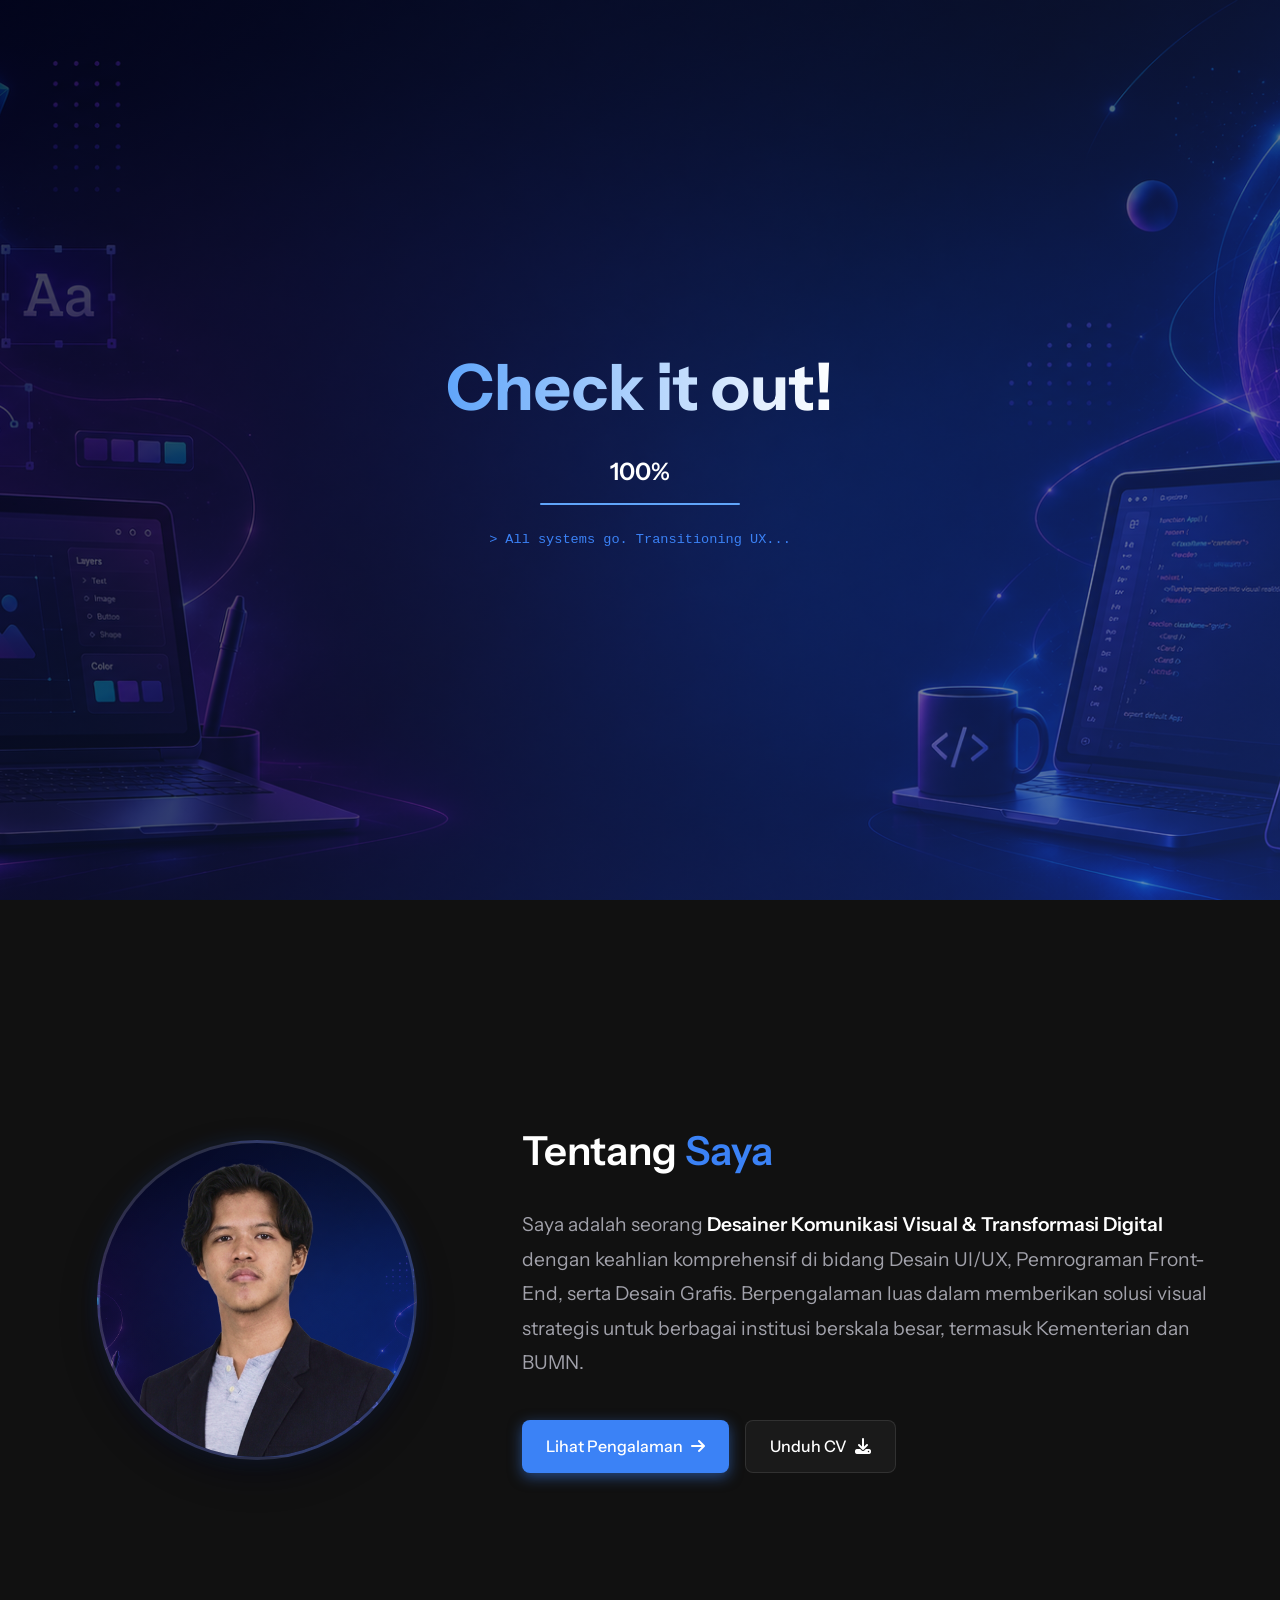
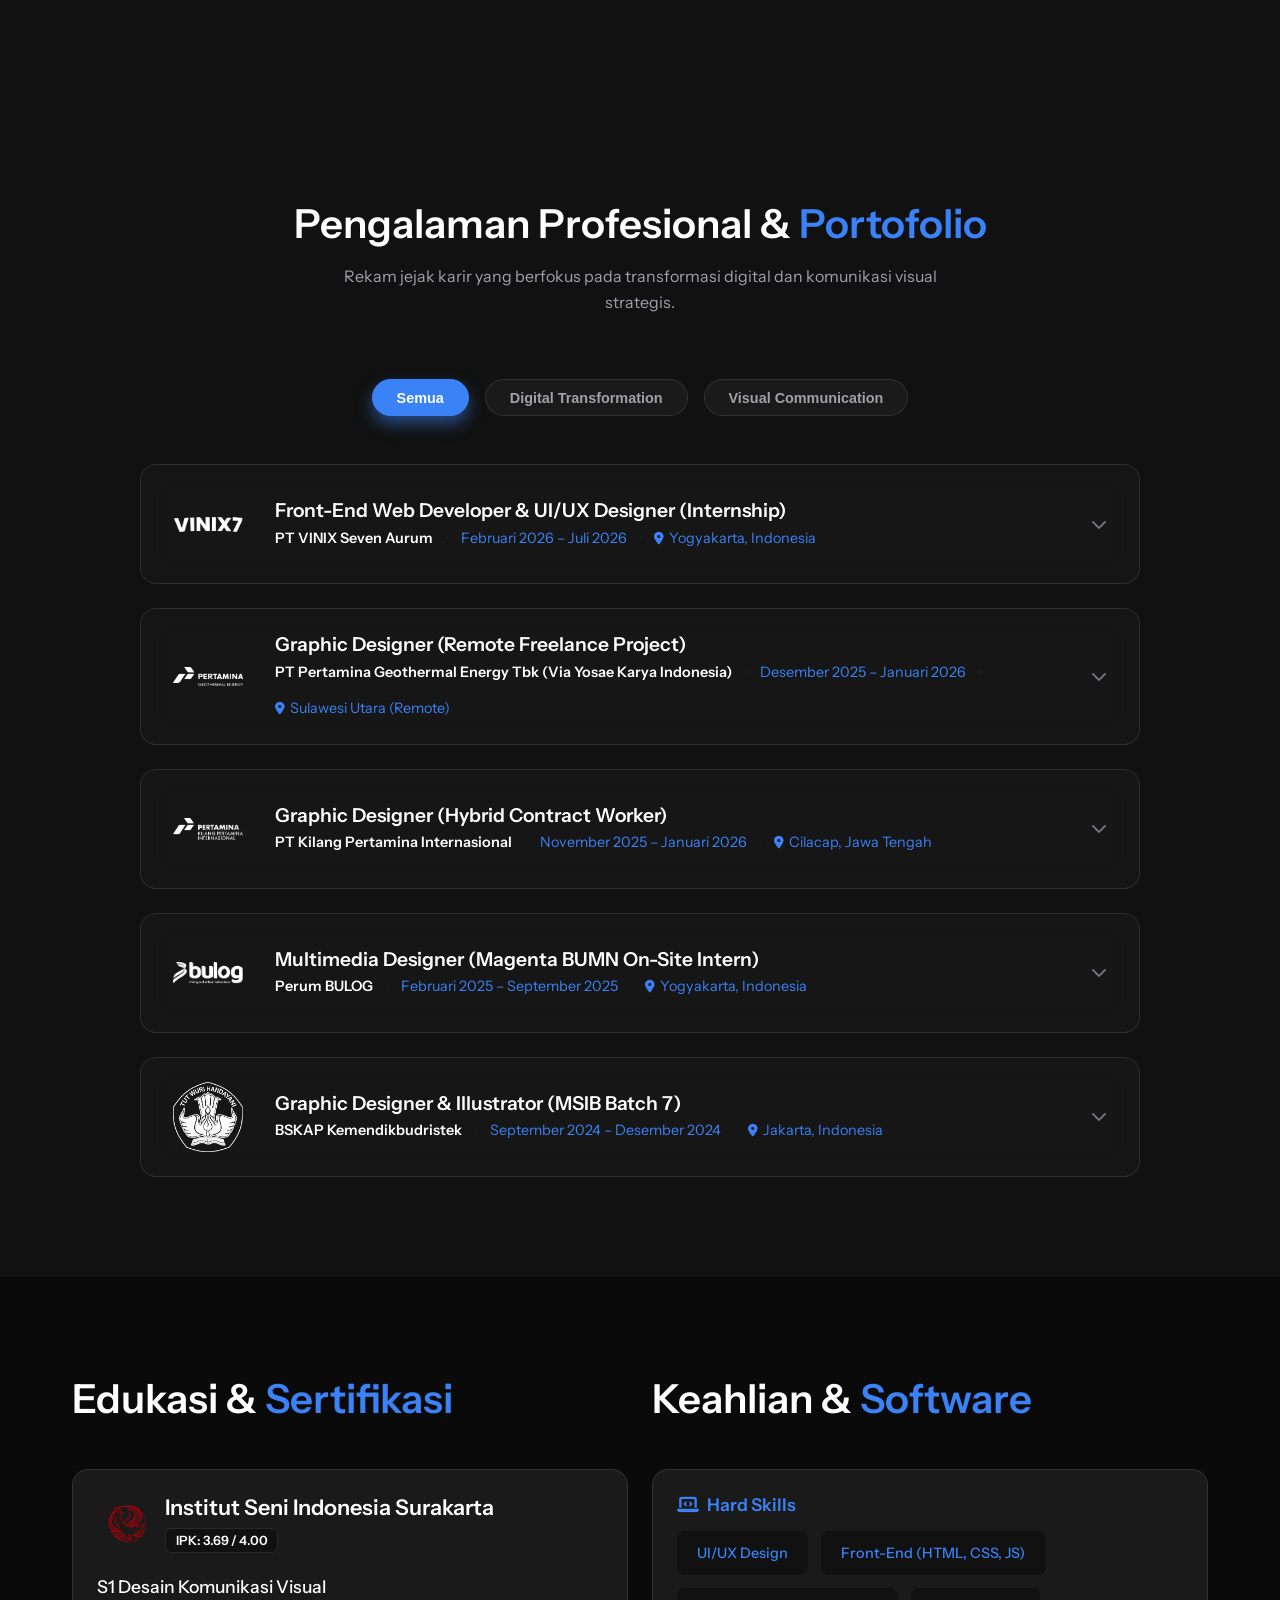
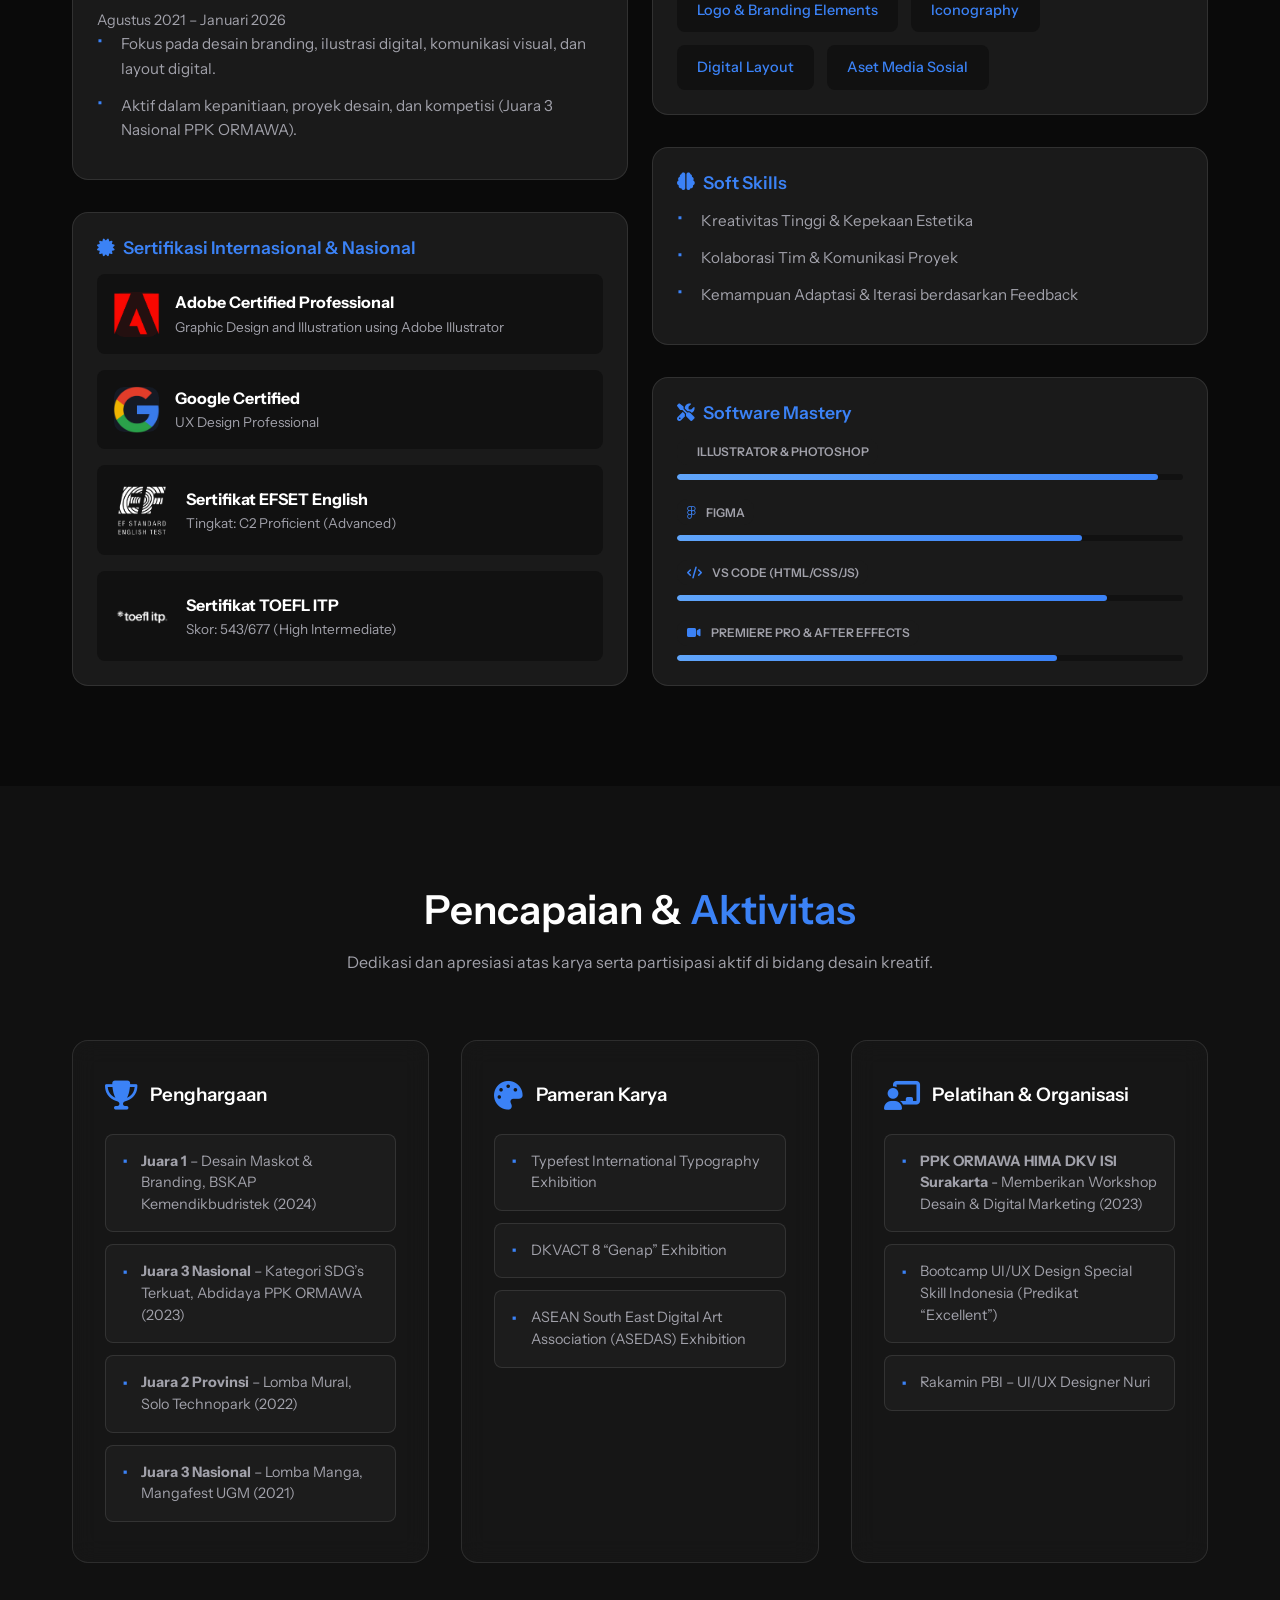
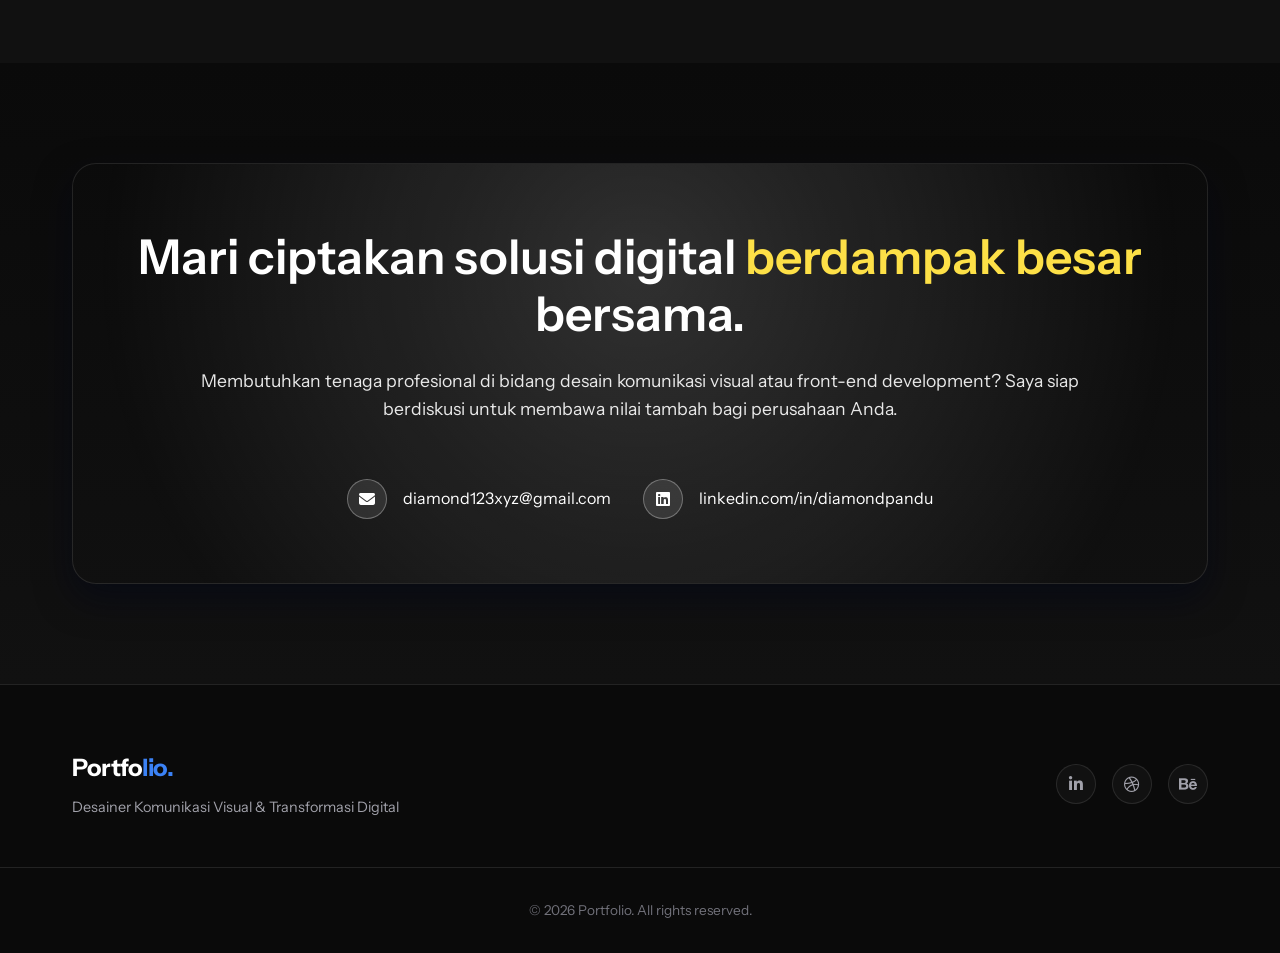
==== commit 4c554f52: "Enhance mobile experience design, add dual-language CV dropdown, update certificates and trainings" ====
--- a/index.html
+++ b/index.html
@@ -72,7 +72,8 @@
                 style="max-width: 1000px; margin: 0 auto; text-align: center; display: flex; flex-direction: column; align-items: center; padding-top: 60px;">
                 <div class="badge" data-i18n="hero-badge">Portofolio Diamond Pandu</div>
                 <h1 class="hero-title" data-i18n="hero-title" style="margin-bottom: 2rem;">Dari Imajinasi hingga
-                    <span>Eksekusi,</span><br> Mengubah Ide Kreatif menjadi<br> Realitas Visual yang <span>Memukau.</span>
+                    <span>Eksekusi,</span><br> Mengubah Ide Kreatif menjadi<br> Realitas Visual yang
+                    <span>Memukau.</span>
                 </h1>
                 <div class="trust-indicators" style="margin-top: 3.5rem;">
                     <p data-i18n="hero-trust">Berpengalaman memberikan dampak positif di:</p>
@@ -126,8 +127,14 @@
                 <div class="hero-actions" style="margin-top: 2rem; margin-bottom: 0;">
                     <a href="#experience" class="btn-primary" data-i18n="hero-btn-exp">Lihat Pengalaman <i
                             class="fas fa-arrow-right"></i></a>
-                    <a href="#contact" class="btn-secondary" data-i18n="hero-btn-cv">Unduh CV <i
-                            class="fas fa-download"></i></a>
+                    <div class="cv-dropdown-wrapper" style="position: relative; display: inline-flex;">
+                        <a href="javascript:void(0)" class="btn-secondary cv-dropdown-btn" data-i18n="hero-btn-cv">Unduh
+                            CV <i class="fas fa-download"></i></a>
+                        <div class="cv-dropdown-content" id="cvDropdown">
+                            <a href="#" target="_blank" data-i18n="cv-id">Versi Bahasa Indonesia</a>
+                            <a href="#" target="_blank" data-i18n="cv-en">English Version</a>
+                        </div>
+                    </div>
                 </div>
             </div>
         </div>
@@ -175,10 +182,18 @@
                     <div class="exp-details">
                         <div class="details-inner">
                             <ul>
-                                <li data-i18n="exp-1-bullet-1">Merancang dan mengembangkan UI/UX serta Front-End untuk platform <strong>Indigo by Telkom – AI Synergy & Risk Engine</strong>, sebuah dashboard analitik risiko berbasis AI yang di-deploy live di Vercel.</li>
-                                <li data-i18n="exp-1-bullet-2">Mendesain antarmuka dan membangun Front-End website <strong>Minton – Badminton Ecosystem Platform</strong>, mencakup fitur <em>booking</em> lapangan, pendaftaran turnamen, dan komunitas pemain.</li>
-                                <li data-i18n="exp-1-bullet-3">Menerapkan metodologi <em>design thinking</em> end-to-end: riset pengguna, <em>wireframing</em>, <em>high-fidelity prototyping</em> di Figma, dan pengujian iteratif untuk validasi setiap keputusan desain.</li>
-                                <li data-i18n="exp-1-bullet-4">Mengembangkan antarmuka web responsif menggunakan HTML, CSS, dan JavaScript murni, memastikan performa optimal dan kompatibilitas lintas perangkat.</li>
+                                <li data-i18n="exp-1-bullet-1">Merancang dan mengembangkan UI/UX serta Front-End untuk
+                                    platform <strong>Indigo by Telkom – AI Synergy & Risk Engine</strong>, sebuah
+                                    dashboard analitik risiko berbasis AI yang di-deploy live di Vercel.</li>
+                                <li data-i18n="exp-1-bullet-2">Mendesain antarmuka dan membangun Front-End website
+                                    <strong>Minton – Badminton Ecosystem Platform</strong>, mencakup fitur
+                                    <em>booking</em> lapangan, pendaftaran turnamen, dan komunitas pemain.</li>
+                                <li data-i18n="exp-1-bullet-3">Menerapkan metodologi <em>design thinking</em>
+                                    end-to-end: riset pengguna, <em>wireframing</em>, <em>high-fidelity prototyping</em>
+                                    di Figma, dan pengujian iteratif untuk validasi setiap keputusan desain.</li>
+                                <li data-i18n="exp-1-bullet-4">Mengembangkan antarmuka web responsif menggunakan HTML,
+                                    CSS, dan JavaScript murni, memastikan performa optimal dan kompatibilitas lintas
+                                    perangkat.</li>
                             </ul>
                             <a href="pages/portfolio-vinix.html" class="btn-portfolio"
                                 data-i18n="exp-btn-portfolio">Lihat
@@ -215,9 +230,15 @@
                     <div class="exp-details">
                         <div class="details-inner">
                             <ul>
-                                <li data-i18n="exp-2-bullet-1">Penanggung jawab desain 40+ slide presentasi PROPER PT Pertamina Geothermal Energy Tbk Area Lahendong untuk penilaian kinerja lingkungan oleh Kementerian LHK RI.</li>
-                                <li data-i18n="exp-2-bullet-2">Mengembangkan konsep visual bertema inovasi sosial dan energi hijau, dengan palet warna khusus (hijau-kuning-putih) yang merepresentasikan ekosistem panas bumi dan pemberdayaan masyarakat petani binaan.</li>
-                                <li data-i18n="exp-2-bullet-3">Berhasil menyajikan data kinerja lingkungan kompleks menjadi infografis yang komunikatif, mendukung pencapaian perusahaan meraih predikat <strong>PROPER Hijau</strong> dari Kementerian LHK.</li>
+                                <li data-i18n="exp-2-bullet-1">Penanggung jawab desain 40+ slide presentasi PROPER PT
+                                    Pertamina Geothermal Energy Tbk Area Lahendong untuk penilaian kinerja lingkungan
+                                    oleh Kementerian LHK RI.</li>
+                                <li data-i18n="exp-2-bullet-2">Mengembangkan konsep visual bertema inovasi sosial dan
+                                    energi hijau, dengan palet warna khusus (hijau-kuning-putih) yang merepresentasikan
+                                    ekosistem panas bumi dan pemberdayaan masyarakat petani binaan.</li>
+                                <li data-i18n="exp-2-bullet-3">Berhasil menyajikan data kinerja lingkungan kompleks
+                                    menjadi infografis yang komunikatif, mendukung pencapaian perusahaan meraih predikat
+                                    <strong>PROPER Hijau</strong> dari Kementerian LHK.</li>
                             </ul>
                             <a href="pages/portfolio-pertamina-geothermal.html" class="btn-portfolio"
                                 data-i18n="exp-btn-portfolio">Lihat Portofolio <i
@@ -253,9 +274,15 @@
                     <div class="exp-details">
                         <div class="details-inner">
                             <ul>
-                                <li data-i18n="exp-3-bullet-1">Penanggung jawab desain 40+ slide presentasi PROPER PT Kilang Pertamina Internasional RU IV Cilacap, bekerja secara hybrid di kantor maupun remote.</li>
-                                <li data-i18n="exp-3-bullet-2">Menerapkan pendekatan visual data-driven dengan infografis yang menggambarkan dampak pengelolaan limbah, emisi, hingga program CSR perusahaan secara terukur.</li>
-                                <li data-i18n="exp-3-bullet-3">Mendukung keberhasilan perusahaan meraih predikat <strong>PROPER EMAS</strong> dari Kementerian LHK melalui penyajian visual yang profesional dan strategis.</li>
+                                <li data-i18n="exp-3-bullet-1">Penanggung jawab desain 40+ slide presentasi PROPER PT
+                                    Kilang Pertamina Internasional RU IV Cilacap, bekerja secara hybrid di kantor maupun
+                                    remote.</li>
+                                <li data-i18n="exp-3-bullet-2">Menerapkan pendekatan visual data-driven dengan
+                                    infografis yang menggambarkan dampak pengelolaan limbah, emisi, hingga program CSR
+                                    perusahaan secara terukur.</li>
+                                <li data-i18n="exp-3-bullet-3">Mendukung keberhasilan perusahaan meraih predikat
+                                    <strong>PROPER EMAS</strong> dari Kementerian LHK melalui penyajian visual yang
+                                    profesional dan strategis.</li>
                             </ul>
                             <a href="pages/portfolio-pertamina-internasional.html" class="btn-portfolio"
                                 data-i18n="exp-btn-portfolio">Lihat Portofolio <i
@@ -289,10 +316,17 @@
                     <div class="exp-details">
                         <div class="details-inner">
                             <ul>
-                                <li data-i18n="exp-4-bullet-1">Mendesain 50+ aset visual untuk kampanye digital & non-digital sesuai visual guideline perusahaan, mencakup konten media sosial, banner, poster, dan motion graphic.</li>
-                                <li data-i18n="exp-4-bullet-2">Memproduksi 2 video motion graphic untuk kampanye Instagram Reels: "Beras untuk Generasi Emas" dan "Packaging Baru Setra Ramos" yang menargetkan audiens millennial.</li>
-                                <li data-i18n="exp-4-bullet-3">Mengoptimasi desain media cetak (poster SPHP, banner beras ramos, poster K3) untuk kebutuhan komunikasi Bagian Marketing Communication dan Hubungan Masyarakat.</li>
-                                <li data-i18n="exp-4-bullet-4"><em>Pencapaian: Sertifikat Magenta BUMN dengan Nilai A (Sangat Memuaskan).</em></li>
+                                <li data-i18n="exp-4-bullet-1">Mendesain 50+ aset visual untuk kampanye digital &
+                                    non-digital sesuai visual guideline perusahaan, mencakup konten media sosial,
+                                    banner, poster, dan motion graphic.</li>
+                                <li data-i18n="exp-4-bullet-2">Memproduksi 2 video motion graphic untuk kampanye
+                                    Instagram Reels: "Beras untuk Generasi Emas" dan "Packaging Baru Setra Ramos" yang
+                                    menargetkan audiens millennial.</li>
+                                <li data-i18n="exp-4-bullet-3">Mengoptimasi desain media cetak (poster SPHP, banner
+                                    beras ramos, poster K3) untuk kebutuhan komunikasi Bagian Marketing Communication
+                                    dan Hubungan Masyarakat.</li>
+                                <li data-i18n="exp-4-bullet-4"><em>Pencapaian: Sertifikat Magenta BUMN dengan Nilai A
+                                        (Sangat Memuaskan).</em></li>
                             </ul>
                             <a href="pages/portfolio-bulog.html" class="btn-portfolio"
                                 data-i18n="exp-btn-portfolio">Lihat
@@ -327,10 +361,17 @@
                     <div class="exp-details">
                         <div class="details-inner">
                             <ul>
-                                <li data-i18n="exp-5-bullet-1">Mendesain sistem identitas visual berupa maskot & branding elements untuk Program Nasional Pusat Perbukuan, dan <strong>meraih Juara 1</strong> dalam kompetisi Desain Maskot & Branding BSKAP 2024.</li>
-                                <li data-i18n="exp-5-bullet-2">Mendesain Buku Pedoman ZI-WBK | WBBM BSKAP 2024 (60+ halaman) dengan tata letak yang informatif dan konsisten dengan identitas lembaga.</li>
-                                <li data-i18n="exp-5-bullet-3">Membuat ilustrasi Buku Non-Teks Komik Jenjang E untuk Kampanye Anti-Bullying, menerjemahkan pesan edukasi ke dalam visual yang menarik bagi pembaca anak.</li>
-                                <li data-i18n="exp-5-bullet-4">Berkolaborasi dengan divisi humas dalam perancangan aset konten media sosial resmi BSKAP Kemendikbudristek.</li>
+                                <li data-i18n="exp-5-bullet-1">Mendesain sistem identitas visual berupa maskot &
+                                    branding elements untuk Program Nasional Pusat Perbukuan, dan <strong>meraih Juara
+                                        1</strong> dalam kompetisi Desain Maskot & Branding BSKAP 2024.</li>
+                                <li data-i18n="exp-5-bullet-2">Mendesain Buku Pedoman ZI-WBK | WBBM BSKAP 2024 (60+
+                                    halaman) dengan tata letak yang informatif dan konsisten dengan identitas lembaga.
+                                </li>
+                                <li data-i18n="exp-5-bullet-3">Membuat ilustrasi Buku Non-Teks Komik Jenjang E untuk
+                                    Kampanye Anti-Bullying, menerjemahkan pesan edukasi ke dalam visual yang menarik
+                                    bagi pembaca anak.</li>
+                                <li data-i18n="exp-5-bullet-4">Berkolaborasi dengan divisi humas dalam perancangan aset
+                                    konten media sosial resmi BSKAP Kemendikbudristek.</li>
                             </ul>
                             <a href="pages/portfolio-bskap.html" class="btn-portfolio"
                                 data-i18n="exp-btn-portfolio">Lihat
@@ -418,12 +459,11 @@
                                     <span data-i18n="cert-2-desc">UX Design Professional</span>
                                 </div>
                             </div>
-                            <div class="cert-card"
-                                data-cert-src="assets/img/EFSET C2_page-0001.jpg"
+                            <div class="cert-card" data-cert-src="assets/img/EFSET C2_page-0001.jpg"
                                 data-cert-type="image"
                                 style="background: var(--bg-secondary); border: none; display: flex; align-items: center; gap: 1rem; padding: 1rem; border-radius: 8px;">
                                 <div class="cert-icon efset"
-                                    style="width: 56px; height: 56px; display: flex; align-items: center; justify-content: center; background: #ffffff; border-radius: 8px; padding: 6px; box-shadow: 0 4px 6px rgba(0,0,0,0.1); flex-shrink: 0;">
+                                    style="width: 56px; height: 56px; display: flex; align-items: center; justify-content: center; background: transparent; padding: 0; box-shadow: none; flex-shrink: 0;">
                                     <img src="assets/img/efset.png" alt="EFSET English"
                                         style="max-width: 100%; max-height: 100%; object-fit: contain;">
                                 </div>
@@ -438,7 +478,7 @@
                                 data-cert-type="image"
                                 style="background: var(--bg-secondary); border: none; display: flex; align-items: center; gap: 1rem; padding: 1rem; border-radius: 8px;">
                                 <div class="cert-icon toefl"
-                                    style="width: 56px; height: 56px; display: flex; align-items: center; justify-content: center; background: #ffffff; border-radius: 8px; padding: 6px; box-shadow: 0 4px 6px rgba(0,0,0,0.1); flex-shrink: 0;">
+                                    style="width: 56px; height: 56px; display: flex; align-items: center; justify-content: center; background: transparent; padding: 0; box-shadow: none; flex-shrink: 0;">
                                     <img src="assets/img/toefl.png" alt="TOEFL ITP"
                                         style="max-width: 100%; max-height: 100%; object-fit: contain;">
                                 </div>
@@ -589,7 +629,6 @@
                         <li data-i18n="ach-train-1">Bootcamp UI/UX Design Special Skill Indonesia (Predikat “Excellent”)
                         </li>
                         <li data-i18n="ach-train-2">Rakamin PBI – UI/UX Designer Nuri</li>
-                        <li data-i18n="ach-train-3">Rakamin PBI – UX Researcher Telkom Digital Amoeba</li>
                     </ul>
                 </div>
             </div>
@@ -622,7 +661,7 @@
         <div class="container footer-container">
             <div class="footer-brand">
                 <a href="#" class="logo">Portfo<span>lio.</span></a>
-                <p>Visual Communication & Digital Transformation Designer</p>
+                <p data-i18n="footer-desc">Visual Communication & Digital Transformation Designer</p>
             </div>
             <div class="footer-social">
                 <a href="https://www.linkedin.com/in/diamondpandu/" target="_blank"><i
--- a/style.css
+++ b/style.css
@@ -203,6 +203,54 @@
 .btn-secondary:hover {
     background-color: var(--border-color);
     transform: translateY(-2px);
+}
+
+.cv-dropdown-content {
+    display: none;
+    position: absolute;
+    top: 100%;
+    left: 50%;
+    transform: translateX(-50%);
+    background-color: var(--bg-tertiary);
+    min-width: 220px;
+    box-shadow: 0px 8px 16px 0px rgba(0,0,0,0.4);
+    z-index: 100;
+    border-radius: 8px;
+    margin-top: 10px;
+    overflow: hidden;
+    border: 1px solid var(--border-color);
+    opacity: 0;
+    transition: opacity 0.3s ease;
+}
+
+.cv-dropdown-content.show {
+    display: block;
+    animation: fadeInDropdown 0.3s forwards;
+}
+
+@keyframes fadeInDropdown {
+    from { opacity: 0; transform: translate(-50%, -10px); }
+    to { opacity: 1; transform: translate(-50%, 0); }
+}
+
+.cv-dropdown-content a {
+    color: var(--text-primary);
+    padding: 12px 18px;
+    text-decoration: none;
+    display: block;
+    font-size: 0.95rem;
+    text-align: left;
+    border-bottom: 1px solid var(--border-color);
+    transition: background-color 0.2s ease, color 0.2s ease;
+}
+
+.cv-dropdown-content a:last-child {
+    border-bottom: none;
+}
+
+.cv-dropdown-content a:hover {
+    background-color: var(--accent-primary);
+    color: white;
 }
 
 .w-100 {
@@ -498,6 +546,18 @@
     display: none;
 }
 
+/* Dark mode (default) inverts black text logos to white */
+.cert-icon.efset img, 
+.cert-icon.toefl img {
+    filter: brightness(0) invert(1);
+}
+
+/* Light mode keeps them in original color (black) */
+[data-theme="light"] .cert-icon.efset img, 
+[data-theme="light"] .cert-icon.toefl img {
+    filter: none;
+}
+
 .trust-logo.vinix-logo {
     filter: brightness(0) invert(1) opacity(0.6);
 }
@@ -548,7 +608,7 @@
     border-radius: 50%;
     overflow: hidden;
     position: relative;
-    background: linear-gradient(135deg, rgba(2, 6, 23, 0.85) 0%, rgba(15, 23, 42, 0.75) 50%, rgba(30, 58, 138, 0.65) 100%), url('assets/img/hero_section.png');
+    background: linear-gradient(135deg, rgba(2, 6, 23, 0.65) 0%, rgba(15, 23, 42, 0.55) 50%, rgba(30, 58, 138, 0.45) 100%), url('assets/img/hero_section.png');
     background-size: cover;
     background-position: center;
     border: 3px solid rgba(255, 255, 255, 0.15);
@@ -740,8 +800,8 @@
 }
 
 .exp-item.active .exp-details {
-    max-height: 500px;
-    /* Adjust as needed */
+    max-height: 2000px;
+    /* Expanded max-height to ensure view portfolio buttons are not truncated on mobile screens */
 }
 
 .details-inner {
@@ -1301,7 +1361,8 @@
     .hero-container,
     .about-container,
     .contact-container,
-    .grid-2-cols {
+    .grid-2-cols,
+    .bento-grid-2 {
         grid-template-columns: 1fr;
     }
 
@@ -1314,6 +1375,11 @@
     .hero-visual {
         order: -1;
         margin-bottom: 2rem;
+    }
+
+    .hero-profile-container {
+        width: 280px;
+        height: 280px;
     }
 
 
@@ -1359,6 +1425,11 @@
         letter-spacing: -0.6px;
     }
 
+    .hero-profile-container {
+        width: 240px;
+        height: 240px;
+    }
+
     .section-header h2 {
         font-size: 2rem;
     }
@@ -1370,12 +1441,34 @@
     }
 
     .exp-summary {
-        gap: 1rem;
-        padding: 1.5rem;
+        display: grid;
+        grid-template-columns: 1fr auto;
+        gap: 0.8rem;
+        padding: 1.5rem 1.25rem;
+        align-items: center;
+    }
+    
+    .company-logo {
+        grid-column: 1 / -1;
+        width: 55px;
+        height: 55px;
+    }
+
+    .exp-info {
+        grid-column: 1;
+    }
+
+    .exp-toggle {
+        grid-column: 2;
+    }
+
+    .exp-info h3 {
+        font-size: 1.05rem;
+        line-height: 1.3;
     }
 
     .details-inner {
-        padding-left: 1.5rem;
+        padding: 0 1.25rem 1.75rem 1.25rem;
     }
 }
 
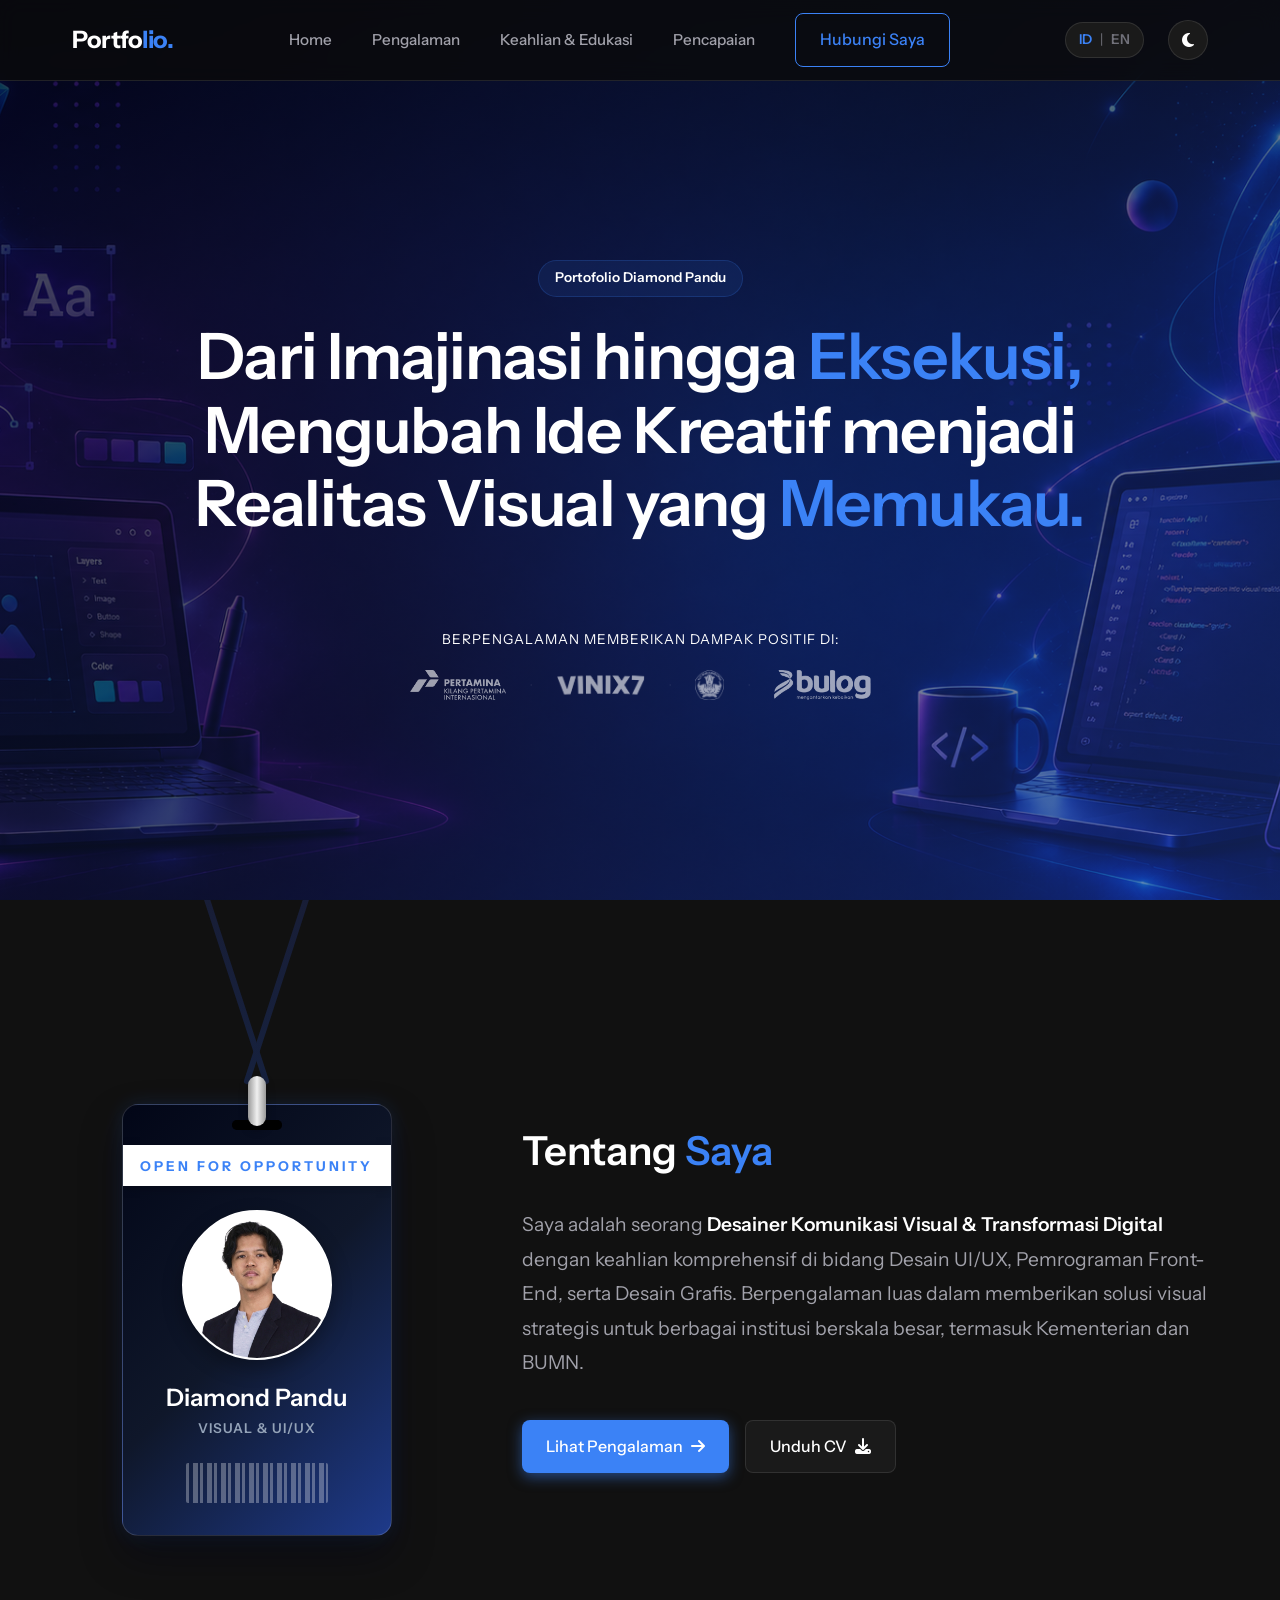
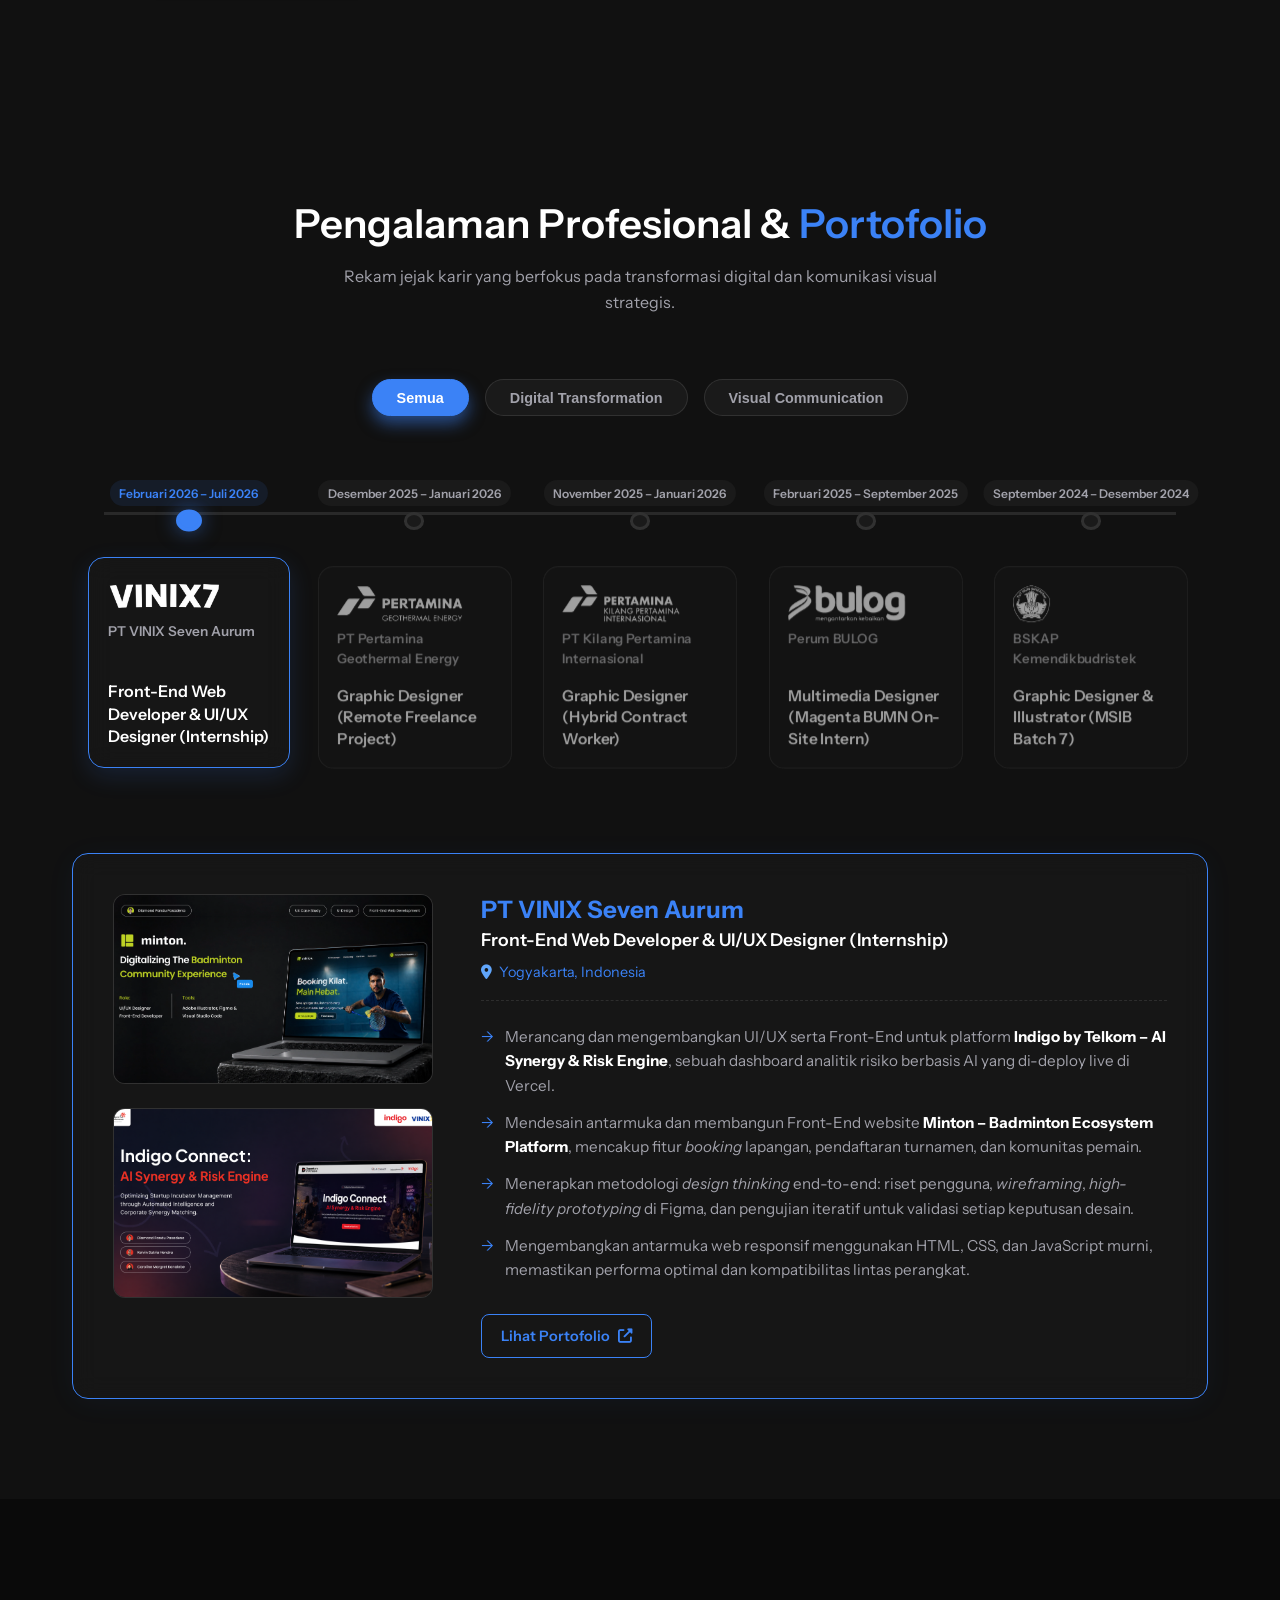
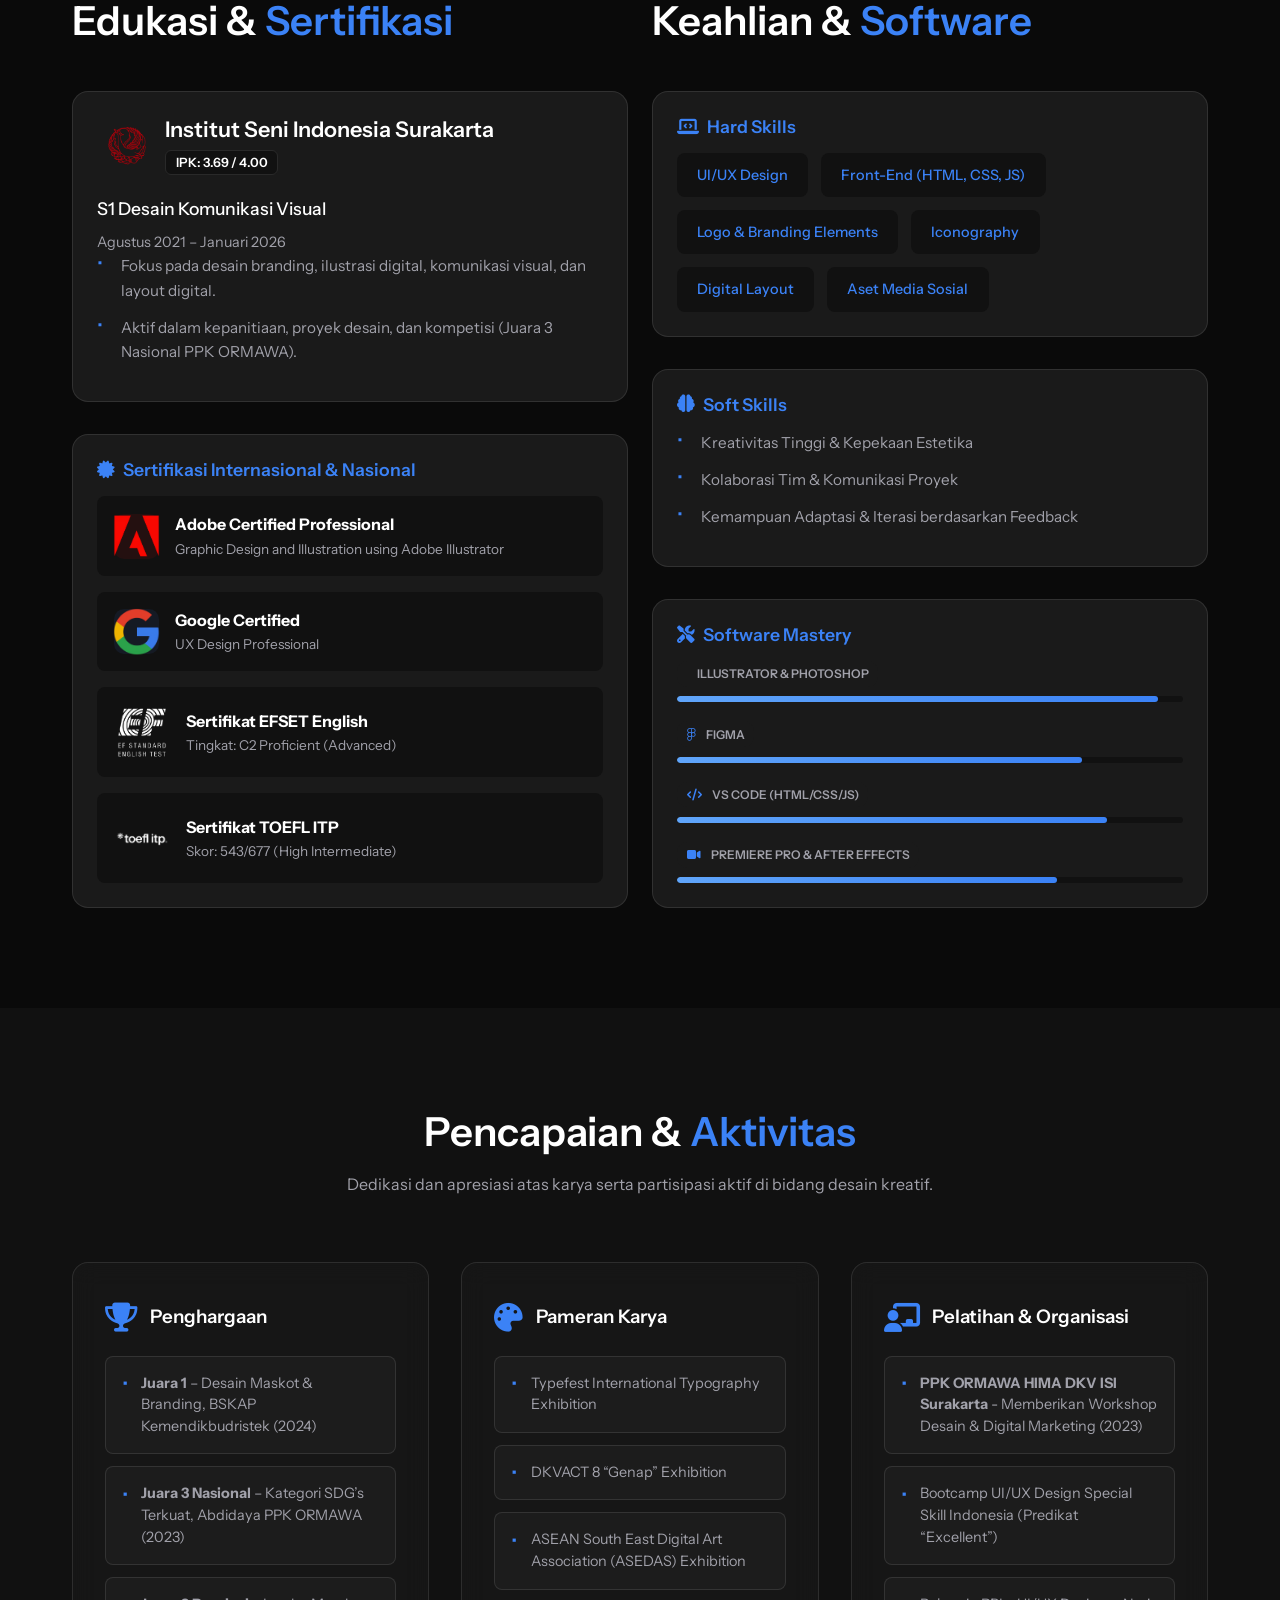
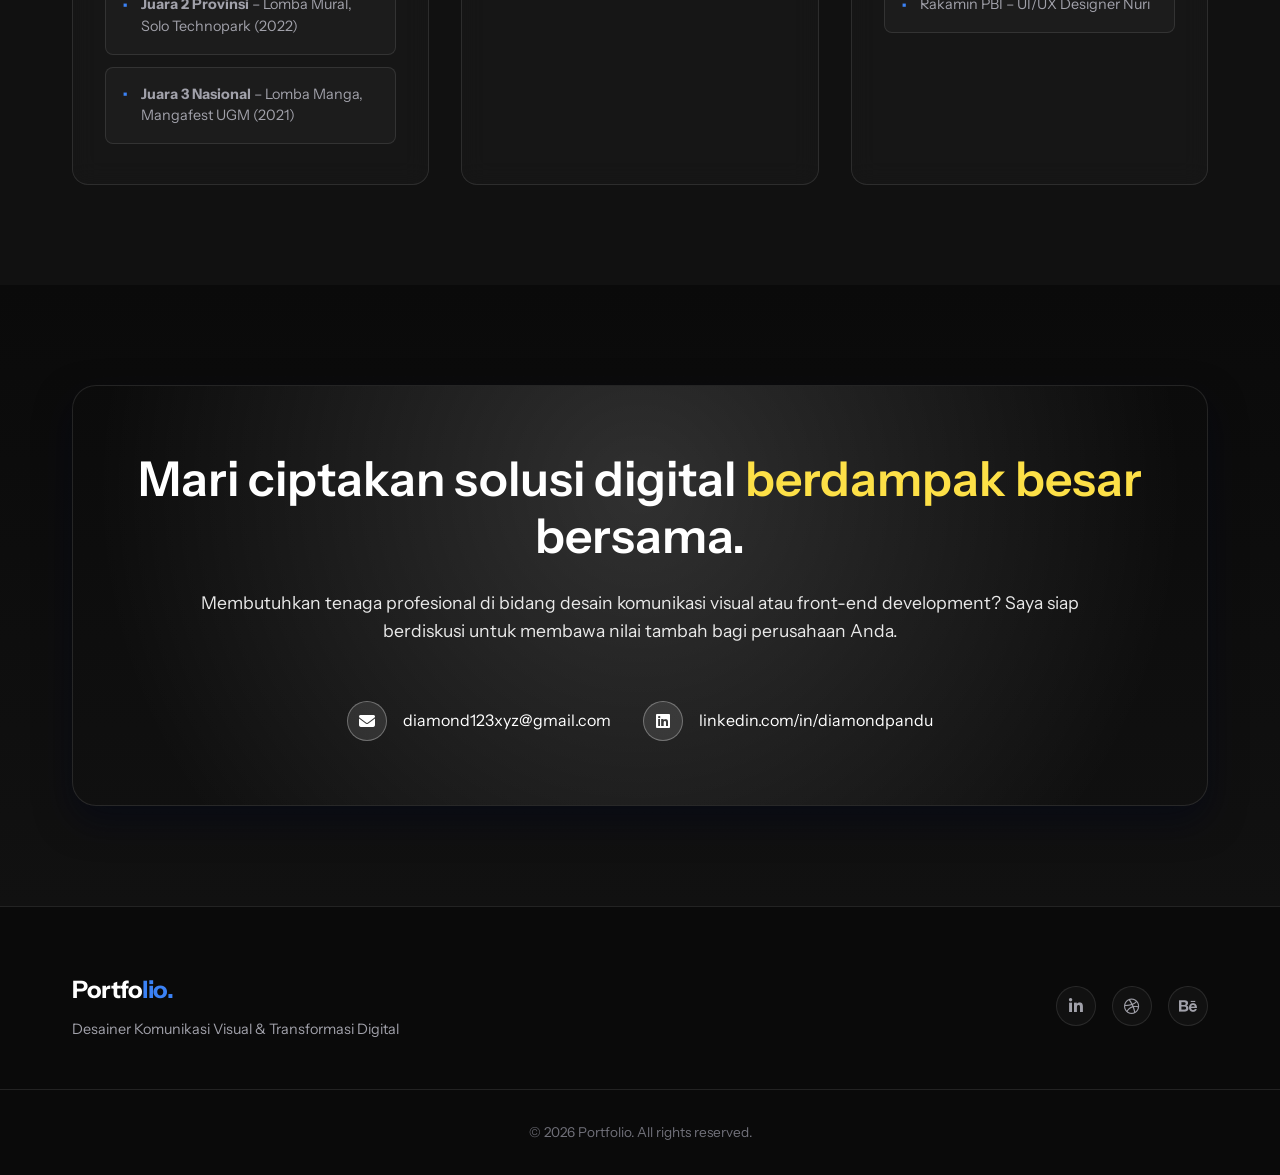
==== commit d8ddf3f0: "Enhance portfolio: update experience timeline, fix loading animation loop, inject explore icons" ====
--- a/index.html
+++ b/index.html
@@ -109,9 +109,29 @@
     <section id="about" class="about section-padding" style="background-color: var(--bg-secondary);">
         <div class="container about-container">
             <div class="hero-visual">
-                <div class="hero-profile-container">
-                    <div class="profile-img-wrapper">
-                        <img src="assets/img/Foto Diri.png" alt="Profile Photo">
+                <div class="id-card-container">
+                    <!-- Lanyard Strings & Clip -->
+                    <div class="lanyard">
+                        <div class="string string-left"></div>
+                        <div class="string string-right"></div>
+                        <div class="clip"></div>
+                    </div>
+                    
+                    <!-- Swinging ID Card -->
+                    <div class="id-card">
+                        <div class="id-card-hole"></div>
+                        <div class="id-card-header">
+                            <span>OPEN FOR OPPORTUNITY</span>
+                        </div>
+                        <div class="id-card-photo">
+                            <img src="assets/img/Foto Diri.png" alt="Profile Photo">
+                        </div>
+                        <div class="id-card-body">
+                            <h2>Diamond Pandu</h2>
+                            <p>Visual & UI/UX</p>
+                            <!-- Mock Barcode -->
+                            <div class="id-barcode"></div>
+                        </div>
                     </div>
                 </div>
             </div>
@@ -154,230 +174,236 @@
                 <button class="filter-btn" data-filter="digital">Digital Transformation</button>
                 <button class="filter-btn" data-filter="visual">Visual Communication</button>
             </div>
-            <div class="experience-list">
-                <!-- Exp 1 -->
-                <div class="exp-item glass-effect" data-category="digital">
-                    <div class="exp-summary">
-                        <div class="company-logo">
-                            <img src="assets/img/vinix.png" alt="PT VINIX Seven Aurum Logo"
-                                class="logo-light vinix-logo">
-                            <img src="assets/img/vinix.png" alt="PT VINIX Seven Aurum Logo"
-                                class="logo-dark vinix-logo">
-                        </div>
-                        <div class="exp-info">
-                            <h3 data-i18n="exp-1-role">Front-End Web Developer & UI/UX Designer (Internship)</h3>
-                            <div class="exp-meta">
-                                <span class="company-name">PT VINIX Seven Aurum</span>
-                                <span class="dot">•</span>
-                                <span class="timeline-date" data-i18n="exp-1-date">Februari 2026 – Juli 2026</span>
-                                <span class="dot">•</span>
-                                <span class="location"><i class="fas fa-map-marker-alt"></i> <span
-                                        data-i18n="exp-1-location">Yogyakarta, Indonesia</span></span>
-                            </div>
-                        </div>
-                        <div class="exp-toggle">
-                            <i class="fas fa-chevron-down"></i>
-                        </div>
-                    </div>
-                    <div class="exp-details">
-                        <div class="details-inner">
-                            <ul>
-                                <li data-i18n="exp-1-bullet-1">Merancang dan mengembangkan UI/UX serta Front-End untuk
-                                    platform <strong>Indigo by Telkom – AI Synergy & Risk Engine</strong>, sebuah
-                                    dashboard analitik risiko berbasis AI yang di-deploy live di Vercel.</li>
-                                <li data-i18n="exp-1-bullet-2">Mendesain antarmuka dan membangun Front-End website
-                                    <strong>Minton – Badminton Ecosystem Platform</strong>, mencakup fitur
-                                    <em>booking</em> lapangan, pendaftaran turnamen, dan komunitas pemain.</li>
-                                <li data-i18n="exp-1-bullet-3">Menerapkan metodologi <em>design thinking</em>
-                                    end-to-end: riset pengguna, <em>wireframing</em>, <em>high-fidelity prototyping</em>
-                                    di Figma, dan pengujian iteratif untuk validasi setiap keputusan desain.</li>
-                                <li data-i18n="exp-1-bullet-4">Mengembangkan antarmuka web responsif menggunakan HTML,
-                                    CSS, dan JavaScript murni, memastikan performa optimal dan kompatibilitas lintas
-                                    perangkat.</li>
-                            </ul>
-                            <a href="pages/portfolio-vinix.html" class="btn-portfolio"
-                                data-i18n="exp-btn-portfolio">Lihat
-                                Portofolio <i class="fas fa-external-link-alt"></i></a>
-                        </div>
-                    </div>
-                </div>
-
-                <!-- Exp 2 -->
-                <div class="exp-item glass-effect" data-category="visual">
-                    <div class="exp-summary">
-                        <div class="company-logo">
-                            <img src="assets/img/pertamina geothermal.png" alt="PT Pertamina Geothermal Energy Logo"
-                                class="logo-light">
-                            <img src="assets/img/pertamina geothermal putih.png"
-                                alt="PT Pertamina Geothermal Energy Logo" class="logo-dark">
-                        </div>
-                        <div class="exp-info">
-                            <h3 data-i18n="exp-2-role">Graphic Designer (Remote Freelance Project)</h3>
-                            <div class="exp-meta">
-                                <span class="company-name">PT Pertamina Geothermal Energy Tbk (Via Yosae Karya
-                                    Indonesia)</span>
-                                <span class="dot">•</span>
-                                <span class="timeline-date" data-i18n="exp-2-date">Desember 2025 – Januari 2026</span>
-                                <span class="dot">•</span>
-                                <span class="location"><i class="fas fa-map-marker-alt"></i> <span
-                                        data-i18n="exp-2-location">Sulawesi Utara (Remote)</span></span>
-                            </div>
-                        </div>
-                        <div class="exp-toggle">
-                            <i class="fas fa-chevron-down"></i>
-                        </div>
-                    </div>
-                    <div class="exp-details">
-                        <div class="details-inner">
-                            <ul>
-                                <li data-i18n="exp-2-bullet-1">Penanggung jawab desain 40+ slide presentasi PROPER PT
-                                    Pertamina Geothermal Energy Tbk Area Lahendong untuk penilaian kinerja lingkungan
-                                    oleh Kementerian LHK RI.</li>
-                                <li data-i18n="exp-2-bullet-2">Mengembangkan konsep visual bertema inovasi sosial dan
-                                    energi hijau, dengan palet warna khusus (hijau-kuning-putih) yang merepresentasikan
-                                    ekosistem panas bumi dan pemberdayaan masyarakat petani binaan.</li>
-                                <li data-i18n="exp-2-bullet-3">Berhasil menyajikan data kinerja lingkungan kompleks
-                                    menjadi infografis yang komunikatif, mendukung pencapaian perusahaan meraih predikat
-                                    <strong>PROPER Hijau</strong> dari Kementerian LHK.</li>
-                            </ul>
-                            <a href="pages/portfolio-pertamina-geothermal.html" class="btn-portfolio"
-                                data-i18n="exp-btn-portfolio">Lihat Portofolio <i
-                                    class="fas fa-external-link-alt"></i></a>
-                        </div>
-                    </div>
-                </div>
-
-                <!-- Exp 3 -->
-                <div class="exp-item glass-effect" data-category="visual">
-                    <div class="exp-summary">
-                        <div class="company-logo">
-                            <img src="assets/img/PT Kilang Pertamina Internasional.svg"
-                                alt="PT Kilang Pertamina Internasional Logo" class="logo-light">
-                            <img src="assets/img/PT Kilang Pertamina Internasional Putih.png"
-                                alt="PT Kilang Pertamina Internasional Logo" class="logo-dark">
-                        </div>
-                        <div class="exp-info">
-                            <h3 data-i18n="exp-3-role">Graphic Designer (Hybrid Contract Worker)</h3>
-                            <div class="exp-meta">
-                                <span class="company-name">PT Kilang Pertamina Internasional</span>
-                                <span class="dot">•</span>
-                                <span class="timeline-date" data-i18n="exp-3-date">November 2025 – Januari 2026</span>
-                                <span class="dot">•</span>
-                                <span class="location"><i class="fas fa-map-marker-alt"></i> <span
-                                        data-i18n="exp-3-location">Cilacap, Jawa Tengah</span></span>
-                            </div>
-                        </div>
-                        <div class="exp-toggle">
-                            <i class="fas fa-chevron-down"></i>
-                        </div>
-                    </div>
-                    <div class="exp-details">
-                        <div class="details-inner">
-                            <ul>
-                                <li data-i18n="exp-3-bullet-1">Penanggung jawab desain 40+ slide presentasi PROPER PT
-                                    Kilang Pertamina Internasional RU IV Cilacap, bekerja secara hybrid di kantor maupun
-                                    remote.</li>
-                                <li data-i18n="exp-3-bullet-2">Menerapkan pendekatan visual data-driven dengan
-                                    infografis yang menggambarkan dampak pengelolaan limbah, emisi, hingga program CSR
-                                    perusahaan secara terukur.</li>
-                                <li data-i18n="exp-3-bullet-3">Mendukung keberhasilan perusahaan meraih predikat
-                                    <strong>PROPER EMAS</strong> dari Kementerian LHK melalui penyajian visual yang
-                                    profesional dan strategis.</li>
-                            </ul>
-                            <a href="pages/portfolio-pertamina-internasional.html" class="btn-portfolio"
-                                data-i18n="exp-btn-portfolio">Lihat Portofolio <i
-                                    class="fas fa-external-link-alt"></i></a>
-                        </div>
-                    </div>
-                </div>
-
-                <!-- Exp 4 -->
-                <div class="exp-item glass-effect" data-category="visual">
-                    <div class="exp-summary">
-                        <div class="company-logo">
-                            <img src="assets/img/bulog.png" alt="Perum BULOG Logo" class="logo-light">
-                            <img src="assets/img/BULOG Putih-8 1.png" alt="Perum BULOG Logo" class="logo-dark">
-                        </div>
-                        <div class="exp-info">
-                            <h3 data-i18n="exp-4-role">Multimedia Designer (Magenta BUMN Intern)</h3>
-                            <div class="exp-meta">
-                                <span class="company-name">Perum BULOG</span>
-                                <span class="dot">•</span>
-                                <span class="timeline-date" data-i18n="exp-4-date">Februari 2025 – September 2025</span>
-                                <span class="dot">•</span>
-                                <span class="location"><i class="fas fa-map-marker-alt"></i> <span
-                                        data-i18n="exp-4-location">Yogyakarta, Indonesia</span></span>
-                            </div>
-                        </div>
-                        <div class="exp-toggle">
-                            <i class="fas fa-chevron-down"></i>
-                        </div>
-                    </div>
-                    <div class="exp-details">
-                        <div class="details-inner">
-                            <ul>
-                                <li data-i18n="exp-4-bullet-1">Mendesain 50+ aset visual untuk kampanye digital &
-                                    non-digital sesuai visual guideline perusahaan, mencakup konten media sosial,
-                                    banner, poster, dan motion graphic.</li>
-                                <li data-i18n="exp-4-bullet-2">Memproduksi 2 video motion graphic untuk kampanye
-                                    Instagram Reels: "Beras untuk Generasi Emas" dan "Packaging Baru Setra Ramos" yang
-                                    menargetkan audiens millennial.</li>
-                                <li data-i18n="exp-4-bullet-3">Mengoptimasi desain media cetak (poster SPHP, banner
-                                    beras ramos, poster K3) untuk kebutuhan komunikasi Bagian Marketing Communication
-                                    dan Hubungan Masyarakat.</li>
-                                <li data-i18n="exp-4-bullet-4"><em>Pencapaian: Sertifikat Magenta BUMN dengan Nilai A
-                                        (Sangat Memuaskan).</em></li>
-                            </ul>
-                            <a href="pages/portfolio-bulog.html" class="btn-portfolio"
-                                data-i18n="exp-btn-portfolio">Lihat
-                                Portofolio <i class="fas fa-external-link-alt"></i></a>
-                        </div>
-                    </div>
-                </div>
-
-                <!-- Exp 5 -->
-                <div class="exp-item glass-effect" data-category="visual">
-                    <div class="exp-summary">
-                        <div class="company-logo">
-                            <img src="assets/img/Logo Kemendikbud.png" alt="BSKAP Kemendikbudristek Logo"
-                                class="logo-light">
-                            <img src="assets/img/bskap putih.png" alt="BSKAP Kemendikbudristek Logo" class="logo-dark">
-                        </div>
-                        <div class="exp-info">
-                            <h3 data-i18n="exp-5-role">Graphic Designer & Illustrator (MSIB Batch 7)</h3>
-                            <div class="exp-meta">
-                                <span class="company-name">BSKAP Kemendikbudristek</span>
-                                <span class="dot">•</span>
-                                <span class="timeline-date" data-i18n="exp-5-date">September 2024 – Desember 2024</span>
-                                <span class="dot">•</span>
-                                <span class="location"><i class="fas fa-map-marker-alt"></i> <span
-                                        data-i18n="exp-5-location">Jakarta, Indonesia</span></span>
-                            </div>
-                        </div>
-                        <div class="exp-toggle">
-                            <i class="fas fa-chevron-down"></i>
-                        </div>
-                    </div>
-                    <div class="exp-details">
-                        <div class="details-inner">
-                            <ul>
-                                <li data-i18n="exp-5-bullet-1">Mendesain sistem identitas visual berupa maskot &
-                                    branding elements untuk Program Nasional Pusat Perbukuan, dan <strong>meraih Juara
-                                        1</strong> dalam kompetisi Desain Maskot & Branding BSKAP 2024.</li>
-                                <li data-i18n="exp-5-bullet-2">Mendesain Buku Pedoman ZI-WBK | WBBM BSKAP 2024 (60+
-                                    halaman) dengan tata letak yang informatif dan konsisten dengan identitas lembaga.
-                                </li>
-                                <li data-i18n="exp-5-bullet-3">Membuat ilustrasi Buku Non-Teks Komik Jenjang E untuk
-                                    Kampanye Anti-Bullying, menerjemahkan pesan edukasi ke dalam visual yang menarik
-                                    bagi pembaca anak.</li>
-                                <li data-i18n="exp-5-bullet-4">Berkolaborasi dengan divisi humas dalam perancangan aset
-                                    konten media sosial resmi BSKAP Kemendikbudristek.</li>
-                            </ul>
-                            <a href="pages/portfolio-bskap.html" class="btn-portfolio"
-                                data-i18n="exp-btn-portfolio">Lihat
-                                Portofolio <i class="fas fa-external-link-alt"></i></a>
-                        </div>
-                    </div>
+            <div class="experience-timeline-wrapper">
+                <!-- Timeline Track (Horizontal Scroll) -->
+                <div class="timeline-track-container">
+                    <div class="timeline-line"></div>
+                    <div class="timeline-nodes">
+                        
+                        <!-- Timeline Node 1 -->
+                        <div class="timeline-node active" data-category="digital" data-target="detail-exp1">
+                            <div class="tl-date-top" data-i18n="exp-1-date">Feb 2026 – Jul 2026</div>
+                            <div class="timeline-point"></div>
+                            <div class="timeline-card glass-effect">
+                                <div class="tl-info">
+                                    <div class="tl-company">
+                                        <div class="tl-logo">
+                                            <img src="assets/img/vinix.png" class="logo-light vinix-logo">
+                                            <img src="assets/img/vinix.png" class="logo-dark vinix-logo">
+                                        </div>
+                                        <span>PT VINIX Seven Aurum</span>
+                                    </div>
+                                    <h4 data-i18n="exp-1-role">Front-End Web Developer & UI/UX Designer</h4>
+                                </div>
+                            </div>
+                        </div>
+
+                        <!-- Timeline Node 2 -->
+                        <div class="timeline-node" data-category="visual" data-target="detail-exp2">
+                            <div class="tl-date-top" data-i18n="exp-2-date">Des 2025 – Jan 2026</div>
+                            <div class="timeline-point"></div>
+                            <div class="timeline-card glass-effect">
+                                <div class="tl-info">
+                                    <div class="tl-company">
+                                        <div class="tl-logo">
+                                            <img src="assets/img/pertamina geothermal.png" class="logo-light">
+                                            <img src="assets/img/pertamina geothermal putih.png" class="logo-dark">
+                                        </div>
+                                        <span>PT Pertamina Geothermal Energy</span>
+                                    </div>
+                                    <h4 data-i18n="exp-2-role">Graphic Designer (Freelance)</h4>
+                                </div>
+                            </div>
+                        </div>
+
+                        <!-- Timeline Node 3 -->
+                        <div class="timeline-node" data-category="visual" data-target="detail-exp3">
+                            <div class="tl-date-top" data-i18n="exp-3-date">Nov 2025 – Jan 2026</div>
+                            <div class="timeline-point"></div>
+                            <div class="timeline-card glass-effect">
+                                <div class="tl-info">
+                                    <div class="tl-company">
+                                        <div class="tl-logo">
+                                            <img src="assets/img/PT Kilang Pertamina Internasional.svg" class="logo-light">
+                                            <img src="assets/img/PT Kilang Pertamina Internasional Putih.png" class="logo-dark">
+                                        </div>
+                                        <span>PT Kilang Pertamina Internasional</span>
+                                    </div>
+                                    <h4 data-i18n="exp-3-role">Graphic Designer (Hybrid)</h4>
+                                </div>
+                            </div>
+                        </div>
+
+                        <!-- Timeline Node 4 -->
+                        <div class="timeline-node" data-category="visual" data-target="detail-exp4">
+                            <div class="tl-date-top" data-i18n="exp-4-date">Feb 2025 – Sep 2025</div>
+                            <div class="timeline-point"></div>
+                            <div class="timeline-card glass-effect">
+                                <div class="tl-info">
+                                    <div class="tl-company">
+                                        <div class="tl-logo">
+                                            <img src="assets/img/bulog.png" class="logo-light">
+                                            <img src="assets/img/BULOG Putih-8 1.png" class="logo-dark">
+                                        </div>
+                                        <span>Perum BULOG</span>
+                                    </div>
+                                    <h4 data-i18n="exp-4-role">Multimedia Designer (Intern)</h4>
+                                </div>
+                            </div>
+                        </div>
+
+                        <!-- Timeline Node 5 -->
+                        <div class="timeline-node" data-category="visual" data-target="detail-exp5">
+                            <div class="tl-date-top" data-i18n="exp-5-date">Sep 2024 – Des 2024</div>
+                            <div class="timeline-point"></div>
+                            <div class="timeline-card glass-effect">
+                                <div class="tl-info">
+                                    <div class="tl-company">
+                                        <div class="tl-logo">
+                                            <img src="assets/img/Logo Kemendikbud.png" class="logo-light">
+                                            <img src="assets/img/bskap putih.png" class="logo-dark">
+                                        </div>
+                                        <span>BSKAP Kemendikbudristek</span>
+                                    </div>
+                                    <h4 data-i18n="exp-5-role">Graphic Designer (MSIB)</h4>
+                                </div>
+                            </div>
+                        </div>
+
+                    </div>
+                </div>
+
+                <!-- Detail Display Panel -->
+                <div class="timeline-details-display glass-effect">
+                    
+                    <!-- Detail 1 -->
+                    <div class="timeline-detail-content active" id="detail-exp1">
+                        <div class="detail-split-layout">
+                            <div class="detail-visual-col">
+                                <img src="assets/vinix7/minton.png" alt="Minton Project" class="detail-img">
+                                <img src="assets/vinix7/indigo.png" alt="Indigo Project" class="detail-img">
+                            </div>
+                            <div class="detail-text-col">
+                                <div class="detail-header">
+                                    <div class="detail-title">
+                                        <h3 class="detail-company">PT VINIX Seven Aurum</h3>
+                                        <h4 class="detail-role" data-i18n="exp-1-role">Front-End Web Developer & UI/UX Designer (Internship)</h4>
+                                        <p class="location-text"><i class="fas fa-map-marker-alt"></i> <span data-i18n="exp-1-location">Yogyakarta, Indonesia</span></p>
+                                    </div>
+                                </div>
+                                <ul class="detail-bullets">
+                                    <li data-i18n="exp-1-bullet-1">Merancang dan mengembangkan UI/UX serta Front-End untuk platform <strong>Indigo by Telkom – AI Synergy & Risk Engine</strong>, sebuah dashboard analitik risiko berbasis AI yang di-deploy live di Vercel.</li>
+                                    <li data-i18n="exp-1-bullet-2">Mendesain antarmuka dan membangun Front-End website <strong>Minton – Badminton Ecosystem Platform</strong>, mencakup fitur <em>booking</em> lapangan, pendaftaran turnamen, dan komunitas pemain.</li>
+                                    <li data-i18n="exp-1-bullet-3">Menerapkan metodologi <em>design thinking</em> end-to-end: riset pengguna, <em>wireframing</em>, <em>high-fidelity prototyping</em> di Figma, dan pengujian iteratif untuk validasi setiap keputusan desain.</li>
+                                    <li data-i18n="exp-1-bullet-4">Mengembangkan antarmuka web responsif menggunakan HTML, CSS, dan JavaScript murni, memastikan performa optimal dan kompatibilitas lintas perangkat.</li>
+                                </ul>
+                                <a href="pages/portfolio-vinix.html" class="btn-portfolio" data-i18n="exp-btn-portfolio">Lihat Portofolio <i class="fas fa-external-link-alt"></i></a>
+                            </div>
+                        </div>
+                    </div>
+
+                    <!-- Detail 2 -->
+                    <div class="timeline-detail-content" id="detail-exp2">
+                        <div class="detail-split-layout">
+                            <div class="detail-visual-col">
+                                <img src="assets/pt pge/hero section.webp" alt="PGE Project" class="detail-img">
+                                <img src="assets/pt pge/4.png" alt="PGE Presentation" class="detail-img">
+                            </div>
+                            <div class="detail-text-col">
+                                <div class="detail-header">
+                                    <div class="detail-title">
+                                        <h3 class="detail-company">PT Pertamina Geothermal Energy Tbk</h3>
+                                        <h4 class="detail-role" data-i18n="exp-2-role">Graphic Designer (Remote Freelance Project)</h4>
+                                        <p class="location-text"><i class="fas fa-map-marker-alt"></i> <span data-i18n="exp-2-location">Sulawesi Utara (Remote)</span></p>
+                                    </div>
+                                </div>
+                                <ul class="detail-bullets">
+                                    <li data-i18n="exp-2-bullet-1">Penanggung jawab desain 40+ slide presentasi PROPER PT Pertamina Geothermal Energy Tbk Area Lahendong untuk penilaian kinerja lingkungan oleh Kementerian LHK RI.</li>
+                                    <li data-i18n="exp-2-bullet-2">Mengembangkan konsep visual bertema inovasi sosial dan energi hijau, dengan palet warna khusus (hijau-kuning-putih) yang merepresentasikan ekosistem panas bumi dan pemberdayaan masyarakat petani binaan.</li>
+                                    <li data-i18n="exp-2-bullet-3">Berhasil menyajikan data kinerja lingkungan kompleks menjadi infografis yang komunikatif, mendukung pencapaian perusahaan meraih predikat <strong>PROPER Hijau</strong> dari Kementerian LHK.</li>
+                                </ul>
+                                <a href="pages/portfolio-pertamina-geothermal.html" class="btn-portfolio" data-i18n="exp-btn-portfolio">Lihat Portofolio <i class="fas fa-external-link-alt"></i></a>
+                            </div>
+                        </div>
+                    </div>
+
+                    <!-- Detail 3 -->
+                    <div class="timeline-detail-content" id="detail-exp3">
+                        <div class="detail-split-layout">
+                            <div class="detail-visual-col">
+                                <img src="assets/pt kpi/hero section.png" alt="KPI Project" class="detail-img">
+                                <img src="assets/pt kpi/4.png" alt="KPI Slide" class="detail-img">
+                            </div>
+                            <div class="detail-text-col">
+                                <div class="detail-header">
+                                    <div class="detail-title">
+                                        <h3 class="detail-company">PT Kilang Pertamina Internasional</h3>
+                                        <h4 class="detail-role" data-i18n="exp-3-role">Graphic Designer (Hybrid Contract Worker)</h4>
+                                        <p class="location-text"><i class="fas fa-map-marker-alt"></i> <span data-i18n="exp-3-location">Cilacap, Jawa Tengah</span></p>
+                                    </div>
+                                </div>
+                                <ul class="detail-bullets">
+                                    <li data-i18n="exp-3-bullet-1">Penanggung jawab desain 40+ slide presentasi PROPER PT Kilang Pertamina Internasional RU IV Cilacap, bekerja secara hybrid di kantor maupun remote.</li>
+                                    <li data-i18n="exp-3-bullet-2">Menerapkan pendekatan visual data-driven dengan infografis yang menggambarkan dampak pengelolaan limbah, emisi, hingga program CSR perusahaan secara terukur.</li>
+                                    <li data-i18n="exp-3-bullet-3">Mendukung keberhasilan perusahaan meraih predikat <strong>PROPER EMAS</strong> dari Kementerian LHK melalui penyajian visual yang profesional dan strategis.</li>
+                                </ul>
+                                <a href="pages/portfolio-pertamina-internasional.html" class="btn-portfolio" data-i18n="exp-btn-portfolio">Lihat Portofolio <i class="fas fa-external-link-alt"></i></a>
+                            </div>
+                        </div>
+                    </div>
+
+                    <!-- Detail 4 -->
+                    <div class="timeline-detail-content" id="detail-exp4">
+                        <div class="detail-split-layout">
+                            <div class="detail-visual-col">
+                                <img src="assets/bulog/sosmed_1_marketing_communication.png" alt="Bulog Marketing Comm" class="detail-img">
+                                <img src="assets/bulog/sosmed_2_public_relation.png" alt="Bulog Public Relation" class="detail-img">
+                            </div>
+                            <div class="detail-text-col">
+                                <div class="detail-header">
+                                    <div class="detail-title">
+                                        <h3 class="detail-company">Perum BULOG</h3>
+                                        <h4 class="detail-role" data-i18n="exp-4-role">Multimedia Designer (Magenta BUMN Intern)</h4>
+                                        <p class="location-text"><i class="fas fa-map-marker-alt"></i> <span data-i18n="exp-4-location">Yogyakarta, Indonesia</span></p>
+                                    </div>
+                                </div>
+                                <ul class="detail-bullets">
+                                    <li data-i18n="exp-4-bullet-1">Mendesain 50+ aset visual untuk kampanye digital & non-digital sesuai visual guideline perusahaan, mencakup konten media sosial, banner, poster, dan motion graphic.</li>
+                                    <li data-i18n="exp-4-bullet-2">Memproduksi 2 video motion graphic untuk kampanye Instagram Reels: "Beras untuk Generasi Emas" dan "Packaging Baru Setra Ramos" yang menargetkan audiens millennial.</li>
+                                    <li data-i18n="exp-4-bullet-3">Mengoptimasi desain media cetak (poster SPHP, banner beras ramos, poster K3) untuk kebutuhan komunikasi Bagian Marketing Communication dan Hubungan Masyarakat.</li>
+                                    <li data-i18n="exp-4-bullet-4"><em>Pencapaian: Sertifikat Magenta BUMN dengan Nilai A (Sangat Memuaskan).</em></li>
+                                </ul>
+                                <a href="pages/portfolio-bulog.html" class="btn-portfolio" data-i18n="exp-btn-portfolio">Lihat Portofolio <i class="fas fa-external-link-alt"></i></a>
+                            </div>
+                        </div>
+                    </div>
+
+                    <!-- Detail 5 -->
+                    <div class="timeline-detail-content" id="detail-exp5">
+                        <div class="detail-split-layout">
+                            <div class="detail-visual-col">
+                                <img src="assets/bskap/komik 1.png" alt="BSKAP Komik Project" class="detail-img">
+                                <img src="assets/bskap/sosmed 1.png" alt="BSKAP Social Media" class="detail-img">
+                            </div>
+                            <div class="detail-text-col">
+                                <div class="detail-header">
+                                    <div class="detail-title">
+                                        <h3 class="detail-company">BSKAP Kemendikbudristek</h3>
+                                        <h4 class="detail-role" data-i18n="exp-5-role">Graphic Designer & Illustrator (MSIB Batch 7)</h4>
+                                        <p class="location-text"><i class="fas fa-map-marker-alt"></i> <span data-i18n="exp-5-location">Jakarta, Indonesia</span></p>
+                                    </div>
+                                </div>
+                                <ul class="detail-bullets">
+                                    <li data-i18n="exp-5-bullet-1">Mendesain sistem identitas visual berupa maskot & branding elements untuk Program Nasional Pusat Perbukuan, dan <strong>meraih Juara 1</strong> dalam kompetisi Desain Maskot & Branding BSKAP 2024.</li>
+                                    <li data-i18n="exp-5-bullet-2">Mendesain Buku Pedoman ZI-WBK | WBBM BSKAP 2024 (60+ halaman) dengan tata letak yang informatif dan konsisten dengan identitas lembaga.</li>
+                                    <li data-i18n="exp-5-bullet-3">Membuat ilustrasi Buku Non-Teks Komik Jenjang E untuk Kampanye Anti-Bullying, menerjemahkan pesan edukasi ke dalam visual yang menarik bagi pembaca anak.</li>
+                                    <li data-i18n="exp-5-bullet-4">Berkolaborasi dengan divisi humas dalam perancangan aset konten media sosial resmi BSKAP Kemendikbudristek.</li>
+                                </ul>
+                                <a href="pages/portfolio-bskap.html" class="btn-portfolio" data-i18n="exp-btn-portfolio">Lihat Portofolio <i class="fas fa-external-link-alt"></i></a>
+                            </div>
+                        </div>
+                    </div>
+
                 </div>
             </div>
         </div>
--- a/style.css
+++ b/style.css
@@ -371,6 +371,7 @@
     display: flex;
     align-items: center;
     position: relative;
+    z-index: 20; /* Layers the hero section above the about section */
     overflow: hidden;
     background: linear-gradient(135deg, rgba(2, 6, 23, 0.75) 0%, rgba(15, 23, 42, 0.65) 50%, rgba(30, 58, 138, 0.55) 100%), url('assets/img/hero_section.png');
     background-size: cover;
@@ -446,6 +447,11 @@
     grid-template-columns: 1.3fr 0.7fr;
     gap: 5rem;
     align-items: center;
+}
+
+.about {
+    position: relative;
+    z-index: 10; /* Keeps about section layered under hero section */
 }
 
 .about-container {
@@ -588,57 +594,182 @@
 }
 
 
-
-.hero-profile-container {
+@keyframes swing {
+    0% { transform: rotate(3deg); }
+    50% { transform: rotate(-3deg); }
+    100% { transform: rotate(3deg); }
+}
+
+.id-card-container {
     position: relative;
-    width: 320px;
-    height: 320px;
-    margin: 0 auto;
+    width: 270px;
+    margin: 60px auto 20px;
+    z-index: 10;
+    transform-origin: 50% -240px; /* Swings accurately from the top of the shortened strings */
+    animation: swing 4.5s cubic-bezier(0.45, 0, 0.55, 1) infinite;
+}
+
+.id-card-container:hover {
+    animation-play-state: paused;
+}
+
+.lanyard {
+    position: absolute;
+    top: -60px;
+    left: 0;
+    width: 100%;
+    height: 60px;
+    display: flex;
+    justify-content: center;
+}
+
+.lanyard .string {
+    position: absolute;
+    width: 6px;
+    height: 800px; /* Lengthened securely into the hero section space but stays underneath due to z-index */
+    background: linear-gradient(to bottom, #0f172a, #1a1a2e, #16213e);
+    bottom: 20px;
+    border-radius: 3px;
     z-index: 1;
-    transition: transform var(--transition-normal);
-}
-
-.hero-profile-container:hover {
-    transform: scale(1.03);
-}
-
-.profile-img-wrapper {
+}
+
+.lanyard .string-left {
+    left: 45%;
+    transform: rotate(18deg);
+    transform-origin: bottom center;
+}
+
+.lanyard .string-right {
+    right: 45%;
+    transform: rotate(-18deg);
+    transform-origin: bottom center;
+}
+
+[data-theme="light"] .lanyard .string {
+    background: linear-gradient(to bottom, #555, #888);
+}
+
+.lanyard .clip {
+    position: absolute;
+    bottom: -22px;
+    width: 18px;
+    height: 50px;
+    background: linear-gradient(to right, #999, #f0f0f0, #999);
+    border-radius: 10px;
+    z-index: 5;
+    box-shadow: 0 4px 10px rgba(0,0,0,0.3);
+}
+
+.id-card {
+    position: relative;
     width: 100%;
-    height: 100%;
+    /* Dark Blue Gradient matching hero section */
+    background: linear-gradient(135deg, rgba(2, 6, 23, 1) 0%, rgba(15, 23, 42, 1) 50%, rgba(30, 58, 138, 1) 100%);
+    border: 1px solid rgba(255, 255, 255, 0.15);
+    border-radius: 16px;
+    box-shadow: 0 20px 40px rgba(2, 6, 23, 0.4), 0 0 20px rgba(59, 130, 246, 0.15);
+    overflow: hidden;
+    padding-bottom: 2rem;
+    transition: var(--transition-normal);
+}
+
+.id-card-container:hover .id-card {
+    border-color: var(--accent-primary);
+    box-shadow: 0 20px 40px rgba(0,0,0,0.5), 0 0 35px rgba(59, 130, 246, 0.4);
+}
+
+.id-card-hole {
+    width: 50px;
+    height: 10px;
+    background: #000;
+    border-radius: 10px;
+    margin: 15px auto;
+    box-shadow: inset 0 4px 6px rgba(0,0,0,0.8);
+    position: relative;
+    z-index: 3;
+}
+
+[data-theme="light"] .id-card-hole {
+    background: #fff;
+    box-shadow: inset 0 2px 4px rgba(0,0,0,0.4);
+}
+
+.id-card-header {
+    text-align: center;
+    background: #ffffff;
+    color: #0f172a;
+    padding: 8px 0;
+    margin-bottom: 1.5rem;
+    box-shadow: 0 2px 10px rgba(0,0,0,0.2);
+}
+
+.id-card-header span {
+    font-size: 0.85rem;
+    font-weight: 800;
+    letter-spacing: 3px;
+}
+
+.id-card-photo {
+    width: 150px;
+    height: 150px;
+    margin: 0 auto 1.5rem;
     border-radius: 50%;
     overflow: hidden;
+    background-color: #ffffff;
+    border: 2px solid #ffffff;
+    box-shadow: 0 8px 20px rgba(0,0,0,0.3);
     position: relative;
-    background: linear-gradient(135deg, rgba(2, 6, 23, 0.65) 0%, rgba(15, 23, 42, 0.55) 50%, rgba(30, 58, 138, 0.45) 100%), url('assets/img/hero_section.png');
-    background-size: cover;
-    background-position: center;
-    border: 3px solid rgba(255, 255, 255, 0.15);
-    display: flex;
-    align-items: center;
-    justify-content: center;
-    box-shadow: 0 15px 35px rgba(2, 6, 23, 0.4), 0 0 20px rgba(59, 130, 246, 0.15);
-    transition: box-shadow var(--transition-normal), border-color var(--transition-normal);
-}
-
-.hero-profile-container:hover .profile-img-wrapper {
-    border-color: var(--accent-primary);
-    box-shadow: 0 15px 35px rgba(2, 6, 23, 0.5), 0 0 30px rgba(96, 165, 250, 0.35);
-}
-
-.profile-img-wrapper img {
+}
+
+.id-card-photo img {
     width: 100%;
     height: 100%;
     object-fit: cover;
-    object-position: center top; /* Keeps the face/upper body centered and visible */
-}
-
-
-
-
-
-
-
-
-
+    object-position: top;
+    transition: var(--transition-slow);
+}
+
+.id-card-container:hover .id-card-photo img {
+    transform: scale(1.05);
+}
+
+.id-card-body {
+    text-align: center;
+    padding: 0 1rem;
+}
+
+.id-card-body h2 {
+    font-size: 1.5rem;
+    color: #ffffff; /* Forced white for contrast on dark blue */
+    margin-bottom: 0.3rem;
+}
+
+.id-card-body p {
+    font-size: 0.85rem;
+    color: #94a3b8; /* Slate color matching the dark blue theme */
+    text-transform: uppercase;
+    letter-spacing: 1px;
+    font-weight: 600;
+}
+
+.id-barcode {
+    width: 60%;
+    height: 40px;
+    margin: 1.5rem auto 0;
+    background: repeating-linear-gradient(
+        90deg,
+        rgba(255,255,255,0.6),
+        rgba(255,255,255,0.6) 3px,
+        transparent 3px,
+        transparent 7px,
+        rgba(255,255,255,0.6) 7px,
+        rgba(255,255,255,0.6) 12px,
+        transparent 12px,
+        transparent 14px
+    );
+    opacity: 0.5;
+    border-radius: 2px;
+}
 /* Experience List (Accordion) */
 .experience {
     background-color: var(--bg-secondary);
@@ -680,138 +811,310 @@
     display: none;
 }
 
-.experience-list {
-    max-width: 1000px;
+.experience-timeline-wrapper {
+    max-width: 1200px;
     margin: 0 auto;
+    display: flex;
+    flex-direction: column;
+    gap: 2.5rem;
+}
+
+.timeline-track-container {
+    position: relative;
+    padding: 1rem 1rem 2.5rem 1rem;
+    overflow-x: auto;
+    scrollbar-width: thin;
+    scrollbar-color: var(--accent-secondary) var(--bg-tertiary);
+}
+
+.timeline-track-container::-webkit-scrollbar {
+    height: 8px;
+}
+.timeline-track-container::-webkit-scrollbar-track {
+    background: var(--bg-tertiary);
+    border-radius: 4px;
+}
+.timeline-track-container::-webkit-scrollbar-thumb {
+    background: var(--accent-secondary);
+    border-radius: 4px;
+}
+
+.timeline-line {
+    position: absolute;
+    top: 3rem; /* Adjusted for the absolute date on top */
+    left: 2rem;
+    right: 2rem;
+    height: 3px;
+    background: var(--border-color);
+    z-index: 0;
+}
+
+.timeline-nodes {
+    display: flex;
+    gap: 1.5rem; /* Reduced gap to allow fitting on one line */
+    position: relative;
+    z-index: 1;
+}
+
+.timeline-node {
+    position: relative;
+    padding-top: 2rem; /* Add padding for the absolute date */
+    display: flex;
+    flex-direction: column;
+    align-items: center;
+    flex: 1; /* Make all nodes stretch and fit horizontally */
+    min-width: 0; /* Important for flex shrink */
+    cursor: pointer;
+    transition: var(--transition-normal);
+}
+
+.timeline-point {
+    width: 20px;
+    height: 20px;
+    background: var(--bg-tertiary);
+    border: 3px solid var(--border-color);
+    border-radius: 50%;
+    margin-bottom: 2rem;
+    transition: var(--transition-normal);
+    position: relative;
+    z-index: 2;
+}
+
+.timeline-node:hover .timeline-point {
+    border-color: var(--accent-primary);
+    box-shadow: 0 0 10px rgba(59, 130, 246, 0.3);
+}
+
+.timeline-node.active .timeline-point {
+    border-color: var(--accent-primary);
+    background: var(--accent-primary);
+    box-shadow: 0 0 15px rgba(59, 130, 246, 0.5);
+    transform: scale(1.3);
+}
+
+.timeline-card {
+    border-radius: 16px;
+    overflow: hidden;
+    background: var(--glass-bg);
+    border: 1px solid var(--border-color);
+    width: 100%;
+    transition: var(--transition-normal);
+    height: 100%;
+    display: flex;
+    flex-direction: column;
+    opacity: 0.6;
+    filter: grayscale(0.8);
+    transform: scale(0.96);
+}
+
+.timeline-node:hover .timeline-card {
+    opacity: 0.8;
+    filter: grayscale(0.4);
+    border-color: var(--accent-secondary);
+    transform: translateY(-5px) scale(0.98);
+}
+
+.timeline-node.active .timeline-card {
+    opacity: 1;
+    filter: grayscale(0);
+    border-color: var(--accent-primary);
+    transform: translateY(-5px) scale(1);
+    box-shadow: 0 8px 25px rgba(59, 130, 246, 0.15);
+}
+
+.detail-split-layout {
+    display: grid;
+    grid-template-columns: 320px 1fr;
+    gap: 3rem;
+    align-items: start;
+}
+
+.detail-visual-col {
     display: flex;
     flex-direction: column;
     gap: 1.5rem;
 }
 
-.exp-item {
-    border-radius: 16px;
-    overflow: hidden;
-    cursor: pointer;
+.detail-visual-col img.detail-img {
+    width: 100%;
+    height: 190px;
+    object-fit: cover;
+    border-radius: 12px;
+    border: 1px solid var(--border-color);
+    background: var(--bg-tertiary);
     transition: var(--transition-normal);
 }
 
-.exp-item:hover {
-    border-color: var(--accent-primary);
-    transform: translateY(-2px);
-}
-
-.exp-summary {
-    padding: 1.5rem 2rem;
-    display: flex;
-    align-items: center;
-    gap: 2rem;
-}
-
-.company-logo {
-    width: 70px;
-    height: 70px;
-    background: transparent;
-    border-radius: 12px;
-    display: flex;
-    justify-content: center;
-    align-items: center;
-    font-size: 1.8rem;
+.detail-visual-col img.detail-img:hover {
+    transform: scale(1.02);
+    border-color: var(--accent-secondary);
+}
+
+.tl-info {
+    padding: 1.2rem;
+    display: flex;
+    flex-direction: column;
+    flex-grow: 1;
+}
+
+.tl-date-top {
+    position: absolute;
+    top: 0;
+    left: 50%;
+    transform: translateX(-50%);
+    font-size: 0.75rem;
+    font-weight: 600;
+    color: var(--text-secondary);
+    background: var(--bg-tertiary);
+    padding: 0.2rem 0.6rem;
+    border-radius: 100px;
+    white-space: nowrap;
+    transition: var(--transition-normal);
+    z-index: 3;
+}
+
+.timeline-node:hover .tl-date-top {
     color: var(--accent-primary);
-    flex-shrink: 0;
-    overflow: hidden;
-}
-
-.company-logo img {
-    width: 100%;
-    height: 100%;
+}
+
+.timeline-node.active .tl-date-top {
+    color: var(--accent-primary);
+    background: rgba(59, 130, 246, 0.1);
+}
+
+.tl-company {
+    display: flex;
+    flex-direction: column;
+    margin-bottom: 0.8rem;
+}
+
+.tl-logo {
+    width: 130px;
+    height: 38px;
+    margin-bottom: 0.4rem;
+    display: flex;
+    align-items: center;
+    justify-content: flex-start;
+}
+
+.tl-logo img {
+    max-width: 100%;
+    max-height: 100%;
     object-fit: contain;
-    padding: 0;
-    transition: var(--transition-normal);
+    object-position: left center;
 }
 
 .logo-light {
     display: none;
 }
-
 .logo-dark {
     display: block;
 }
-
 [data-theme="light"] .logo-light {
     display: block;
 }
-
 [data-theme="light"] .logo-dark {
     display: none;
 }
-
-/* Specific adjustment for vinix logo which doesn't have a separate white version */
 .vinix-logo {
     filter: brightness(0) invert(1);
 }
-
 [data-theme="light"] .vinix-logo {
     filter: none;
 }
 
-.exp-info {
-    flex-grow: 1;
-}
-
-.exp-info h3 {
-    font-size: 1.2rem;
-    margin-bottom: 0.3rem;
-}
-
-.exp-meta {
-    display: flex;
-    align-items: center;
-    gap: 0.8rem;
+.tl-company span {
+    font-size: 0.85rem;
+    font-weight: 600;
+    color: var(--text-secondary);
+}
+
+.tl-info h4 {
+    font-size: 1rem;
+    line-height: 1.4;
+    color: var(--text-primary);
+    margin-top: auto;
+}
+
+.timeline-details-display {
+    border-radius: 16px;
+    background: var(--glass-bg);
+    border: 1px solid var(--accent-primary);
+    padding: 2.5rem;
+    position: relative;
+    overflow: hidden;
+    box-shadow: 0 4px 30px rgba(59, 130, 246, 0.05);
+}
+
+.timeline-detail-content {
+    display: none;
+    animation: fadeSlideUp 0.5s cubic-bezier(0.16, 1, 0.3, 1) forwards;
+}
+
+.timeline-detail-content.active {
+    display: block;
+}
+
+@keyframes fadeSlideUp {
+    0% { opacity: 0; transform: translateY(20px) scale(0.98); }
+    100% { opacity: 1; transform: translateY(0) scale(1); }
+}
+
+.detail-header {
+    margin-bottom: 1.5rem;
+    padding-bottom: 1rem;
+    border-bottom: 1px dashed var(--border-color);
+}
+
+.detail-company {
+    font-size: 1.5rem;
+    color: var(--accent-primary);
+    margin-bottom: 0.2rem;
+    line-height: 1.3;
+    font-weight: 700;
+}
+
+.detail-role {
+    font-size: 1.1rem;
+    color: var(--text-primary);
+    font-weight: 600;
+    margin-bottom: 0.5rem;
+    line-height: 1.4;
+}
+
+.location-text {
     font-size: 0.9rem;
     color: var(--text-secondary);
-    flex-wrap: wrap;
-}
-
-.location i {
+}
+
+.location-text i {
+    color: var(--accent-secondary);
+    margin-right: 4px;
+}
+
+.detail-bullets {
+    list-style: none;
+    margin-bottom: 2rem;
+}
+
+.detail-bullets li {
+    position: relative;
+    padding-left: 1.5rem;
+    margin-bottom: 0.8rem;
+    color: var(--text-secondary);
+    font-size: 0.95rem;
+    line-height: 1.6;
+}
+
+.detail-bullets li::before {
+    content: '→';
+    position: absolute;
+    left: 0;
     color: var(--accent-primary);
-    font-size: 0.8rem;
-    margin-right: 2px;
-}
-
-.company-name {
-    font-weight: 600;
+}
+
+.detail-bullets li strong {
     color: var(--text-primary);
-}
-
-.exp-toggle {
-    color: var(--text-muted);
-    transition: var(--transition-normal);
-}
-
-.exp-item.active .exp-toggle {
-    transform: rotate(180deg);
-    color: var(--accent-primary);
-}
-
-.exp-details {
-    max-height: 0;
-    overflow: hidden;
-    transition: max-height 0.4s cubic-bezier(0.4, 0, 0.2, 1);
-}
-
-.exp-item.active .exp-details {
-    max-height: 2000px;
-    /* Expanded max-height to ensure view portfolio buttons are not truncated on mobile screens */
-}
-
-.details-inner {
-    padding: 0 2rem 2rem 8.4rem;
-    /* Aligned with text after logo (2rem padding + 4.4rem logo + 2rem gap) */
-}
-
-.details-inner ul {
-    list-style: none;
-    margin-bottom: 1.5rem;
 }
 
 .btn-portfolio {
@@ -823,7 +1126,7 @@
     border: 1px solid var(--accent-primary);
     color: var(--accent-primary);
     border-radius: 8px;
-    font-size: 0.85rem;
+    font-size: 0.9rem;
     font-weight: 600;
     transition: var(--transition-normal);
 }
@@ -834,27 +1137,58 @@
     transform: translateX(5px);
 }
 
-.btn-portfolio i {
-    font-size: 0.75rem;
-}
-
-.details-inner ul li {
-    position: relative;
-    padding-left: 1.5rem;
-    margin-bottom: 0.8rem;
-    color: var(--text-secondary);
-    font-size: 0.95rem;
-}
-
-.details-inner ul li::before {
-    content: '→';
-    position: absolute;
-    left: 0;
-    color: var(--accent-primary);
-}
-
-.details-inner ul li strong {
-    color: var(--text-primary);
+@media (max-width: 768px) {
+    .timeline-track-container {
+        padding: 0.5rem 0 1.5rem 0;
+    }
+    .timeline-line {
+        left: 1rem;
+        right: 1rem;
+    }
+    .timeline-nodes {
+        gap: 1.5rem;
+        padding: 0 1rem;
+        flex-direction: column;
+    }
+    .timeline-node {
+        width: 100%;
+        max-width: 320px;
+        margin: 0 auto;
+    }
+    .timeline-line {
+        display: none; /* Hide horizontal line when stacking vertically */
+    }
+    .timeline-details-display {
+        padding: 1.5rem;
+    }
+    
+    .detail-split-layout {
+        grid-template-columns: 1fr;
+        gap: 1.5rem;
+    }
+    
+    .detail-visual-col {
+        flex-direction: row;
+        overflow-x: auto;
+        padding-bottom: 0.5rem;
+        scrollbar-width: none;
+    }
+
+    .detail-visual-col::-webkit-scrollbar {
+        display: none;
+    }
+    
+    .detail-visual-col img.detail-img {
+        width: 260px;
+        flex-shrink: 0;
+    }
+    
+    .detail-company {
+        font-size: 1.25rem;
+    }
+    .detail-role {
+        font-size: 1rem;
+    }
 }
 
 /* Skills & Education */
@@ -1490,15 +1824,6 @@
     gap: 1rem;
 }
 
-.other-projects-title::before {
-    content: '';
-    display: block;
-    width: 40px;
-    height: 4px;
-    background: var(--accent-primary);
-    border-radius: 2px;
-}
-
 .other-projects-grid {
     display: grid;
     grid-template-columns: repeat(auto-fit, minmax(320px, 1fr));
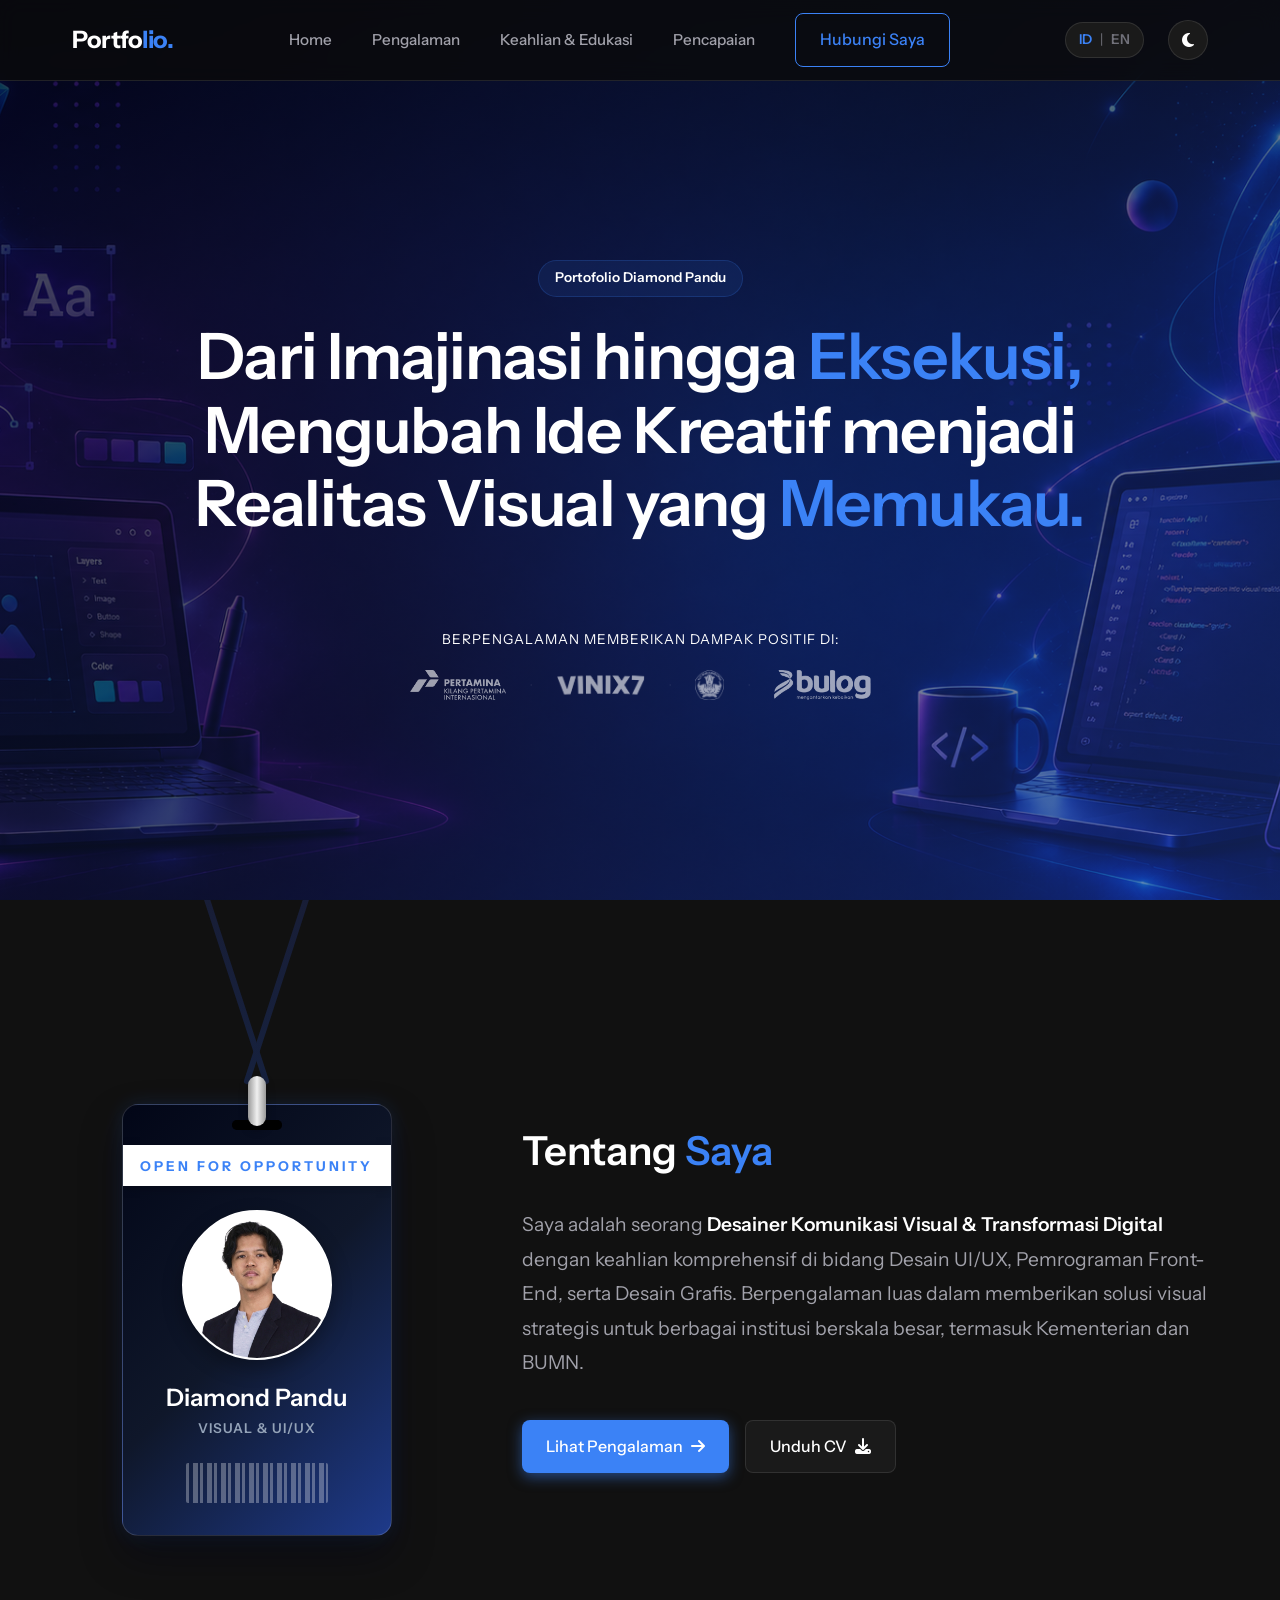
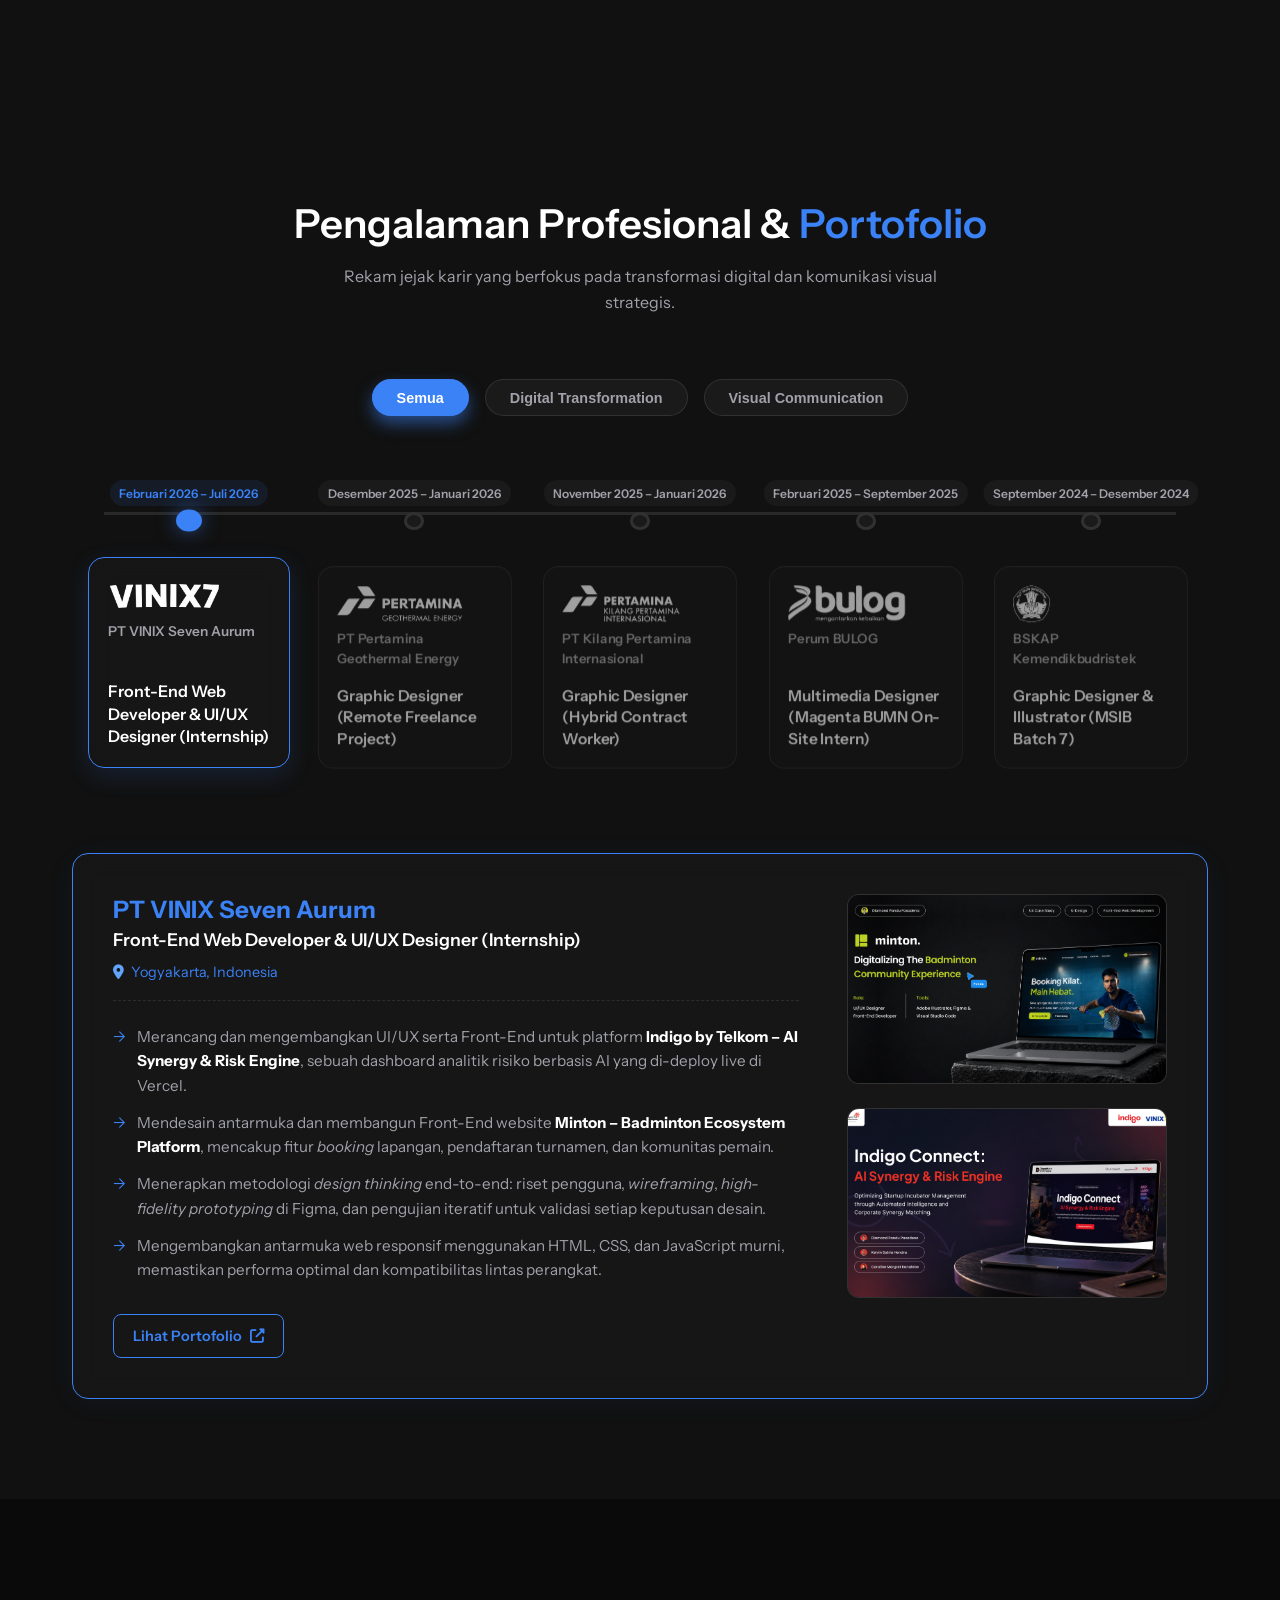
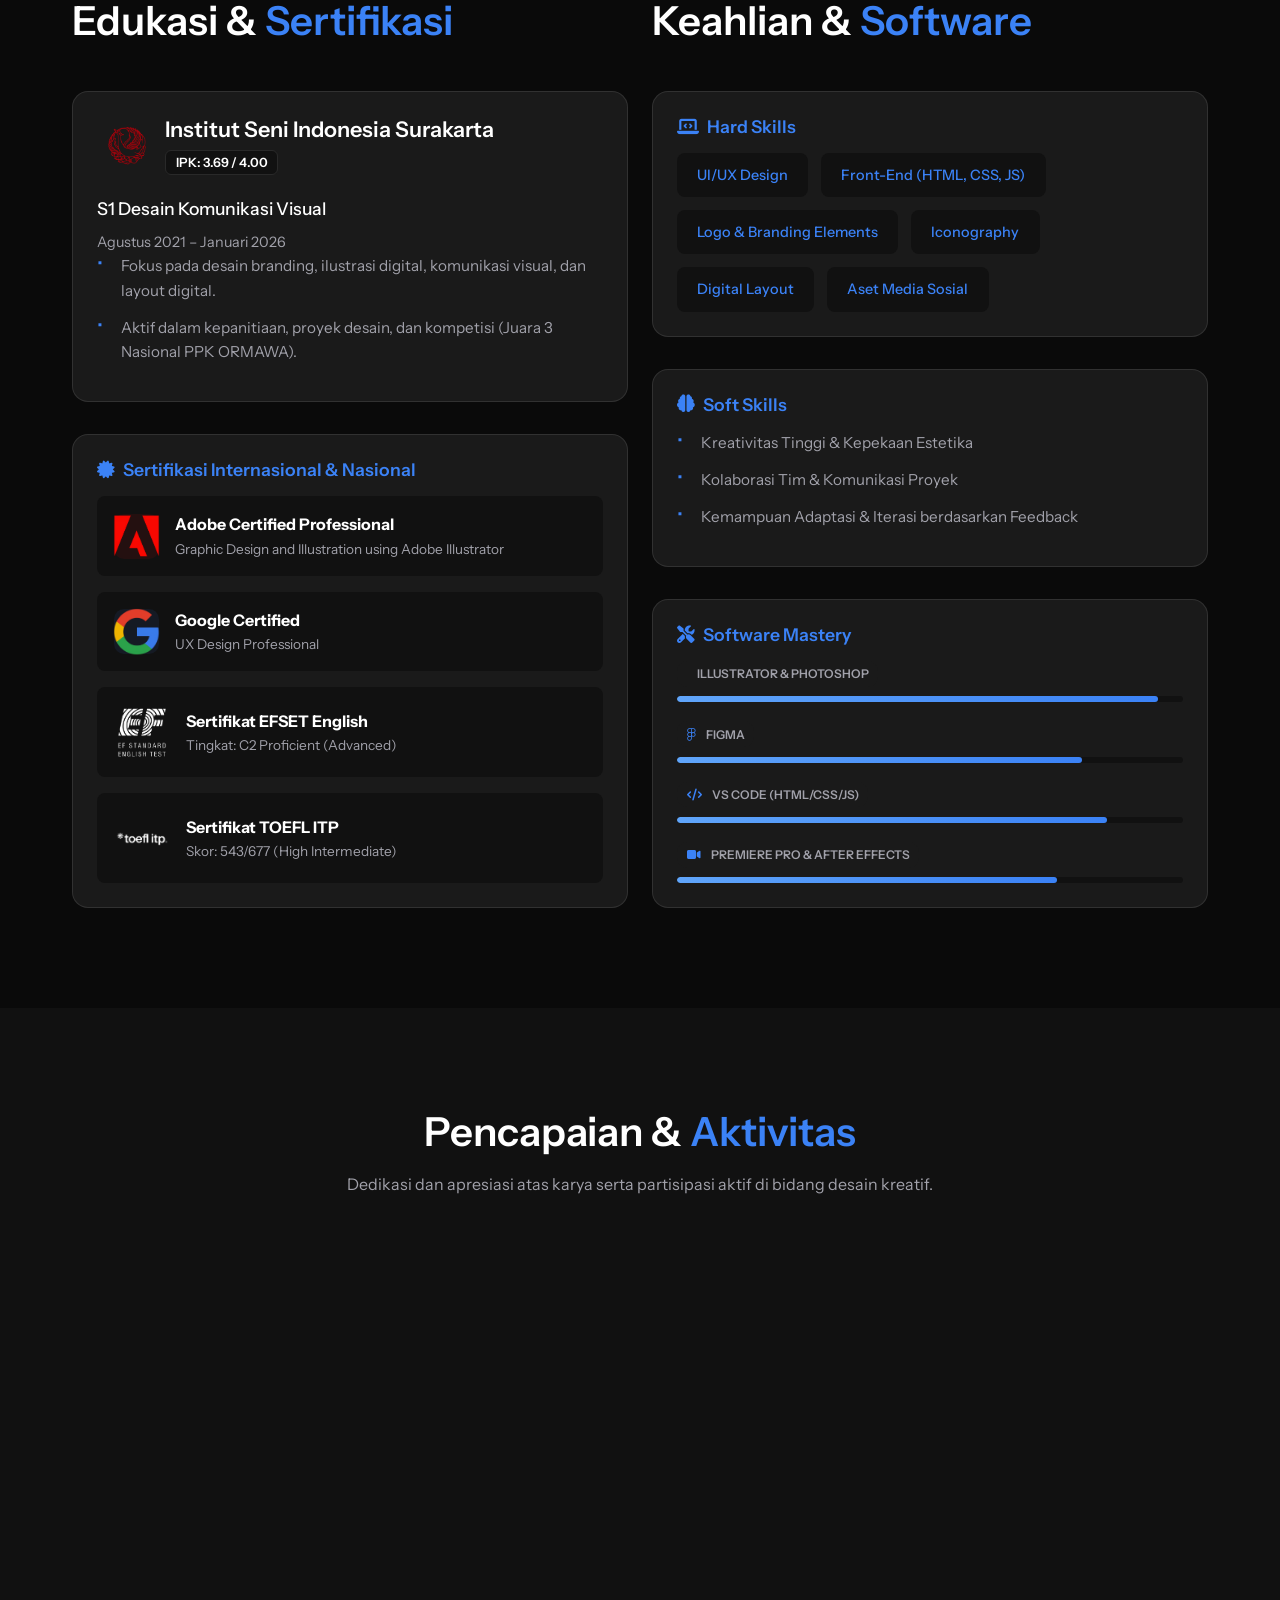
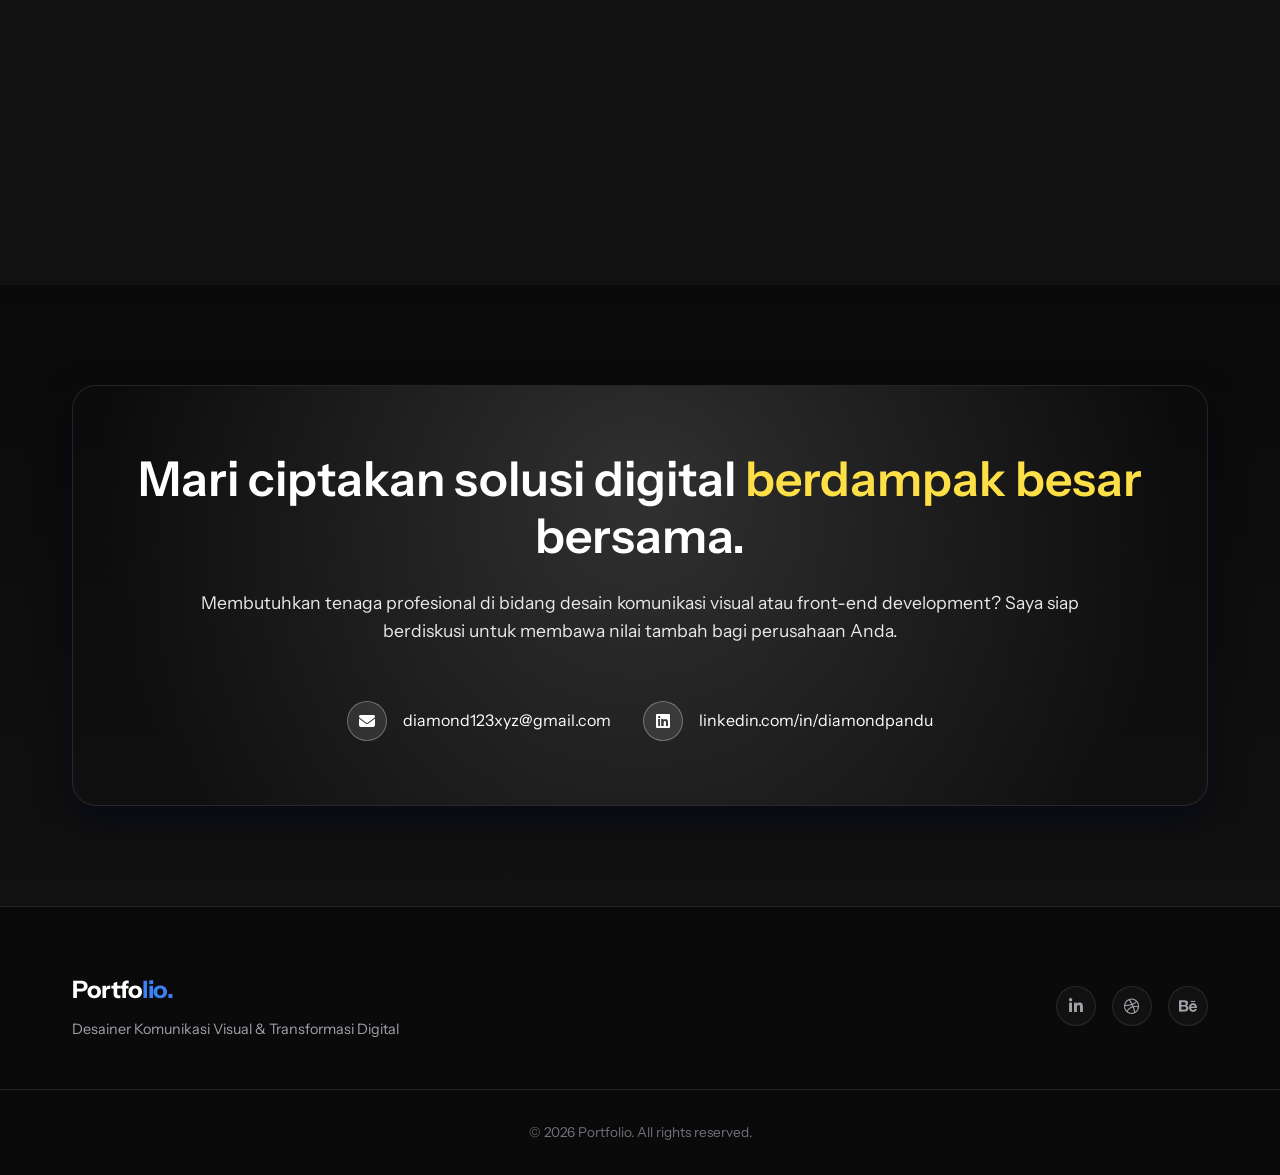
==== commit 780a72be: "Optimize BULOG portfolio marquee layout and convert large PNG assets to WebP" ====
--- a/index.html
+++ b/index.html
@@ -116,7 +116,7 @@
                         <div class="string string-right"></div>
                         <div class="clip"></div>
                     </div>
-                    
+
                     <!-- Swinging ID Card -->
                     <div class="id-card">
                         <div class="id-card-hole"></div>
@@ -179,7 +179,7 @@
                 <div class="timeline-track-container">
                     <div class="timeline-line"></div>
                     <div class="timeline-nodes">
-                        
+
                         <!-- Timeline Node 1 -->
                         <div class="timeline-node active" data-category="digital" data-target="detail-exp1">
                             <div class="tl-date-top" data-i18n="exp-1-date">Feb 2026 – Jul 2026</div>
@@ -224,12 +224,14 @@
                                 <div class="tl-info">
                                     <div class="tl-company">
                                         <div class="tl-logo">
-                                            <img src="assets/img/PT Kilang Pertamina Internasional.svg" class="logo-light">
-                                            <img src="assets/img/PT Kilang Pertamina Internasional Putih.png" class="logo-dark">
+                                            <img src="assets/img/PT Kilang Pertamina Internasional.svg"
+                                                class="logo-light">
+                                            <img src="assets/img/PT Kilang Pertamina Internasional Putih.png"
+                                                class="logo-dark">
                                         </div>
                                         <span>PT Kilang Pertamina Internasional</span>
                                     </div>
-                                    <h4 data-i18n="exp-3-role">Graphic Designer (Hybrid)</h4>
+                                    <h4 data-i18n="exp-3-role">Graphic Designer (Contract)</h4>
                                 </div>
                             </div>
                         </div>
@@ -247,7 +249,7 @@
                                         </div>
                                         <span>Perum BULOG</span>
                                     </div>
-                                    <h4 data-i18n="exp-4-role">Multimedia Designer (Intern)</h4>
+                                    <h4 data-i18n="exp-4-role">Multimedia Designer (Magenta BUMN Intern)</h4>
                                 </div>
                             </div>
                         </div>
@@ -265,7 +267,7 @@
                                         </div>
                                         <span>BSKAP Kemendikbudristek</span>
                                     </div>
-                                    <h4 data-i18n="exp-5-role">Graphic Designer (MSIB)</h4>
+                                    <h4 data-i18n="exp-5-role">Graphic Designer (MSIB Intern)</h4>
                                 </div>
                             </div>
                         </div>
@@ -275,7 +277,7 @@
 
                 <!-- Detail Display Panel -->
                 <div class="timeline-details-display glass-effect">
-                    
+
                     <!-- Detail 1 -->
                     <div class="timeline-detail-content active" id="detail-exp1">
                         <div class="detail-split-layout">
@@ -287,17 +289,30 @@
                                 <div class="detail-header">
                                     <div class="detail-title">
                                         <h3 class="detail-company">PT VINIX Seven Aurum</h3>
-                                        <h4 class="detail-role" data-i18n="exp-1-role">Front-End Web Developer & UI/UX Designer (Internship)</h4>
-                                        <p class="location-text"><i class="fas fa-map-marker-alt"></i> <span data-i18n="exp-1-location">Yogyakarta, Indonesia</span></p>
+                                        <h4 class="detail-role" data-i18n="exp-1-role">Front-End Web Developer & UI/UX
+                                            Designer (Internship)</h4>
+                                        <p class="location-text"><i class="fas fa-map-marker-alt"></i> <span
+                                                data-i18n="exp-1-location">Yogyakarta, Indonesia</span></p>
                                     </div>
                                 </div>
                                 <ul class="detail-bullets">
-                                    <li data-i18n="exp-1-bullet-1">Merancang dan mengembangkan UI/UX serta Front-End untuk platform <strong>Indigo by Telkom – AI Synergy & Risk Engine</strong>, sebuah dashboard analitik risiko berbasis AI yang di-deploy live di Vercel.</li>
-                                    <li data-i18n="exp-1-bullet-2">Mendesain antarmuka dan membangun Front-End website <strong>Minton – Badminton Ecosystem Platform</strong>, mencakup fitur <em>booking</em> lapangan, pendaftaran turnamen, dan komunitas pemain.</li>
-                                    <li data-i18n="exp-1-bullet-3">Menerapkan metodologi <em>design thinking</em> end-to-end: riset pengguna, <em>wireframing</em>, <em>high-fidelity prototyping</em> di Figma, dan pengujian iteratif untuk validasi setiap keputusan desain.</li>
-                                    <li data-i18n="exp-1-bullet-4">Mengembangkan antarmuka web responsif menggunakan HTML, CSS, dan JavaScript murni, memastikan performa optimal dan kompatibilitas lintas perangkat.</li>
+                                    <li data-i18n="exp-1-bullet-1">Merancang dan mengembangkan UI/UX serta Front-End
+                                        untuk platform <strong>Indigo by Telkom – AI Synergy & Risk Engine</strong>,
+                                        sebuah dashboard analitik risiko berbasis AI yang di-deploy live di Vercel.</li>
+                                    <li data-i18n="exp-1-bullet-2">Mendesain antarmuka dan membangun Front-End website
+                                        <strong>Minton – Badminton Ecosystem Platform</strong>, mencakup fitur
+                                        <em>booking</em> lapangan, pendaftaran turnamen, dan komunitas pemain.</li>
+                                    <li data-i18n="exp-1-bullet-3">Menerapkan metodologi <em>design thinking</em>
+                                        end-to-end: riset pengguna, <em>wireframing</em>, <em>high-fidelity
+                                            prototyping</em> di Figma, dan pengujian iteratif untuk validasi setiap
+                                        keputusan desain.</li>
+                                    <li data-i18n="exp-1-bullet-4">Mengembangkan antarmuka web responsif menggunakan
+                                        HTML, CSS, dan JavaScript murni, memastikan performa optimal dan kompatibilitas
+                                        lintas perangkat.</li>
                                 </ul>
-                                <a href="pages/portfolio-vinix.html" class="btn-portfolio" data-i18n="exp-btn-portfolio">Lihat Portofolio <i class="fas fa-external-link-alt"></i></a>
+                                <a href="pages/portfolio-vinix.html" class="btn-portfolio"
+                                    data-i18n="exp-btn-portfolio">Lihat Portofolio <i
+                                        class="fas fa-external-link-alt"></i></a>
                             </div>
                         </div>
                     </div>
@@ -313,16 +328,27 @@
                                 <div class="detail-header">
                                     <div class="detail-title">
                                         <h3 class="detail-company">PT Pertamina Geothermal Energy Tbk</h3>
-                                        <h4 class="detail-role" data-i18n="exp-2-role">Graphic Designer (Remote Freelance Project)</h4>
-                                        <p class="location-text"><i class="fas fa-map-marker-alt"></i> <span data-i18n="exp-2-location">Sulawesi Utara (Remote)</span></p>
+                                        <h4 class="detail-role" data-i18n="exp-2-role">Graphic Designer (Remote
+                                            Freelance Project)</h4>
+                                        <p class="location-text"><i class="fas fa-map-marker-alt"></i> <span
+                                                data-i18n="exp-2-location">Sulawesi Utara (Remote)</span></p>
                                     </div>
                                 </div>
                                 <ul class="detail-bullets">
-                                    <li data-i18n="exp-2-bullet-1">Penanggung jawab desain 40+ slide presentasi PROPER PT Pertamina Geothermal Energy Tbk Area Lahendong untuk penilaian kinerja lingkungan oleh Kementerian LHK RI.</li>
-                                    <li data-i18n="exp-2-bullet-2">Mengembangkan konsep visual bertema inovasi sosial dan energi hijau, dengan palet warna khusus (hijau-kuning-putih) yang merepresentasikan ekosistem panas bumi dan pemberdayaan masyarakat petani binaan.</li>
-                                    <li data-i18n="exp-2-bullet-3">Berhasil menyajikan data kinerja lingkungan kompleks menjadi infografis yang komunikatif, mendukung pencapaian perusahaan meraih predikat <strong>PROPER Hijau</strong> dari Kementerian LHK.</li>
+                                    <li data-i18n="exp-2-bullet-1">Penanggung jawab desain 40+ slide presentasi PROPER
+                                        PT Pertamina Geothermal Energy Tbk Area Lahendong untuk penilaian kinerja
+                                        lingkungan oleh Kementerian LHK RI.</li>
+                                    <li data-i18n="exp-2-bullet-2">Mengembangkan konsep visual bertema inovasi sosial
+                                        dan energi hijau, dengan palet warna khusus (hijau-kuning-putih) yang
+                                        merepresentasikan ekosistem panas bumi dan pemberdayaan masyarakat petani
+                                        binaan.</li>
+                                    <li data-i18n="exp-2-bullet-3">Berhasil menyajikan data kinerja lingkungan kompleks
+                                        menjadi infografis yang komunikatif, mendukung pencapaian perusahaan meraih
+                                        predikat <strong>PROPER Hijau</strong> dari Kementerian LHK.</li>
                                 </ul>
-                                <a href="pages/portfolio-pertamina-geothermal.html" class="btn-portfolio" data-i18n="exp-btn-portfolio">Lihat Portofolio <i class="fas fa-external-link-alt"></i></a>
+                                <a href="pages/portfolio-pertamina-geothermal.html" class="btn-portfolio"
+                                    data-i18n="exp-btn-portfolio">Lihat Portofolio <i
+                                        class="fas fa-external-link-alt"></i></a>
                             </div>
                         </div>
                     </div>
@@ -338,16 +364,25 @@
                                 <div class="detail-header">
                                     <div class="detail-title">
                                         <h3 class="detail-company">PT Kilang Pertamina Internasional</h3>
-                                        <h4 class="detail-role" data-i18n="exp-3-role">Graphic Designer (Hybrid Contract Worker)</h4>
-                                        <p class="location-text"><i class="fas fa-map-marker-alt"></i> <span data-i18n="exp-3-location">Cilacap, Jawa Tengah</span></p>
+                                        <h4 class="detail-role" data-i18n="exp-3-role">Graphic Designer (Contract)</h4>
+                                        <p class="location-text"><i class="fas fa-map-marker-alt"></i> <span
+                                                data-i18n="exp-3-location">Cilacap, Jawa Tengah</span></p>
                                     </div>
                                 </div>
                                 <ul class="detail-bullets">
-                                    <li data-i18n="exp-3-bullet-1">Penanggung jawab desain 40+ slide presentasi PROPER PT Kilang Pertamina Internasional RU IV Cilacap, bekerja secara hybrid di kantor maupun remote.</li>
-                                    <li data-i18n="exp-3-bullet-2">Menerapkan pendekatan visual data-driven dengan infografis yang menggambarkan dampak pengelolaan limbah, emisi, hingga program CSR perusahaan secara terukur.</li>
-                                    <li data-i18n="exp-3-bullet-3">Mendukung keberhasilan perusahaan meraih predikat <strong>PROPER EMAS</strong> dari Kementerian LHK melalui penyajian visual yang profesional dan strategis.</li>
+                                    <li data-i18n="exp-3-bullet-1">Penanggung jawab desain 40+ slide presentasi PROPER
+                                        PT Kilang Pertamina Internasional RU IV Cilacap, bekerja secara hybrid di kantor
+                                        maupun remote.</li>
+                                    <li data-i18n="exp-3-bullet-2">Menerapkan pendekatan visual data-driven dengan
+                                        infografis yang menggambarkan dampak pengelolaan limbah, emisi, hingga program
+                                        CSR perusahaan secara terukur.</li>
+                                    <li data-i18n="exp-3-bullet-3">Mendukung keberhasilan perusahaan meraih predikat
+                                        <strong>PROPER EMAS</strong> dari Kementerian LHK melalui penyajian visual yang
+                                        profesional dan strategis.</li>
                                 </ul>
-                                <a href="pages/portfolio-pertamina-internasional.html" class="btn-portfolio" data-i18n="exp-btn-portfolio">Lihat Portofolio <i class="fas fa-external-link-alt"></i></a>
+                                <a href="pages/portfolio-pertamina-internasional.html" class="btn-portfolio"
+                                    data-i18n="exp-btn-portfolio">Lihat Portofolio <i
+                                        class="fas fa-external-link-alt"></i></a>
                             </div>
                         </div>
                     </div>
@@ -356,24 +391,37 @@
                     <div class="timeline-detail-content" id="detail-exp4">
                         <div class="detail-split-layout">
                             <div class="detail-visual-col">
-                                <img src="assets/bulog/sosmed_1_marketing_communication.png" alt="Bulog Marketing Comm" class="detail-img">
-                                <img src="assets/bulog/sosmed_2_public_relation.png" alt="Bulog Public Relation" class="detail-img">
+                                <img src="assets/bulog/sosmed_1_marketing_communication.png" alt="Bulog Marketing Comm"
+                                    class="detail-img">
+                                <img src="assets/bulog/sosmed_2_public_relation.png" alt="Bulog Public Relation"
+                                    class="detail-img">
                             </div>
                             <div class="detail-text-col">
                                 <div class="detail-header">
                                     <div class="detail-title">
                                         <h3 class="detail-company">Perum BULOG</h3>
-                                        <h4 class="detail-role" data-i18n="exp-4-role">Multimedia Designer (Magenta BUMN Intern)</h4>
-                                        <p class="location-text"><i class="fas fa-map-marker-alt"></i> <span data-i18n="exp-4-location">Yogyakarta, Indonesia</span></p>
+                                        <h4 class="detail-role" data-i18n="exp-4-role">Multimedia Designer (Magenta BUMN
+                                            Intern)</h4>
+                                        <p class="location-text"><i class="fas fa-map-marker-alt"></i> <span
+                                                data-i18n="exp-4-location">Yogyakarta, Indonesia</span></p>
                                     </div>
                                 </div>
                                 <ul class="detail-bullets">
-                                    <li data-i18n="exp-4-bullet-1">Mendesain 50+ aset visual untuk kampanye digital & non-digital sesuai visual guideline perusahaan, mencakup konten media sosial, banner, poster, dan motion graphic.</li>
-                                    <li data-i18n="exp-4-bullet-2">Memproduksi 2 video motion graphic untuk kampanye Instagram Reels: "Beras untuk Generasi Emas" dan "Packaging Baru Setra Ramos" yang menargetkan audiens millennial.</li>
-                                    <li data-i18n="exp-4-bullet-3">Mengoptimasi desain media cetak (poster SPHP, banner beras ramos, poster K3) untuk kebutuhan komunikasi Bagian Marketing Communication dan Hubungan Masyarakat.</li>
-                                    <li data-i18n="exp-4-bullet-4"><em>Pencapaian: Sertifikat Magenta BUMN dengan Nilai A (Sangat Memuaskan).</em></li>
+                                    <li data-i18n="exp-4-bullet-1">Mendesain 50+ aset visual untuk kampanye digital &
+                                        non-digital sesuai visual guideline perusahaan, mencakup konten media sosial,
+                                        banner, poster, dan motion graphic.</li>
+                                    <li data-i18n="exp-4-bullet-2">Memproduksi 2 video motion graphic untuk kampanye
+                                        Instagram Reels: "Beras untuk Generasi Emas" dan "Packaging Baru Setra Ramos"
+                                        yang menargetkan audiens millennial.</li>
+                                    <li data-i18n="exp-4-bullet-3">Mengoptimasi desain media cetak (poster SPHP, banner
+                                        beras ramos, poster K3) untuk kebutuhan komunikasi Bagian Marketing
+                                        Communication dan Hubungan Masyarakat.</li>
+                                    <li data-i18n="exp-4-bullet-4"><em>Pencapaian: Sertifikat Magenta BUMN dengan Nilai
+                                            A (Sangat Memuaskan).</em></li>
                                 </ul>
-                                <a href="pages/portfolio-bulog.html" class="btn-portfolio" data-i18n="exp-btn-portfolio">Lihat Portofolio <i class="fas fa-external-link-alt"></i></a>
+                                <a href="pages/portfolio-bulog.html" class="btn-portfolio"
+                                    data-i18n="exp-btn-portfolio">Lihat Portofolio <i
+                                        class="fas fa-external-link-alt"></i></a>
                             </div>
                         </div>
                     </div>
@@ -389,17 +437,28 @@
                                 <div class="detail-header">
                                     <div class="detail-title">
                                         <h3 class="detail-company">BSKAP Kemendikbudristek</h3>
-                                        <h4 class="detail-role" data-i18n="exp-5-role">Graphic Designer & Illustrator (MSIB Batch 7)</h4>
-                                        <p class="location-text"><i class="fas fa-map-marker-alt"></i> <span data-i18n="exp-5-location">Jakarta, Indonesia</span></p>
+                                        <h4 class="detail-role" data-i18n="exp-5-role">Graphic Designer (MSIB Intern)
+                                        </h4>
+                                        <p class="location-text"><i class="fas fa-map-marker-alt"></i> <span
+                                                data-i18n="exp-5-location">Jakarta, Indonesia</span></p>
                                     </div>
                                 </div>
                                 <ul class="detail-bullets">
-                                    <li data-i18n="exp-5-bullet-1">Mendesain sistem identitas visual berupa maskot & branding elements untuk Program Nasional Pusat Perbukuan, dan <strong>meraih Juara 1</strong> dalam kompetisi Desain Maskot & Branding BSKAP 2024.</li>
-                                    <li data-i18n="exp-5-bullet-2">Mendesain Buku Pedoman ZI-WBK | WBBM BSKAP 2024 (60+ halaman) dengan tata letak yang informatif dan konsisten dengan identitas lembaga.</li>
-                                    <li data-i18n="exp-5-bullet-3">Membuat ilustrasi Buku Non-Teks Komik Jenjang E untuk Kampanye Anti-Bullying, menerjemahkan pesan edukasi ke dalam visual yang menarik bagi pembaca anak.</li>
-                                    <li data-i18n="exp-5-bullet-4">Berkolaborasi dengan divisi humas dalam perancangan aset konten media sosial resmi BSKAP Kemendikbudristek.</li>
+                                    <li data-i18n="exp-5-bullet-1">Mendesain sistem identitas visual berupa maskot &
+                                        branding elements untuk Program Nasional Pusat Perbukuan, dan <strong>meraih
+                                            Juara 1</strong> dalam kompetisi Desain Maskot & Branding BSKAP 2024.</li>
+                                    <li data-i18n="exp-5-bullet-2">Mendesain Buku Pedoman ZI-WBK | WBBM BSKAP 2024 (60+
+                                        halaman) dengan tata letak yang informatif dan konsisten dengan identitas
+                                        lembaga.</li>
+                                    <li data-i18n="exp-5-bullet-3">Membuat ilustrasi Buku Non-Teks Komik Jenjang E untuk
+                                        Kampanye Anti-Bullying, menerjemahkan pesan edukasi ke dalam visual yang menarik
+                                        bagi pembaca anak.</li>
+                                    <li data-i18n="exp-5-bullet-4">Berkolaborasi dengan divisi humas dalam perancangan
+                                        aset konten media sosial resmi BSKAP Kemendikbudristek.</li>
                                 </ul>
-                                <a href="pages/portfolio-bskap.html" class="btn-portfolio" data-i18n="exp-btn-portfolio">Lihat Portofolio <i class="fas fa-external-link-alt"></i></a>
+                                <a href="pages/portfolio-bskap.html" class="btn-portfolio"
+                                    data-i18n="exp-btn-portfolio">Lihat Portofolio <i
+                                        class="fas fa-external-link-alt"></i></a>
                             </div>
                         </div>
                     </div>
--- a/style.css
+++ b/style.css
@@ -213,7 +213,7 @@
     transform: translateX(-50%);
     background-color: var(--bg-tertiary);
     min-width: 220px;
-    box-shadow: 0px 8px 16px 0px rgba(0,0,0,0.4);
+    box-shadow: 0px 8px 16px 0px rgba(0, 0, 0, 0.4);
     z-index: 100;
     border-radius: 8px;
     margin-top: 10px;
@@ -229,8 +229,15 @@
 }
 
 @keyframes fadeInDropdown {
-    from { opacity: 0; transform: translate(-50%, -10px); }
-    to { opacity: 1; transform: translate(-50%, 0); }
+    from {
+        opacity: 0;
+        transform: translate(-50%, -10px);
+    }
+
+    to {
+        opacity: 1;
+        transform: translate(-50%, 0);
+    }
 }
 
 .cv-dropdown-content a {
@@ -371,7 +378,8 @@
     display: flex;
     align-items: center;
     position: relative;
-    z-index: 20; /* Layers the hero section above the about section */
+    z-index: 20;
+    /* Layers the hero section above the about section */
     overflow: hidden;
     background: linear-gradient(135deg, rgba(2, 6, 23, 0.75) 0%, rgba(15, 23, 42, 0.65) 50%, rgba(30, 58, 138, 0.55) 100%), url('assets/img/hero_section.png');
     background-size: cover;
@@ -451,7 +459,8 @@
 
 .about {
     position: relative;
-    z-index: 10; /* Keeps about section layered under hero section */
+    z-index: 10;
+    /* Keeps about section layered under hero section */
 }
 
 .about-container {
@@ -553,13 +562,13 @@
 }
 
 /* Dark mode (default) inverts black text logos to white */
-.cert-icon.efset img, 
+.cert-icon.efset img,
 .cert-icon.toefl img {
     filter: brightness(0) invert(1);
 }
 
 /* Light mode keeps them in original color (black) */
-[data-theme="light"] .cert-icon.efset img, 
+[data-theme="light"] .cert-icon.efset img,
 [data-theme="light"] .cert-icon.toefl img {
     filter: none;
 }
@@ -595,9 +604,17 @@
 
 
 @keyframes swing {
-    0% { transform: rotate(3deg); }
-    50% { transform: rotate(-3deg); }
-    100% { transform: rotate(3deg); }
+    0% {
+        transform: rotate(3deg);
+    }
+
+    50% {
+        transform: rotate(-3deg);
+    }
+
+    100% {
+        transform: rotate(3deg);
+    }
 }
 
 .id-card-container {
@@ -605,7 +622,8 @@
     width: 270px;
     margin: 60px auto 20px;
     z-index: 10;
-    transform-origin: 50% -240px; /* Swings accurately from the top of the shortened strings */
+    transform-origin: 50% -240px;
+    /* Swings accurately from the top of the shortened strings */
     animation: swing 4.5s cubic-bezier(0.45, 0, 0.55, 1) infinite;
 }
 
@@ -626,7 +644,8 @@
 .lanyard .string {
     position: absolute;
     width: 6px;
-    height: 800px; /* Lengthened securely into the hero section space but stays underneath due to z-index */
+    height: 800px;
+    /* Lengthened securely into the hero section space but stays underneath due to z-index */
     background: linear-gradient(to bottom, #0f172a, #1a1a2e, #16213e);
     bottom: 20px;
     border-radius: 3px;
@@ -657,7 +676,7 @@
     background: linear-gradient(to right, #999, #f0f0f0, #999);
     border-radius: 10px;
     z-index: 5;
-    box-shadow: 0 4px 10px rgba(0,0,0,0.3);
+    box-shadow: 0 4px 10px rgba(0, 0, 0, 0.3);
 }
 
 .id-card {
@@ -675,7 +694,7 @@
 
 .id-card-container:hover .id-card {
     border-color: var(--accent-primary);
-    box-shadow: 0 20px 40px rgba(0,0,0,0.5), 0 0 35px rgba(59, 130, 246, 0.4);
+    box-shadow: 0 20px 40px rgba(0, 0, 0, 0.5), 0 0 35px rgba(59, 130, 246, 0.4);
 }
 
 .id-card-hole {
@@ -684,14 +703,14 @@
     background: #000;
     border-radius: 10px;
     margin: 15px auto;
-    box-shadow: inset 0 4px 6px rgba(0,0,0,0.8);
+    box-shadow: inset 0 4px 6px rgba(0, 0, 0, 0.8);
     position: relative;
     z-index: 3;
 }
 
 [data-theme="light"] .id-card-hole {
     background: #fff;
-    box-shadow: inset 0 2px 4px rgba(0,0,0,0.4);
+    box-shadow: inset 0 2px 4px rgba(0, 0, 0, 0.4);
 }
 
 .id-card-header {
@@ -700,7 +719,7 @@
     color: #0f172a;
     padding: 8px 0;
     margin-bottom: 1.5rem;
-    box-shadow: 0 2px 10px rgba(0,0,0,0.2);
+    box-shadow: 0 2px 10px rgba(0, 0, 0, 0.2);
 }
 
 .id-card-header span {
@@ -717,7 +736,7 @@
     overflow: hidden;
     background-color: #ffffff;
     border: 2px solid #ffffff;
-    box-shadow: 0 8px 20px rgba(0,0,0,0.3);
+    box-shadow: 0 8px 20px rgba(0, 0, 0, 0.3);
     position: relative;
 }
 
@@ -740,13 +759,15 @@
 
 .id-card-body h2 {
     font-size: 1.5rem;
-    color: #ffffff; /* Forced white for contrast on dark blue */
+    color: #ffffff;
+    /* Forced white for contrast on dark blue */
     margin-bottom: 0.3rem;
 }
 
 .id-card-body p {
     font-size: 0.85rem;
-    color: #94a3b8; /* Slate color matching the dark blue theme */
+    color: #94a3b8;
+    /* Slate color matching the dark blue theme */
     text-transform: uppercase;
     letter-spacing: 1px;
     font-weight: 600;
@@ -756,20 +777,19 @@
     width: 60%;
     height: 40px;
     margin: 1.5rem auto 0;
-    background: repeating-linear-gradient(
-        90deg,
-        rgba(255,255,255,0.6),
-        rgba(255,255,255,0.6) 3px,
-        transparent 3px,
-        transparent 7px,
-        rgba(255,255,255,0.6) 7px,
-        rgba(255,255,255,0.6) 12px,
-        transparent 12px,
-        transparent 14px
-    );
+    background: repeating-linear-gradient(90deg,
+            rgba(255, 255, 255, 0.6),
+            rgba(255, 255, 255, 0.6) 3px,
+            transparent 3px,
+            transparent 7px,
+            rgba(255, 255, 255, 0.6) 7px,
+            rgba(255, 255, 255, 0.6) 12px,
+            transparent 12px,
+            transparent 14px);
     opacity: 0.5;
     border-radius: 2px;
 }
+
 /* Experience List (Accordion) */
 .experience {
     background-color: var(--bg-secondary);
@@ -830,10 +850,12 @@
 .timeline-track-container::-webkit-scrollbar {
     height: 8px;
 }
+
 .timeline-track-container::-webkit-scrollbar-track {
     background: var(--bg-tertiary);
     border-radius: 4px;
 }
+
 .timeline-track-container::-webkit-scrollbar-thumb {
     background: var(--accent-secondary);
     border-radius: 4px;
@@ -841,7 +863,8 @@
 
 .timeline-line {
     position: absolute;
-    top: 3rem; /* Adjusted for the absolute date on top */
+    top: 3rem;
+    /* Adjusted for the absolute date on top */
     left: 2rem;
     right: 2rem;
     height: 3px;
@@ -851,19 +874,23 @@
 
 .timeline-nodes {
     display: flex;
-    gap: 1.5rem; /* Reduced gap to allow fitting on one line */
+    gap: 1.5rem;
+    /* Reduced gap to allow fitting on one line */
     position: relative;
     z-index: 1;
 }
 
 .timeline-node {
     position: relative;
-    padding-top: 2rem; /* Add padding for the absolute date */
+    padding-top: 2rem;
+    /* Add padding for the absolute date */
     display: flex;
     flex-direction: column;
     align-items: center;
-    flex: 1; /* Make all nodes stretch and fit horizontally */
-    min-width: 0; /* Important for flex shrink */
+    flex: 1;
+    /* Make all nodes stretch and fit horizontally */
+    min-width: 0;
+    /* Important for flex shrink */
     cursor: pointer;
     transition: var(--transition-normal);
 }
@@ -924,15 +951,20 @@
 
 .detail-split-layout {
     display: grid;
-    grid-template-columns: 320px 1fr;
+    grid-template-columns: 1fr 320px;
     gap: 3rem;
     align-items: start;
 }
 
 .detail-visual-col {
+    order: 2;
     display: flex;
     flex-direction: column;
     gap: 1.5rem;
+}
+
+.detail-text-col {
+    order: 1;
 }
 
 .detail-visual-col img.detail-img {
@@ -1007,18 +1039,23 @@
 .logo-light {
     display: none;
 }
+
 .logo-dark {
     display: block;
 }
+
 [data-theme="light"] .logo-light {
     display: block;
 }
+
 [data-theme="light"] .logo-dark {
     display: none;
 }
+
 .vinix-logo {
     filter: brightness(0) invert(1);
 }
+
 [data-theme="light"] .vinix-logo {
     filter: none;
 }
@@ -1056,8 +1093,15 @@
 }
 
 @keyframes fadeSlideUp {
-    0% { opacity: 0; transform: translateY(20px) scale(0.98); }
-    100% { opacity: 1; transform: translateY(0) scale(1); }
+    0% {
+        opacity: 0;
+        transform: translateY(20px) scale(0.98);
+    }
+
+    100% {
+        opacity: 1;
+        transform: translateY(0) scale(1);
+    }
 }
 
 .detail-header {
@@ -1141,51 +1185,63 @@
     .timeline-track-container {
         padding: 0.5rem 0 1.5rem 0;
     }
+
     .timeline-line {
         left: 1rem;
         right: 1rem;
     }
+
     .timeline-nodes {
         gap: 1.5rem;
         padding: 0 1rem;
         flex-direction: column;
     }
+
     .timeline-node {
         width: 100%;
         max-width: 320px;
         margin: 0 auto;
     }
+
     .timeline-line {
-        display: none; /* Hide horizontal line when stacking vertically */
-    }
+        display: none;
+        /* Hide horizontal line when stacking vertically */
+    }
+
     .timeline-details-display {
         padding: 1.5rem;
     }
-    
+
     .detail-split-layout {
         grid-template-columns: 1fr;
         gap: 1.5rem;
     }
-    
+
     .detail-visual-col {
+        order: 1;
         flex-direction: row;
         overflow-x: auto;
         padding-bottom: 0.5rem;
         scrollbar-width: none;
     }
 
+    .detail-text-col {
+        order: 2;
+    }
+
     .detail-visual-col::-webkit-scrollbar {
         display: none;
     }
-    
+
     .detail-visual-col img.detail-img {
         width: 260px;
         flex-shrink: 0;
     }
-    
+
     .detail-company {
         font-size: 1.25rem;
     }
+
     .detail-role {
         font-size: 1rem;
     }
@@ -1781,7 +1837,7 @@
         padding: 1.5rem 1.25rem;
         align-items: center;
     }
-    
+
     .company-logo {
         grid-column: 1 / -1;
         width: 55px;
@@ -1825,65 +1881,113 @@
 }
 
 .other-projects-grid {
-    display: grid;
-    grid-template-columns: repeat(auto-fit, minmax(320px, 1fr));
+    display: flex;
+    overflow-x: auto;
     gap: 2rem;
+    padding-bottom: 2rem;
+    scrollbar-width: thin;
+    scrollbar-color: var(--accent-primary) var(--bg-tertiary);
+    scroll-snap-type: x mandatory;
+}
+
+.other-projects-grid::-webkit-scrollbar {
+    height: 8px;
+}
+
+.other-projects-grid::-webkit-scrollbar-track {
+    background: var(--bg-tertiary);
+    border-radius: 4px;
+}
+
+.other-projects-grid::-webkit-scrollbar-thumb {
+    background-color: var(--accent-primary);
+    border-radius: 4px;
 }
 
 .other-project-card {
     position: relative;
     border-radius: 16px;
-    overflow: hidden;
-    height: 350px;
     display: flex;
     flex-direction: column;
-    justify-content: flex-end;
-    padding: 2rem;
     text-decoration: none;
-    transition: transform var(--transition-slow);
+    transition: transform var(--transition-slow), border-color var(--transition-fast), box-shadow var(--transition-fast);
     background: var(--bg-secondary);
     border: 1px solid var(--border-color);
+    min-height: 240px;
+    overflow: hidden;
+    flex: 0 0 340px;
+    max-width: 85vw;
+    scroll-snap-align: start;
 }
 
 .other-project-card:hover {
     transform: translateY(-8px);
     border-color: var(--accent-primary);
-}
-
-.other-project-card::before {
-    content: '';
-    position: absolute;
-    inset: 0;
-    background: linear-gradient(to top, rgba(0, 0, 0, 0.8) 0%, rgba(0, 0, 0, 0.2) 60%, transparent 100%);
-    z-index: 1;
-    transition: background var(--transition-slow);
-}
-
-.other-project-card:hover::before {
-    background: linear-gradient(to top, rgba(0, 0, 0, 0.95) 0%, rgba(0, 0, 0, 0.4) 60%, transparent 100%);
-}
-
-.other-project-card .card-bg {
-    position: absolute;
-    inset: 0;
+    box-shadow: 0 10px 20px rgba(0, 0, 0, 0.1);
+}
+
+.other-project-card .card-thumb {
+    width: 100%;
+    height: 180px;
+    overflow: hidden;
+}
+
+.other-project-card .card-thumb img {
     width: 100%;
     height: 100%;
     object-fit: cover;
-    z-index: 0;
-    transition: transform var(--transition-slow);
-    opacity: 0.8;
-}
-
-.other-project-card:hover .card-bg {
+    transition: transform 0.5s ease;
+}
+
+.other-project-card:hover .card-thumb img {
     transform: scale(1.05);
-    opacity: 1;
+}
+
+.other-project-card .card-body {
+    padding: 2.5rem 2rem;
+    display: flex;
+    flex-direction: column;
+    flex: 1;
+}
+
+.other-project-logo {
+    display: flex;
+    align-items: center;
+    padding-bottom: 2rem;
+    height: 65px;
+}
+
+.other-project-logo img {
+    max-height: 100%;
+    max-width: 190px;
+    object-fit: contain;
+}
+
+.bskap-logo-wrapper img {
+    transform: scale(1.4);
+    transform-origin: left center;
+}
+
+[data-theme="dark"] .other-project-logo .logo-light {
+    display: none;
+}
+
+[data-theme="dark"] .other-project-logo .logo-dark {
+    display: block;
+}
+
+[data-theme="light"] .other-project-logo .logo-dark {
+    display: none;
+}
+
+[data-theme="light"] .other-project-logo .logo-light {
+    display: block;
 }
 
 .other-project-content {
-    position: relative;
-    z-index: 2;
     display: flex;
     flex-direction: column;
+    flex: 1;
     gap: 0.5rem;
 }
 
@@ -1896,33 +2000,44 @@
 }
 
 .other-project-content h3 {
-    color: #ffffff;
-    font-size: 1.5rem;
-    line-height: 1.3;
-    margin-bottom: 0.5rem;
+    color: var(--text-primary);
+    font-size: 1.25rem;
+    line-height: 1.4;
+    margin-bottom: 0.25rem;
     font-family: var(--font-heading);
     transition: color var(--transition-fast);
 }
 
-.other-project-card:hover .other-project-content h3 {
-    color: var(--accent-secondary);
-}
-
-.view-project-link {
-    display: inline-flex;
-    align-items: center;
-    gap: 0.5rem;
-    color: #ffffff;
+.other-project-content .project-role {
+    color: var(--text-secondary);
     font-size: 0.95rem;
     font-weight: 500;
-    opacity: 0;
-    transform: translateY(10px);
-    transition: all var(--transition-normal);
+    margin-bottom: 0.25rem;
+}
+
+.other-project-content .project-date {
+    color: var(--text-muted);
+    font-size: 0.85rem;
+    margin-bottom: 1rem;
+}
+
+.other-project-card:hover .other-project-content h3 {
+    color: var(--accent-primary);
+}
+
+.view-project-link {
+    display: flex;
+    align-items: center;
+    gap: 0.5rem;
+    margin-top: auto;
+    color: var(--accent-primary);
+    font-weight: 600;
+    font-size: 0.9rem;
+    transition: gap var(--transition-normal);
 }
 
 .other-project-card:hover .view-project-link {
-    opacity: 1;
-    transform: translateY(0);
+    gap: 1rem;
 }
 
 @keyframes fadeInUp {
@@ -1942,6 +2057,90 @@
     display: grid;
     grid-template-columns: repeat(auto-fit, minmax(300px, 1fr));
     gap: 1.5rem;
+}
+
+/* Marquee Animation */
+.marquee-gallery-wrapper {
+    display: flex;
+    flex-direction: column;
+    gap: 1rem;
+    overflow: hidden;
+    width: 100%;
+    position: relative;
+    padding: 1rem 0;
+}
+
+/* Gradient fades on edges to make the marquee look seamless */
+.marquee-gallery-wrapper::before,
+.marquee-gallery-wrapper::after {
+    content: "";
+    position: absolute;
+    top: 0;
+    bottom: 0;
+    width: 60px;
+    z-index: 2;
+    pointer-events: none;
+}
+
+.marquee-gallery-wrapper::before {
+    left: 0;
+    background: linear-gradient(to right, var(--bg-secondary) 0%, transparent 100%);
+}
+
+.marquee-gallery-wrapper::after {
+    right: 0;
+    background: linear-gradient(to left, var(--bg-secondary) 0%, transparent 100%);
+}
+
+.marquee-row {
+    display: flex;
+    gap: 1rem;
+    width: max-content;
+    animation: marquee-scroll 25s linear infinite;
+}
+
+/* Make odd rows go left and even rows go right */
+.marquee-row.reverse {
+    animation-direction: reverse;
+    /* offset slightly so it doesnt look symmetrical */
+    margin-left: -150px;
+}
+
+.marquee-row:hover {
+    animation-play-state: paused;
+}
+
+@keyframes marquee-scroll {
+    0% {
+        transform: translateX(0);
+    }
+
+    100% {
+        transform: translateX(calc(-50% - 0.5rem));
+    }
+}
+
+.marquee-item {
+    height: 230px;
+    width: max-content;
+    border-radius: 12px;
+    overflow: hidden;
+    border: 1px solid var(--border-color);
+    box-shadow: 0 4px 15px rgba(0, 0, 0, 0.1);
+    background: var(--bg-primary);
+    flex-shrink: 0;
+}
+
+.marquee-item img {
+    height: 100%;
+    width: auto;
+    display: block;
+    object-fit: contain;
+    transition: transform 0.4s ease;
+}
+
+.marquee-item:hover img {
+    transform: scale(1.1);
 }
 
 .bento-grid-2 {
@@ -2115,9 +2314,10 @@
 .cert-modal-frame {
     background: #faf8f5;
     padding: 16px;
-    border: 14px solid #6b4423; /* Wooden brown frame style matching MSIB/Magenta */
+    border: 14px solid #6b4423;
+    /* Wooden brown frame style matching MSIB/Magenta */
     border-radius: 8px;
-    box-shadow: 0 20px 50px rgba(0,0,0,0.5), inset 0 0 15px rgba(0,0,0,0.1);
+    box-shadow: 0 20px 50px rgba(0, 0, 0, 0.5), inset 0 0 15px rgba(0, 0, 0, 0.1);
     margin: 0 auto;
     display: flex;
     align-items: center;
@@ -2139,7 +2339,7 @@
     max-width: 80vw;
     width: auto;
     display: block;
-    border: 1px solid rgba(0,0,0,0.15);
+    border: 1px solid rgba(0, 0, 0, 0.15);
     object-fit: contain;
 }
 
@@ -2150,6 +2350,7 @@
         max-width: 95vw;
         max-height: 80vh;
     }
+
     .cert-modal-img {
         max-width: 85vw;
         max-height: 60vh;
